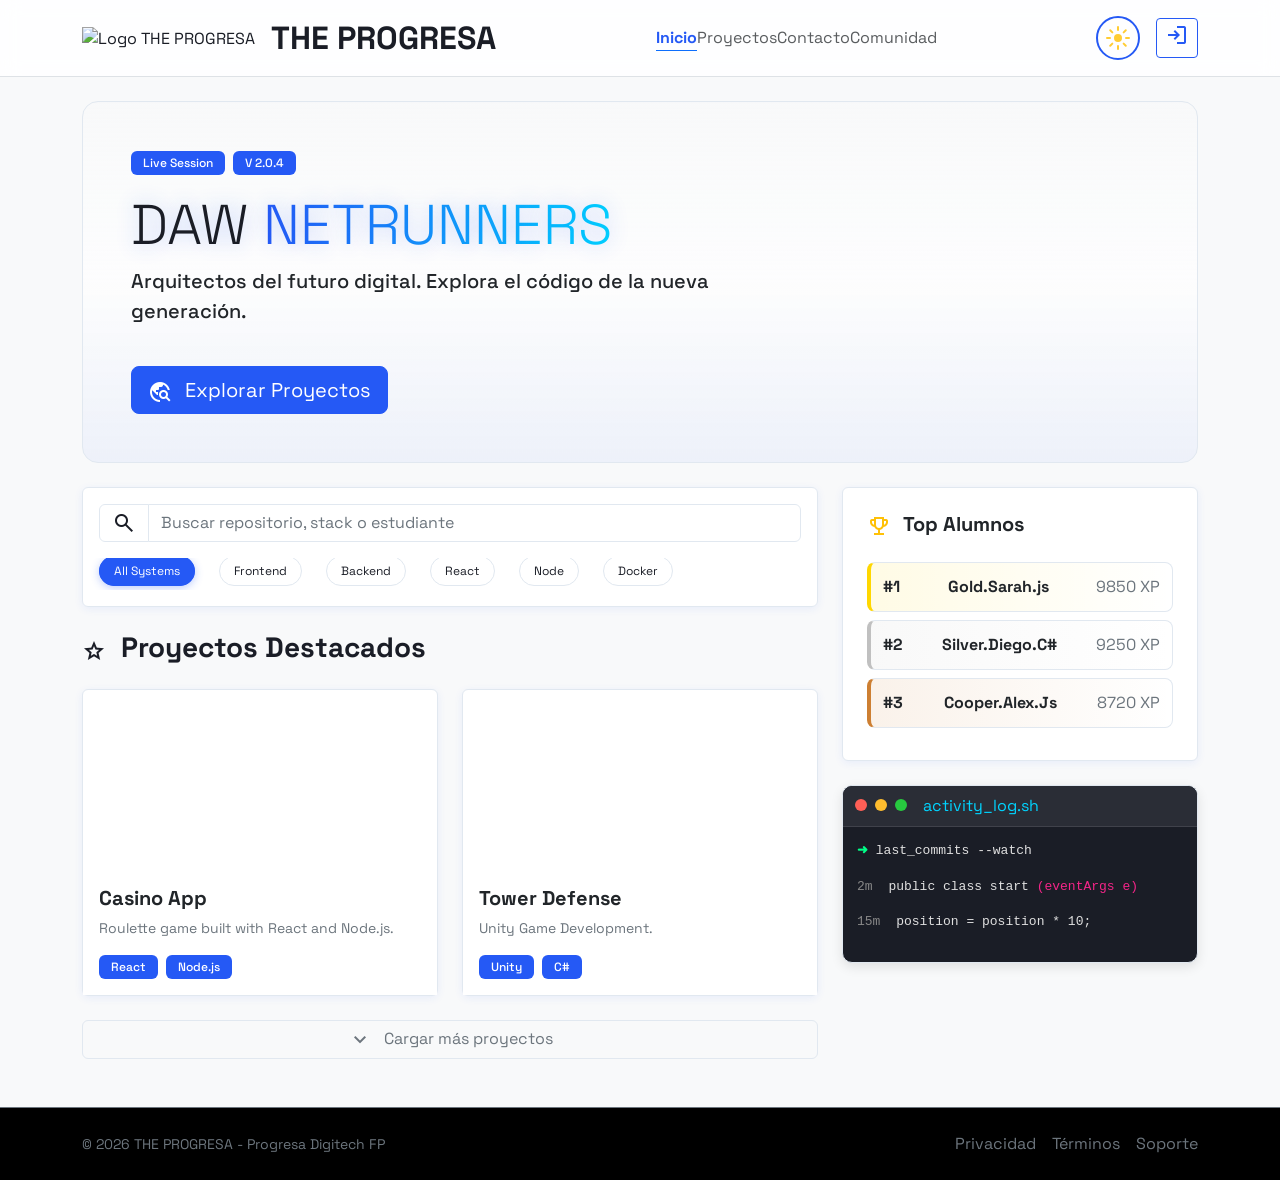
==== Index.html @ 6b923622 "arreglo" ====
<!DOCTYPE html>
<html lang="es">
<head>
    <meta charset="utf-8">
    <meta name="viewport" content="width=device-width, initial-scale=1, shrink-to-fit=no">
    <meta name="description" content="THE PROGRESA - Arquitectos del futuro digital. Comunidad de desarrollo web y programación.">
    <meta name="keywords" content="programación, desarrollo web, DAW, código, tecnología">
    <meta name="author" content="THE PROGRESA">

    <title>THE PROGRESA - Progresa Digitech FP</title>

    <!-- Bootstrap CSS -->
    <link href="https://cdn.jsdelivr.net/npm/bootstrap@5.3.3/dist/css/bootstrap.min.css" rel="stylesheet">

    <!-- Google Fonts -->
    <link href="https://fonts.googleapis.com/css2?family=Space+Grotesk:wght@300;400;500;700;900&family=Noto+Sans:wght@400;500;700&display=swap" rel="stylesheet">

    <!-- Material Icons -->
    <link href="https://fonts.googleapis.com/css2?family=Material+Symbols+Outlined" rel="stylesheet">

    <!-- Custom CSS -->
    <link rel="stylesheet" href="css/Style.css">

    <!-- Favicon (opcional) -->
    <link rel="icon" type="image/png" href="https://www.micole.net/imagenes/colegio/logo/32624/progresa_200.png">
</head>

<body class="font-display">

<!-- ================= HEADER ================= -->
<header class="sticky-top glass border-bottom">
    <div class="container-xl py-3">
        <div class="row align-items-center g-3">

            <!-- Logo -->
            <div class="col-6 col-md-auto">
                <div class="row align-items-center g-2 g-md-3">
                    <div class="col-auto">
                        <img src="https://www.micole.net/imagenes/colegio/logo/32624/progresa_200.png"
                             alt="Logo THE PROGRESA"
                             class="logo-img">
                    </div>
                    <div class="col-auto d-none d-sm-block">
                        <h2 class="mb-0 fw-bold">THE PROGRESA</h2>
                    </div>
                </div>
            </div>

            <!-- Navigation (Desktop) -->
            <div class="col d-none d-lg-block">
                <nav class="row justify-content-center g-0">
                    <div class="col-auto">
                        <a class="nav-link fw-bold border-bottom border-primary"
                           href="#"
                           style="color: var(--primary) !important;">
                            Inicio
                        </a>
                    </div>
                    <div class="col-auto">
                        <a class="nav-link text-muted"
                           href="https://github.com"
                           target="_blank"
                           rel="noopener noreferrer">
                            Proyectos
                        </a>
                    </div>
                    <div class="col-auto">
                        <a class="nav-link text-muted"
                           href="Pages/contacto.html">
                            Contacto
                        </a>
                    </div>
                    <div class="col-auto">
                        <a class="nav-link text-muted"
                           href="Pages/comunidad.html">
                            Comunidad
                        </a>
                    </div>
                </nav>
            </div>

            <!-- Mobile Menu Button -->
            <div class="col-auto d-lg-none ms-auto">
                <button class="btn btn-outline-primary btn-sm"
                        type="button"
                        data-bs-toggle="offcanvas"
                        data-bs-target="#mobileMenu"
                        aria-controls="mobileMenu">
                    <span class="material-symbols-outlined">menu</span>
                </button>
            </div>

            <!-- Theme Toggle -->
            <div class="col-auto d-none d-sm-block">
                <button id="theme-toggle"
                        class="theme-toggle-btn"
                        title="Cambiar tema"
                        aria-label="Cambiar tema">
                    <svg class="sun-icon" width="24" height="24" viewBox="0 0 24 24" xmlns="http://www.w3.org/2000/svg" aria-hidden="true">
                        <circle cx="12" cy="12" r="4" fill="currentColor"></circle>
                        <g stroke="currentColor" stroke-width="2" stroke-linecap="round">
                            <line x1="12" y1="1" x2="12" y2="4"></line>
                            <line x1="12" y1="20" x2="12" y2="23"></line>
                            <line x1="1" y1="12" x2="4" y2="12"></line>
                            <line x1="20" y1="12" x2="23" y2="12"></line>
                            <line x1="4.22" y1="4.22" x2="6.34" y2="6.34"></line>
                            <line x1="17.66" y1="17.66" x2="19.78" y2="19.78"></line>
                            <line x1="4.22" y1="19.78" x2="6.34" y2="17.66"></line>
                            <line x1="17.66" y1="6.34" x2="19.78" y2="4.22"></line>
                        </g>
                    </svg>
                    <svg class="moon-icon" width="24" height="24" viewBox="0 0 24 24" fill="none" stroke="currentColor" stroke-width="2">
                        <path d="M21 12.79A9 9 0 1 1 11.21 3 7 7 0 0 0 21 12.79z"></path>
                    </svg>
                </button>
            </div>

            <!-- User Avatar / Login -->
            <div class="col-auto">
                <div class="row align-items-center g-2">
                    <!-- Login Button (cuando NO hay sesión) -->
                    <div class="col-auto d-none" id="login-btn-container">
                        <button class="btn btn-outline-primary btn-sm"
                                data-bs-toggle="modal"
                                data-bs-target="#loginModal">
                            <span class="material-symbols-outlined">login</span>
                        </button>
                    </div>

                    <!-- User Avatar Dropdown (cuando HAY sesión) -->
                    <div class="col-auto dropdown" id="user-avatar-container">
                        <img class="rounded-circle border border-2 border-primary dropdown-toggle"
                             width="40"
                             height="40"
                             src="https://images.icon-icons.com/1378/PNG/512/avatardefault_92824.png"
                             alt="Avatar de usuario"
                             id="userDropdown"
                             data-bs-toggle="dropdown"
                             aria-expanded="false"
                             style="cursor: pointer; object-fit: cover;">

                        <ul class="dropdown-menu dropdown-menu-end" aria-labelledby="userDropdown">
                            <li class="dropdown-header">
                                <div class="d-flex align-items-center">
                                    <img class="rounded-circle me-2"
                                         width="32"
                                         height="32"
                                         src="https://images.icon-icons.com/1378/PNG/512/avatardefault_92824.png"
                                         alt="Avatar">
                                    <div>
                                        <strong class="d-block" id="user-name">Usuario</strong>
                                        <small id="user-email" class="text-muted">user@progresa.com</small>
                                    </div>
                                </div>
                            </li>
                            <li><hr class="dropdown-divider"></li>
                            <li>
                                <a class="dropdown-item" href="#">
                                    <span class="material-symbols-outlined me-2">person</span>
                                    Mi Perfil
                                </a>
                            </li>
                            <li>
                                <a class="dropdown-item" href="#">
                                    <span class="material-symbols-outlined me-2">settings</span>
                                    Configuración
                                </a>
                            </li>
                            <li>
                                <a class="dropdown-item" href="#">
                                    <span class="material-symbols-outlined me-2">emoji_events</span>
                                    Mis Logros
                                </a>
                            </li>
                            <li><hr class="dropdown-divider"></li>
                            <li>
                                <a class="dropdown-item text-danger" href="#" id="logout-btn">
                                    <span class="material-symbols-outlined me-2">logout</span>
                                    Cerrar Sesión
                                </a>
                            </li>
                        </ul>
                    </div>
                </div>
            </div>

        </div>
    </div>
</header>

<!-- ================= MOBILE MENU (Offcanvas) ================= -->
<div class="offcanvas offcanvas-end bg-card" tabindex="-1" id="mobileMenu" aria-labelledby="mobileMenuLabel">
    <div class="offcanvas-header">
        <h5 class="offcanvas-title fw-bold" id="mobileMenuLabel">
            <span class="material-symbols-outlined align-middle me-2">menu</span>
            Menú
        </h5>
        <button type="button" class="btn-close" data-bs-dismiss="offcanvas" aria-label="Cerrar"></button>
    </div>
    <div class="offcanvas-body">
        <nav class="nav flex-column gap-2">
            <a class="nav-link fw-bold border-bottom border-primary py-3" href="#" style="color: var(--primary) !important;">
                <span class="material-symbols-outlined me-2 align-middle">home</span>
                Inicio
            </a>
            <a class="nav-link text-muted py-3" href="https://github.com" target="_blank" rel="noopener noreferrer">
                <span class="material-symbols-outlined me-2 align-middle">code</span>
                Proyectos
            </a>
            <a class="nav-link text-muted py-3" href="Pages/contacto.html">
                <span class="material-symbols-outlined me-2 align-middle">mail</span>
                Contacto
            </a>
            <a class="nav-link text-muted py-3" href="Pages/comunidad.html">
                <span class="material-symbols-outlined me-2 align-middle">groups</span>
                Comunidad
            </a>
        </nav>

        <!-- Theme Toggle en Mobile -->
        <div class="mt-4 pt-4 border-top">
            <button class="theme-toggle-btn mx-auto d-block"
                    title="Cambiar tema"
                    aria-label="Cambiar tema">
                <svg class="sun-icon" width="24" height="24" viewBox="0 0 24 24" xmlns="http://www.w3.org/2000/svg" aria-hidden="true">
                    <circle cx="12" cy="12" r="4" fill="currentColor"></circle>
                    <g stroke="currentColor" stroke-width="2" stroke-linecap="round">
                        <line x1="12" y1="1" x2="12" y2="4"></line>
                        <line x1="12" y1="20" x2="12" y2="23"></line>
                        <line x1="1" y1="12" x2="4" y2="12"></line>
                        <line x1="20" y1="12" x2="23" y2="12"></line>
                        <line x1="4.22" y1="4.22" x2="6.34" y2="6.34"></line>
                        <line x1="17.66" y1="17.66" x2="19.78" y2="19.78"></line>
                        <line x1="4.22" y1="19.78" x2="6.34" y2="17.66"></line>
                        <line x1="17.66" y1="6.34" x2="19.78" y2="4.22"></line>
                    </g>
                </svg>
                <svg class="moon-icon" width="24" height="24" viewBox="0 0 24 24" fill="none" stroke="currentColor" stroke-width="2">
                    <path d="M21 12.79A9 9 0 1 1 11.21 3 7 7 0 0 0 21 12.79z"></path>
                </svg>
            </button>
        </div>
    </div>
</div>

<!-- ================= HERO SECTION ================= -->
<section class="container-xl my-4">
    <div class="hero rounded-4 p-4 p-md-5 position-relative overflow-hidden fade-in-up">

        <div class="row mb-3 g-2">
            <div class="col-auto">
                <span class="badge bg-danger animate-badge">Live Session</span>
            </div>
            <div class="col-auto">
                <span class="badge bg-primary animate-badge">V 2.0.4</span>
            </div>
        </div>

        <h1 class="display-4 display-3-md fw-black neon-text animate-title">
            DAW <span class="gradient-text">NETRUNNERS</span>
        </h1>

        <p class="text-dark fs-5 fs-6-sm col-12 col-md-8 col-lg-7 fw-medium animate-subtitle">
            Arquitectos del futuro digital. Explora el código de la nueva generación.
        </p>

        <div class="row mt-4 g-3">
            <div class="col-12 col-sm-auto">
                <a href="/Pages/proyectos.html"
                   target="_blank"
                   rel="noopener noreferrer"
                   class="btn btn-primary btn-lg w-100 w-sm-auto">
                    <span class="material-symbols-outlined me-2 align-middle">travel_explore</span>
                    Explorar Proyectos
                </a>
            </div>
        </div>

    </div>
</section>

<!-- ================= MAIN CONTENT ================= -->
<main class="container-xl mb-5">
    <div class="row g-4">

        <!-- ========= LEFT COLUMN ========= -->
        <section class="col-lg-8">

            <!-- Search Bar -->
            <div class="card bg-card p-3 mb-4 sticky-top search-bar">
                <div class="input-group">
          <span class="input-group-text">
            <span class="material-symbols-outlined">search</span>
          </span>
                    <input class="form-control"
                           type="search"
                           placeholder="Buscar repositorio, stack o estudiante"
                           aria-label="Buscar">
                </div>

                <!-- Filter Chips -->
                <div class="row mt-3 flex-nowrap overflow-auto pb-2">
                    <div class="col-auto"><span class="chip active">All Systems</span></div>
                    <div class="col-auto"><span class="chip">Frontend</span></div>
                    <div class="col-auto"><span class="chip">Backend</span></div>
                    <div class="col-auto"><span class="chip">React</span></div>
                    <div class="col-auto"><span class="chip">Node</span></div>
                    <div class="col-auto"><span class="chip">Docker</span></div>
                </div>
            </div>

            <!-- Featured Projects -->
            <h3 class="fw-bold mb-4">
                <span class="material-symbols-outlined align-middle me-2">star</span>
                Proyectos Destacados
            </h3>

            <div class="row g-4" id="featured-projects">
                <!-- Project Card 1 -->
                <div class="col-12 col-md-6">
                    <article class="card bg-card neon-hover h-100">
                        <div class="project-img"
                             style="background-image:url('https://www.casinogranvia.es/img/logos/pragmatic/gates-of-olympus.webp')"
                             role="img"
                             aria-label="Casino App Project"></div>
                        <div class="card-body">
                            <h5 class="fw-bold mb-2">Casino App</h5>
                            <p class="text-secondary small mb-3">
                                Roulette game built with React and Node.js.
                            </p>
                            <div class="d-flex gap-2 flex-wrap">
                                <span class="badge bg-primary">React</span>
                                <span class="badge bg-primary">Node.js</span>
                            </div>
                        </div>
                    </article>
                </div>

                <!-- Project Card 2 -->
                <div class="col-12 col-md-6">
                    <article class="card bg-card neon-hover h-100">
                        <div class="project-img"
                             style="background-image:url('https://encrypted-tbn0.gstatic.com/images?q=tbn:ANd9GcS_qAUTZZ0nmtuPUi4SF0CW5DPl6EfVeFvhZA&s')"
                             role="img"
                             aria-label="Tower Defense Project"></div>
                        <div class="card-body">
                            <h5 class="fw-bold mb-2">Tower Defense</h5>
                            <p class="text-secondary small mb-3">
                                Unity Game Development.
                            </p>
                            <div class="d-flex gap-2 flex-wrap">
                                <span class="badge bg-primary">Unity</span>
                                <span class="badge bg-primary">C#</span>
                            </div>
                        </div>
                    </article>
                </div>
            </div>

            <!-- More Projects (Hidden Initially) -->
            <div id="more-projects" class="row g-4 mt-2 d-none">
                <div class="col-12 col-md-6">
                    <article class="card bg-card neon-hover h-100">
                        <div class="project-img"
                             style="background-image:url('https://picsum.photos/500/300?3')"
                             role="img"
                             aria-label="Web Page Project"></div>
                        <div class="card-body">
                            <h5 class="fw-bold mb-2">Lenguaje Página Web</h5>
                            <p class="text-secondary small mb-3">
                                Backend API con Node y Express.
                            </p>
                            <div class="d-flex gap-2 flex-wrap">
                                <span class="badge bg-primary">Node</span>
                                <span class="badge bg-primary">Express</span>
                            </div>
                        </div>
                    </article>
                </div>

                <div class="col-12 col-md-6">
                    <article class="card bg-card neon-hover h-100">
                        <div class="project-img"
                             style="background-image:url('https://picsum.photos/500/300?4')"
                             role="img"
                             aria-label="Portfolio Project"></div>
                        <div class="card-body">
                            <h5 class="fw-bold mb-2">Portfolio Web</h5>
                            <p class="text-secondary small mb-3">
                                Web personal con Bootstrap y animaciones.
                            </p>
                            <div class="d-flex gap-2 flex-wrap">
                                <span class="badge bg-primary">Bootstrap</span>
                                <span class="badge bg-primary">CSS3</span>
                            </div>
                        </div>
                    </article>
                </div>
            </div>

            <!-- Load More / Close Buttons -->
            <button id="load-more-btn" class="btn btn-outline-secondary w-100 mt-4">
                <span class="material-symbols-outlined me-2 align-middle">expand_more</span>
                Cargar más proyectos
            </button>

            <button id="close-projects-btn" class="btn btn-outline-danger w-100 mt-3 d-none">
                <span class="material-symbols-outlined me-2 align-middle">expand_less</span>
                Cerrar proyectos
            </button>

        </section>

        <!-- ========= RIGHT SIDEBAR ========= -->
        <aside class="col-lg-4">

            <!-- Leaderboard -->
            <div class="card bg-card p-4 mb-4">
                <h5 class="fw-bold mb-4">
                    <span class="material-symbols-outlined text-warning align-middle me-2">trophy</span>
                    Top Alumnos
                </h5>

                <div class="leader-item gold">
                    <span class="fw-bold">#1</span>
                    <strong>Gold.Sarah.js</strong>
                    <span class="text-secondary">9850 XP</span>
                </div>

                <div class="leader-item silver">
                    <span class="fw-bold">#2</span>
                    <strong>Silver.Diego.C#</strong>
                    <span class="text-secondary">9250 XP</span>
                </div>

                <div class="leader-item bronze">
                    <span class="fw-bold">#3</span>
                    <strong>Cooper.Alex.Js</strong>
                    <span class="text-secondary">8720 XP</span>
                </div>
            </div>

            <!-- Terminal -->
            <div class="terminal">
                <div class="terminal-header">
                    <span class="dot red"></span>
                    <span class="dot yellow"></span>
                    <span class="dot green"></span>
                    <span class="ms-2">activity_log.sh</span>
                </div>
                <div class="terminal-body">
                    <p><span class="prompt">➜</span> last_commits --watch</p>
                    <p><span class="time">2m</span> public class start <span class="accent">(eventArgs e)</span></p>
                    <p><span class="time">15m</span> position = position * 10;</p>
                </div>
            </div>

        </aside>

    </div>
</main>

<!-- ================= FOOTER ================= -->
<footer class="bg-black border-top border-secondary py-4 mt-5">
    <div class="container-xl">
        <div class="row align-items-center gy-3">
            <div class="col-12 col-md text-center text-md-start">
                <span class="text-secondary small">© 2026 THE PROGRESA - Progresa Digitech FP</span>
            </div>
            <div class="col-12 col-md-auto">
                <div class="row g-3 justify-content-center">
                    <div class="col-auto">
                        <a class="text-secondary text-decoration-none" href="#">Privacidad</a>
                    </div>
                    <div class="col-auto">
                        <a class="text-secondary text-decoration-none" href="#">Términos</a>
                    </div>
                    <div class="col-auto">
                        <a class="text-secondary text-decoration-none" href="#">Soporte</a>
                    </div>
                </div>
            </div>
        </div>
    </div>
</footer>

<!-- ================= LOGIN MODAL ================= -->
<div class="modal fade" id="loginModal" tabindex="-1" aria-labelledby="loginModalLabel" aria-hidden="true">
    <div class="modal-dialog modal-dialog-centered">
        <div class="modal-content bg-card">
            <div class="modal-header border-0">
                <h5 class="modal-title fw-bold" id="loginModalLabel">
                    <span class="material-symbols-outlined align-middle me-2">login</span>
                    Iniciar Sesión
                </h5>
                <button type="button" class="btn-close" data-bs-dismiss="modal" aria-label="Cerrar"></button>
            </div>
            <div class="modal-body p-4">
                <form id="login-form">
                    <div class="mb-3">
                        <label for="login-email" class="form-label fw-bold">
                            <span class="material-symbols-outlined align-middle me-1" style="font-size: 18px;">mail</span>
                            Correo electrónico
                        </label>
                        <input type="email"
                               class="form-control form-control-lg"
                               id="login-email"
                               placeholder="tu@email.com"
                               required
                               autocomplete="email">
                    </div>

                    <div class="mb-4">
                        <label for="login-password" class="form-label fw-bold">
                            <span class="material-symbols-outlined align-middle me-1" style="font-size: 18px;">lock</span>
                            Contraseña
                        </label>
                        <input type="password"
                               class="form-control form-control-lg"
                               id="login-password"
                               placeholder="••••••••"
                               required
                               autocomplete="current-password">
                    </div>

                    <div class="mb-3 form-check">
                        <input type="checkbox" class="form-check-input" id="remember-me">
                        <label class="form-check-label" for="remember-me">
                            Recordarme
                        </label>
                    </div>

                    <button type="submit" class="btn btn-primary btn-lg w-100 mb-3">
                        <span class="material-symbols-outlined me-2 align-middle" style="font-size: 20px;">login</span>
                        Iniciar Sesión
                    </button>

                    <div class="text-center">
                        <a href="#" class="text-secondary text-decoration-none small">¿Olvidaste tu contraseña?</a>
                    </div>
                </form>
            </div>
            <div class="modal-footer border-0">
                <small class="text-muted">¿No tienes cuenta? <a href="#" class="text-primary">Regístrate aquí</a></small>
            </div>
        </div>
    </div>
</div>

<!-- Bootstrap JS Bundle -->
<script src="https://cdn.jsdelivr.net/npm/bootstrap@5.3.3/dist/js/bootstrap.bundle.min.js"></script>

<!-- Custom JavaScript -->
<script src="js/script.js"></script>

</body>
</html>
---- css/Style.css ----
:root {
  --primary: #2559f5;
  --primary-light: #4a7ff7;
  --secondary: #f42588;
  --bg: #f8f9fa;
  --bg-white: #ffffff;
  --card: #ffffff;
  --card-border: #e1e8f0;
  --cyan: #00d4ff;
  --text-dark: #1a1d26;
  --text-muted: #6c757d;
  --shadow-sm: rgba(37, 89, 244, 0.08);
}

:root[data-theme="dark"] {
  --primary: #5a8fff;
  --primary-light: #7ba3ff;
  --secondary: #ff5bb3;
  --bg: #0f1419;
  --bg-white: #1a1f2e;
  --card: #1f2937;
  --card-border: #2d3748;
  --cyan: #00d9ff;
  --text-dark: #e4e6eb;
  --text-muted: #9ca3af;
  --shadow-sm: rgba(90, 143, 255, 0.1);
}

body { background: var(--bg); font-family: 'Noto Sans', sans-serif; color: var(--text-dark); }
.font-display { font-family: 'Space Grotesk', sans-serif; }

.glass, .bg-card, .chip, .leader-item, .btn-primary, .btn-outline-primary, .btn-outline-light, .btn-outline-secondary, .nav-link, footer, .hero { transition: all 0.3s ease; }

.glass { background: rgba(255, 255, 255, 0.85); backdrop-filter: blur(10px); }
:root[data-theme="dark"] .glass { background: rgba(15, 20, 25, 0.9); border-color: var(--card-border); }
.glass.scrolled { background: linear-gradient(180deg, rgba(255, 255, 255, 0.98) 0%, rgba(248, 249, 250, 0.95) 100%); box-shadow: 0 4px 20px rgba(37, 89, 244, 0.1); }
:root[data-theme="dark"] .glass.scrolled { background: linear-gradient(180deg, rgba(20, 25, 30, 0.98) 0%, rgba(15, 20, 25, 0.95) 100%); box-shadow: 0 4px 20px rgba(90, 143, 255, 0.15); }

.logo-img { height: 42px; width: auto; object-fit: contain; }

.theme-toggle-btn .moon-icon { display: none; }
:root[data-theme="dark"] .theme-toggle-btn .sun-icon { display: none; }
:root[data-theme="dark"] .theme-toggle-btn .moon-icon { display: inline-block; }

.hero { background: linear-gradient(to top, rgba(37, 89, 244, 0.05), rgba(255, 255, 255, 0.7), rgba(248, 249, 250, 0.85)), url("https://cieep.com/wp-content/uploads/2021/06/aulashome-1.jpeg"); background-size: cover; background-position: center; border: 1px solid var(--card-border); }
:root[data-theme="dark"] .hero { background: linear-gradient(to top, rgba(90, 143, 255, 0.1), rgba(26, 31, 46, 0.8), rgba(15, 20, 25, 0.9)), url("https://cieep.com/wp-content/uploads/2021/06/aulashome-1.jpeg"); background-size: cover; background-position: center; }

.bg-card { background: var(--card); border: 1px solid var(--card-border); box-shadow: 0 2px 8px var(--shadow-sm); }
.neon-hover:hover { box-shadow: 0 4px 20px rgba(37, 89, 244, 0.15); border-color: var(--primary-light); transform: translateY(-2px); }

.neon-text { text-shadow: 0 0 20px rgba(37, 89, 244, 0.3); color: var(--text-dark); }
.gradient-text { background: linear-gradient(90deg, var(--primary), var(--cyan)); -webkit-background-clip: text; -webkit-text-fill-color: transparent; background-clip: text; }

.project-img { height: 180px; background-size: cover; background-position: center; border-radius: 8px 8px 0 0; }
.card-body { background: var(--bg-white); }

.chip { padding: 6px 14px; border-radius: 20px; border: 1px solid var(--card-border); font-size: 12px; cursor: pointer; white-space: nowrap; background: var(--bg-white); color: var(--text-dark); }
.chip:hover { border-color: var(--primary); background: rgba(37, 89, 244, 0.05); }
.chip.active { background: var(--primary); color: white; border-color: var(--primary); box-shadow: 0 2px 8px rgba(37, 89, 244, 0.3); }

.leader-item { display: flex; justify-content: space-between; align-items: center; padding: 12px; border-radius: 8px; margin-bottom: 8px; background: var(--bg); border: 1px solid var(--card-border); }
.leader-item:hover { transform: translateX(4px); box-shadow: 0 2px 8px var(--shadow-sm); }

.gold { border-left: 4px solid #ffd700; background: linear-gradient(90deg, rgba(255, 215, 0, 0.1), transparent); }
.silver { border-left: 4px solid #c0c0c0; background: linear-gradient(90deg, rgba(192, 192, 192, 0.1), transparent); }
.bronze { border-left: 4px solid #cd7f32; background: linear-gradient(90deg, rgba(205, 127, 50, 0.1), transparent); }

.terminal { background: #1a1d26; border-radius: 10px; overflow: hidden; border: 1px solid var(--card-border); box-shadow: 0 4px 12px rgba(0, 0, 0, 0.1); }
.terminal-header { background: #2a2d36; padding: 8px 12px; border-bottom: 1px solid rgba(255, 255, 255, 0.1); }
.dot { width: 12px; height: 12px; border-radius: 50%; display: inline-block; margin-right: 4px; }
.red { background: #ff5f56; }
.yellow { background: #ffbd2e; }
.green { background: #27c93f; }
.terminal-body { padding: 14px; font-family: 'Courier New', monospace; font-size: 13px; color: #e0e0e0; }
.prompt { color: #00ff88; font-weight: bold; }
.accent { color: var(--secondary); }
.time { color: #888; margin-right: 8px; }
.ms-2 { color: var(--cyan); }

.search-bar { top: 72px; z-index: 10; }

.btn-primary { background: var(--primary); border-color: var(--primary); color: white; }
.btn-primary:hover { background: var(--primary-light); border-color: var(--primary-light); box-shadow: 0 4px 12px rgba(37, 89, 244, 0.3); transform: translateY(-2px); }
.btn-outline-primary { border-color: var(--primary); color: var(--primary); }
.btn-outline-primary:hover { background: var(--primary); border-color: var(--primary); color: white; }
.btn-outline-light { border-color: var(--card-border); color: var(--text-dark); background: var(--bg-white); }
.btn-outline-light:hover { background: var(--bg); border-color: var(--primary); color: var(--primary); }
.btn-outline-secondary { border-color: var(--card-border); color: var(--text-muted); }
.btn-outline-secondary:hover { background: var(--primary); border-color: var(--primary); color: white; }

.form-control { background: var(--bg-white); border-color: var(--card-border); color: var(--text-dark); }
.form-control:focus { border-color: var(--primary); box-shadow: 0 0 0 0.2rem rgba(37, 89, 244, 0.15); background: var(--bg-white); color: var(--text-dark); }
.form-control::placeholder { color: var(--text-muted); }
.input-group-text { background: var(--bg-white); border-color: var(--card-border); color: var(--text-dark); }

.badge { font-weight: 500; padding: 6px 12px; background-color: var(--primary) !important; color: white; }

footer { background: var(--text-dark); color: var(--bg); }
:root[data-theme="dark"] footer { background: #0a0d12; color: var(--text-dark); border-top: 1px solid var(--card-border); }

.nav-link { color: var(--text-dark); }
.nav-link:hover { color: var(--primary) !important; }

.theme-toggle-btn { background: none; border: 2px solid var(--primary); border-radius: 50%; width: 44px; height: 44px; display: flex; align-items: center; justify-content: center; cursor: pointer; transition: all 0.4s cubic-bezier(0.68, -0.55, 0.265, 1.55); position: relative; padding: 0; }
.theme-toggle-btn:hover { transform: scale(1.1); box-shadow: 0 0 20px rgba(37, 89, 244, 0.4); }
.theme-toggle-btn:active { transform: scale(0.95); }
.theme-toggle-btn svg { position: absolute; width: 24px; height: 24px; transition: all 0.4s ease; inset: 0; margin: auto; pointer-events: none; }
.sun-icon { color: #ffcc33; }
.moon-icon { color: #f1f5f9; }
.sun-icon, .moon-icon { transition: opacity 0.28s ease, transform 0.36s cubic-bezier(.2,.9,.2,1), visibility 0s linear; }
:root:not([data-theme="dark"]) .sun-icon { opacity: 1; visibility: visible; transform: rotate(0deg) scale(1); }
:root:not([data-theme="dark"]) .moon-icon { opacity: 0; visibility: hidden; transform: rotate(-20deg) scale(.9); }
:root[data-theme="dark"] .sun-icon { opacity: 0; visibility: hidden; transform: rotate(180deg) scale(.9); }
:root[data-theme="dark"] .moon-icon { opacity: 1; visibility: visible; transform: rotate(0deg) scale(1); }

:root[data-theme="dark"] .btn-outline-primary { color: var(--primary-light); border-color: var(--primary-light); }
:root[data-theme="dark"] .btn-outline-primary:hover { background-color: var(--primary-light); }

.dropdown-menu { background-color: var(--card); border-color: var(--card-border); }
.dropdown-item { color: var(--text-dark); }
.dropdown-item:hover, .dropdown-item:focus { background-color: var(--bg); color: var(--primary); }
.dropdown-divider { border-color: var(--card-border); }

a { color: var(--primary); text-decoration: none; }
a:hover { color: var(--primary-light); text-decoration: underline; }

.modal-content, .modal-header, .modal-body { background-color: var(--bg-white); color: var(--text-dark); border-color: var(--card-border); }

html[data-theme="dark"] *:not(.badge):not(.btn):not(.material-symbols-outlined):not(.sun-icon):not(.moon-icon) { color: #ffffff !important; }
html[data-theme="dark"] .text-secondary, html[data-theme="dark"] .text-muted { color: #9ca3af !important; }
html[data-theme="dark"] .text-dark { color: #e4e6eb !important; }
html[data-theme="dark"] .text-danger { color: #ef4444 !important; }
html[data-theme="dark"] .text-warning { color: #fbbf24 !important; }
html[data-theme="dark"] .badge, html[data-theme="dark"] .btn-primary { color: white !important; }
html[data-theme="dark"] .terminal-body * { color: inherit !important; }
html[data-theme="dark"] .prompt { color: #00ff88 !important; }
html[data-theme="dark"] .accent { color: #ff5bb3 !important; }
html[data-theme="dark"] .time { color: #888 !important; }
html[data-theme="dark"] .border-primary-subtle { border-color: var(--card-border) !important; }
html[data-theme="dark"] .nav-link.text-secondary, html[data-theme="dark"] .nav-link.text-muted, html[data-theme="dark"] .nav-link.text-dark { color: var(--text-dark) !important; }
html[data-theme="dark"] .dropdown-menu { background-color: var(--card); }
html[data-theme="dark"] .dropdown-item { color: var(--text-dark); }
html[data-theme="dark"] .dropdown-item:hover { background-color: var(--bg); color: var(--primary); }
html[data-theme="dark"] .small { color: var(--text-muted) !important; }

:root[data-theme="dark"] body::before { content: ''; position: fixed; top: 50%; left: 50%; transform: translate(-50%, -50%); width: 600px; height: 600px; background: radial-gradient(circle at 35% 35%, #f5f5f5, #e8e8e8, #c9c9c9); border-radius: 50%; pointer-events: none; z-index: 0; opacity: 0.25; box-shadow: 0 0 200px rgba(255, 255, 255, 0.3), inset -40px -40px 80px rgba(0, 0, 0, 0.3), inset -80px -60px 40px rgba(0, 0, 0, 0.25), -120px -100px 0 -180px rgba(0, 0, 0, 0.4), -150px -130px 0 -170px rgba(0, 0, 0, 0.35), -70px -120px 0 -190px rgba(0, 0, 0, 0.3), 100px -140px 0 -185px rgba(0, 0, 0, 0.32), 80px 120px 0 -188px rgba(0, 0, 0, 0.28); animation: moonAppear 0.8s ease-out, moonPulse 30s ease-in-out 0.8s infinite; }

:root[data-theme="dark"] body::after { content: ''; position: fixed; inset: 0; pointer-events: none; z-index: 0; background-image: 
    radial-gradient(4px circle at 10% 10%, white, rgba(255,255,255,0.8) 4px, transparent 4px),
    radial-gradient(3px circle at 90% 5%, white, rgba(255,255,255,0.9) 3px, transparent 3px),
    radial-gradient(3.5px circle at 95% 25%, white, rgba(255,255,255,0.85) 3.5px, transparent 3.5px),
    radial-gradient(3px circle at 5% 65%, white, rgba(255,255,255,0.8) 3px, transparent 3px),
    radial-gradient(4px circle at 88% 90%, white, rgba(255,255,255,0.9) 4px, transparent 4px),
    radial-gradient(3px circle at 15% 88%, white, rgba(255,255,255,0.8) 3px, transparent 3px),
    radial-gradient(3.2px circle at 92% 35%, white, rgba(255,255,255,0.85) 3.2px, transparent 3.2px),
    radial-gradient(3px circle at 8% 40%, white, rgba(255,255,255,0.8) 3px, transparent 3px),
    radial-gradient(4.2px circle at 85% 15%, white, rgba(255,255,255,0.9) 4.2px, transparent 4.2px),
    radial-gradient(3px circle at 12% 25%, white, rgba(255,255,255,0.8) 3px, transparent 3px),
    radial-gradient(3.8px circle at 5% 85%, white, rgba(255,255,255,0.85) 3.8px, transparent 3.8px),
    radial-gradient(3px circle at 90% 80%, white, rgba(255,255,255,0.8) 3px, transparent 3px),
    radial-gradient(4px circle at 3% 15%, white, rgba(255,255,255,0.9) 4px, transparent 4px),
    radial-gradient(3px circle at 78% 8%, white, rgba(255,255,255,0.8) 3px, transparent 3px),
    radial-gradient(3.5px circle at 15% 92%, white, rgba(255,255,255,0.85) 3.5px, transparent 3.5px),
    radial-gradient(3px circle at 92% 62%, white, rgba(255,255,255,0.8) 3px, transparent 3px);
  background-size: 100% 100%;
  background-position: 0 0;
  animation: twinkle 4s ease-in-out infinite, twinkleOffset 7s ease-in-out 2s infinite;
}

@keyframes twinkle { 0%, 100% { opacity: 0.3; } 50% { opacity: 0.8; } }
@keyframes twinkleOffset { 0%, 100% { opacity: 0.5; } 50% { opacity: 0.2; } }
@keyframes moonAppear { 0% { opacity: 0; transform: translate(-50%, -50%) scale(0.3) rotate(-180deg); } 100% { opacity: 0.25; transform: translate(-50%, -50%) scale(1) rotate(0deg); } }
@keyframes moonPulse { 0%, 100% { transform: translate(-50%, -50%) scale(1); opacity: 0.25; } 50% { transform: translate(-50%, -50%) scale(1.05); opacity: 0.35; } }
:root[data-theme="dark"] header, :root[data-theme="dark"] main, :root[data-theme="dark"] footer, :root[data-theme="dark"] section { position: relative; z-index: 1; }

:root[data-theme="dark"] header::before { content: ''; position: absolute; top: 0; left: 0; right: 0; bottom: 0; background: linear-gradient(90deg, transparent 0%, rgba(0, 200, 150, 0.18) 20%, rgba(0, 220, 180, 0.22) 40%, rgba(0, 200, 150, 0.18) 60%, rgba(0, 180, 150, 0.14) 80%, transparent 100%); pointer-events: none; animation: auroraWave 8s ease-in-out infinite; z-index: 0; }

:root[data-theme="dark"] header > * { position: relative; z-index: 1; }

:root[data-theme="dark"] .badge {
  animation: badgePulse 3s ease-in-out infinite;
}

@keyframes badgePulse {
  0%, 100% { box-shadow: 0 0 20px rgba(90, 143, 255, 0.4); }
  50% { box-shadow: 0 0 30px rgba(90, 143, 255, 0.6); }
}

/* Buttons */
.btn-primary {
  background: var(--primary);
  border-color: var(--primary);
  color: white;
  transition: all 0.3s ease;
}

.btn-primary:hover {
  background: var(--primary-light);
  border-color: var(--primary-light);
  box-shadow: 0 4px 12px rgba(37, 89, 244, 0.3);
  transform: translateY(-2px);
}

.btn-outline-primary {
  border-color: var(--primary);
  color: var(--primary);
}

.btn-outline-primary:hover {
  background: var(--primary);
  border-color: var(--primary);
  color: white;
}

.btn-outline-light {
  border-color: var(--card-border);
  color: var(--text-dark);
  background: var(--bg-white);
}

.btn-outline-light:hover {
  background: var(--bg);
  border-color: var(--primary);
  color: var(--primary);
}

.btn-outline-secondary {
  border-color: var(--card-border);
  color: var(--text-muted);
}

.btn-outline-secondary:hover {
  background: var(--primary);
  border-color: var(--primary);
  color: white;
}

/* Input styling */
.form-control {
  background: var(--bg-white);
  border-color: var(--card-border);
  color: var(--text-dark);
}

.form-control:focus {
  border-color: var(--primary);
  box-shadow: 0 0 0 0.2rem rgba(37, 89, 244, 0.15);
  background: var(--bg-white);
  color: var(--text-dark);
}

.form-control::placeholder {
  color: var(--text-muted);
}

.input-group-text {
  background: var(--bg-white);
  border-color: var(--card-border);
  color: var(--text-dark);
}

/* Badges */
.badge {
  font-weight: 500;
  padding: 6px 12px;
}

/* Footer */
footer {
  background: var(--text-dark);
}

/* Logo */
.logo {
  font-size: 2rem;
}

/* Text colors for light theme */
.text-secondary {
  color: var(--text-muted) !important;
}

/* Nav links */
.nav-link {
  transition: all 0.2s ease;
}

.nav-link:hover {
  color: var(--primary) !important;
}

/* ================= ANIMATIONS ================= */

/* Fade in up animation */
@keyframes fadeInUp {
  from {
    opacity: 0;
    transform: translateY(30px);
  }
  to {
    opacity: 1;
    transform: translateY(0);
  }
}

.fade-in-up {
  animation: fadeInUp 0.6s ease-out;
}

.animate-badge {
  animation: fadeInUp 0.6s ease-out 0.1s both;
}

.animate-title {
  animation: fadeInUp 0.6s ease-out 0.2s both;
}

.animate-subtitle {
  animation: fadeInUp 0.6s ease-out 0.3s both;
}

.animate-stat {
  animation: fadeInUp 0.6s ease-out both;
}

.animate-members-title {
  animation: fadeInUp 0.6s ease-out 0.4s both;
}

/* Scale up animation for cards */
@keyframes scaleUp {
  from {
    opacity: 0;
    transform: scale(0.95);
  }
  to {
    opacity: 1;
    transform: scale(1);
  }
}

.card {
  animation: scaleUp 0.5s ease-out;
}

/* Spin animation for loading */
@keyframes spin {
  from {
    transform: rotate(0deg);
  }
  to {
    transform: rotate(360deg);
  }
}

/* ================= MEMBER CARDS STYLES ================= */

.member-card {
  transition: all 0.3s ease;
  cursor: pointer;
}

.member-card:hover {
  transform: translateY(-8px);
  box-shadow: 0 12px 24px rgba(37, 89, 244, 0.2);
}

/* Modal enhancements */
.modal-content {
  box-shadow: 0 10px 40px rgba(37, 89, 244, 0.15);
  border-radius: 12px;
}

.modal-header {
  border-radius: 12px 12px 0 0;
}

/* Badge enhancements in modals */
.modal-body .badge {
  font-size: 12px;
  padding: 8px 16px;
  margin: 4px;
}

/* Counter animation - smooth increase */
.counter {
  font-variant-numeric: tabular-nums;
}

/* ================= COMMUNITY PAGE STYLES ================= */

.member-animated {
  animation: slideInUp 0.6s ease-out forwards;
}

.member-animated:nth-child(1) { animation-delay: 0.05s; }
.member-animated:nth-child(2) { animation-delay: 0.1s; }
.member-animated:nth-child(3) { animation-delay: 0.15s; }
.member-animated:nth-child(4) { animation-delay: 0.2s; }
.member-animated:nth-child(5) { animation-delay: 0.25s; }
.member-animated:nth-child(6) { animation-delay: 0.3s; }

@keyframes slideInUp {
  from {
    opacity: 0;
    transform: translateY(40px);
  }
  to {
    opacity: 1;
    transform: translateY(0);
  }
}

#membersCarousel {
  background: var(--card);
  border-radius: 16px;
  padding: 20px;
  border: 1px solid var(--card-border);
  box-shadow: 0 2px 8px var(--shadow-sm);
}

.carousel-item {
  padding: 20px;
  transition: transform 0.6s ease-in-out;
}

.carousel-member-card {
  max-width: 500px;
  margin: 0 auto;
  cursor: pointer;
  transition: all 0.3s ease;
  background: linear-gradient(135deg, rgba(37, 89, 244, 0.05), rgba(0, 212, 255, 0.03));
  border: 2px solid var(--card-border);
  border-radius: 16px;
  padding: 30px;
}

.carousel-member-card:hover {
  transform: translateY(-5px);
  box-shadow: 0 15px 35px rgba(37, 89, 244, 0.15);
  border-color: var(--primary);
}

.carousel-member-card .member-avatar {
  width: 120px;
  height: 120px;
  border-radius: 50%;
  border: 4px solid var(--primary);
  margin: 0 auto 20px;
  display: block;
  transition: transform 0.3s ease;
}

.carousel-member-card:hover .member-avatar {
  transform: scale(1.1);
}

.carousel-member-card .member-info {
  text-align: center;
}

.carousel-member-stats {
  display: grid;
  grid-template-columns: repeat(3, 1fr);
  gap: 15px;
  margin-top: 25px;
}

.carousel-member-stats .stat {
  padding: 15px;
  background: var(--primary);
  color: white;
  border-radius: 10px;
  font-size: 13px;
  transition: all 0.3s ease;
  text-align: center;
}

.carousel-member-stats .stat:hover {
  transform: scale(1.05);
  background: var(--primary-light);
}

.carousel-member-stats .stat strong {
  display: block;
  font-size: 20px;
  margin-bottom: 5px;
  font-weight: 700;
}

.carousel-control-prev,
.carousel-control-next {
  width: 50px;
  height: 50px;
  top: 50%;
  transform: translateY(-50%);
  opacity: 0.9;
}

.carousel-control-prev { left: 10px; }
.carousel-control-next { right: 10px; }

.carousel-control-prev-icon,
.carousel-control-next-icon {
  background-color: var(--primary);
  border-radius: 50%;
  width: 40px;
  height: 40px;
  background-size: 60%;
}

.carousel-indicators {
  bottom: -40px;
}

.carousel-indicators [data-bs-target] {
  width: 12px;
  height: 12px;
  border-radius: 50%;
  background-color: rgba(37, 89, 244, 0.3);
  border: none;
}

.carousel-indicators .active {
  background-color: var(--primary);
  transform: scale(1.3);
}

.btn-view-profile {
  background: linear-gradient(135deg, var(--primary), var(--cyan));
  border: none;
  color: white;
  padding: 12px 24px;
  border-radius: 8px;
  font-weight: 600;
  transition: all 0.3s ease;
  margin-top: 20px;
  width: 100%;
}

.btn-view-profile:hover {
  transform: translateY(-2px);
  box-shadow: 0 8px 16px rgba(37, 89, 244, 0.4);
  color: white;
}

.top-member-card {
  padding: 24px;
  border-radius: 12px;
  background: linear-gradient(135deg, rgba(37, 89, 244, 0.05), rgba(0, 212, 255, 0.03));
  border: 2px solid var(--primary);
  text-align: center;
  transition: all 0.3s ease;
}

.top-member-card:hover {
  transform: translateY(-8px);
  box-shadow: 0 12px 24px rgba(37, 89, 244, 0.2);
}

.top-member-card img {
  width: 100px;
  height: 100px;
  border-radius: 50%;
  border: 3px solid var(--primary);
  margin-bottom: 16px;
}

.badge-skill {
  background: linear-gradient(90deg, var(--primary), var(--cyan));
  padding: 8px 16px;
  border-radius: 20px;
  font-size: 12px;
  margin: 4px;
  color: white;
}

.progress {
  background-color: rgba(37, 89, 244, 0.1);
}

.progress-bar {
  background: linear-gradient(90deg, var(--primary), var(--cyan));
}

.carousel-inner {
  min-height: 400px;
  display: flex;
  align-items: center;
}

.carousel-member-card h5 {
  font-size: 24px;
  margin-bottom: 8px;
  color: var(--text-dark);
}

.carousel-member-card .text-muted {
  color: var(--text-muted) !important;
  font-size: 14px;
}

.carousel-member-card .bio-text {
  color: var(--text-muted);
  font-size: 13px;
  line-height: 1.6;
  margin: 15px 0;
}

/* ================= RESPONSIVE DESIGN ================= */

@media (max-width: 768px) {
  .carousel-member-card {
    padding: 20px;
  }

  .carousel-member-stats {
    gap: 10px;
  }

  .carousel-control-prev,
  .carousel-control-next {
    width: 40px;
    height: 40px;
  }

  .top-member-card {
    padding: 16px;
  }

  .top-member-card img {
    width: 80px;
    height: 80px;
  }
}

@media (max-width: 576px) {
  .carousel-member-card {
    padding: 15px;
  }

  .carousel-member-card .member-avatar {
    width: 100px;
    height: 100px;
  }

  .carousel-member-stats {
    grid-template-columns: 1fr;
    gap: 8px;
  }

  .carousel-member-stats .stat {
    padding: 10px;
    font-size: 12px;
  }

  .carousel-control-prev { left: 0; }
  .carousel-control-next { right: 0; }
}

/* ================= ADDITIONAL COMMUNITY STYLES ================= */

@keyframes zoomIn {
  from {
    opacity: 0;
    transform: scale(0.8);
  }
  to {
    opacity: 1;
    transform: scale(1);
  }
}

.member-card {
  cursor: pointer;
  transition: all 0.3s ease;
  transform-style: preserve-3d;
}

.member-card:hover {
  transform: translateY(-8px) rotateX(5deg) rotateY(5deg);
  box-shadow: 0 12px 24px rgba(37, 89, 244, 0.2);
}

.carousel-member-card h5 {
  font-size: 24px;
  margin-bottom: 8px;
  color: var(--text-dark);
}

.carousel-member-card .text-muted {
  color: var(--text-muted) !important;
  font-size: 14px;
}

.carousel-member-card .bio-text {
  color: var(--text-muted);
  font-size: 13px;
  line-height: 1.6;
  margin: 15px 0;
}

.typing-text {
  display: inline-block;
}

@keyframes auroraWave {
  0%, 100% { opacity: 0.6; }
  50% { opacity: 1; }
}
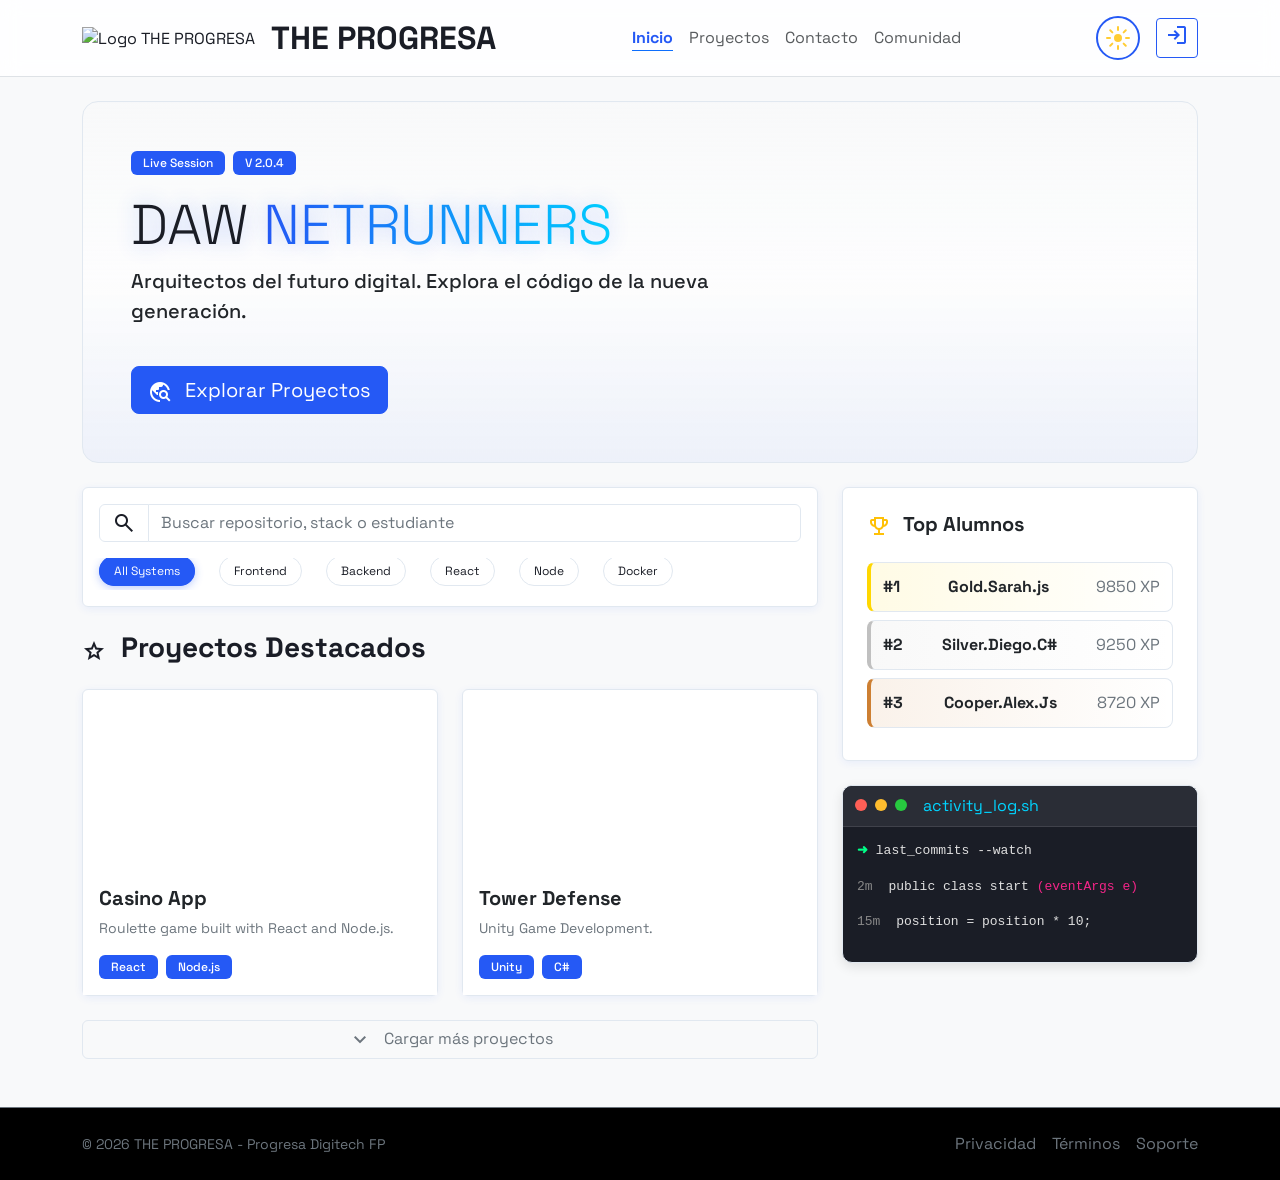
==== commit 55d0ba76: "menu arreglado" ====
--- a/Index.html
+++ b/Index.html
@@ -48,7 +48,7 @@
 
             <!-- Navigation (Desktop) -->
             <div class="col d-none d-lg-block">
-                <nav class="row justify-content-center g-0">
+                <nav class="row justify-content-center g-3">
                     <div class="col-auto">
                         <a class="nav-link fw-bold border-bottom border-primary"
                            href="#"
@@ -267,7 +267,6 @@
         <div class="row mt-4 g-3">
             <div class="col-12 col-sm-auto">
                 <a href="/Pages/proyectos.html"
-                   target="_blank"
                    rel="noopener noreferrer"
                    class="btn btn-primary btn-lg w-100 w-sm-auto">
                     <span class="material-symbols-outlined me-2 align-middle">travel_explore</span>
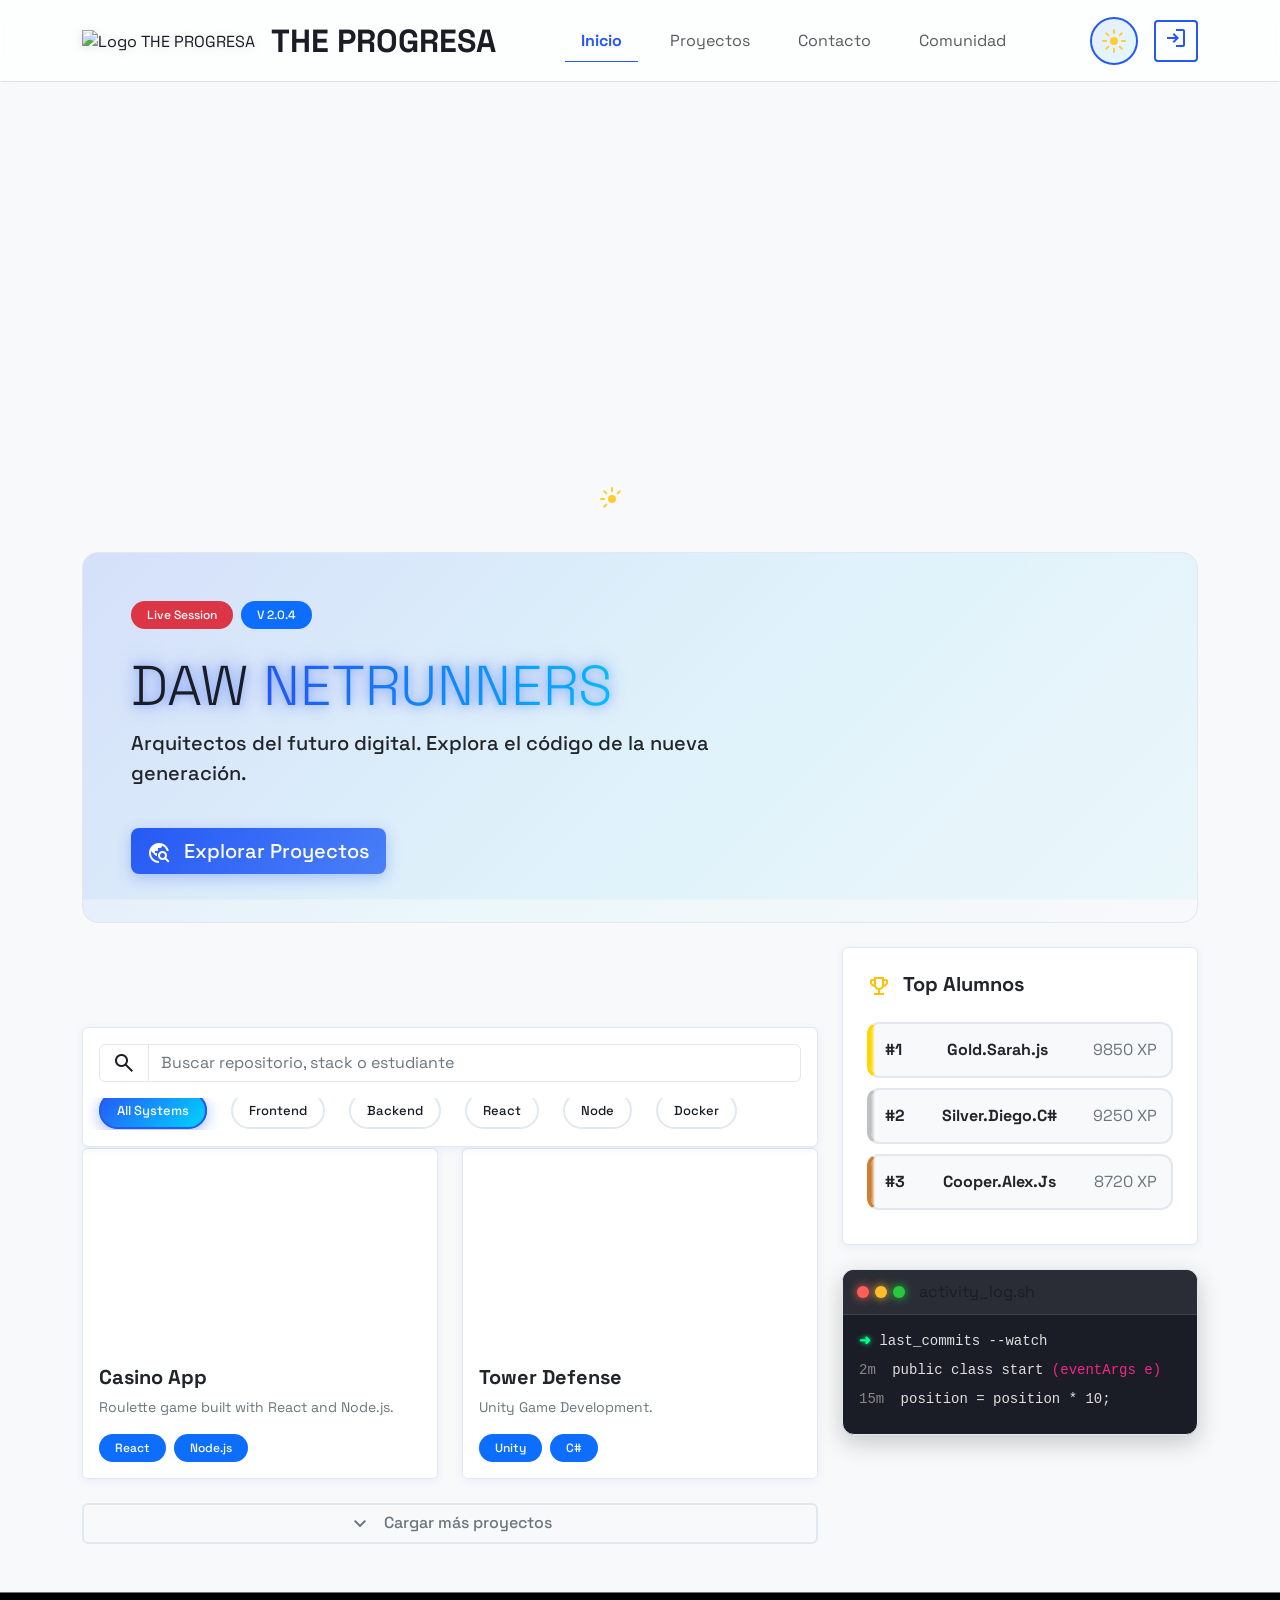
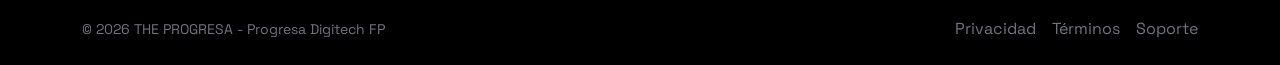
==== commit a99829f0: "Arreglo de barra" ====
--- a/Index.html
+++ b/Index.html
@@ -58,8 +58,7 @@
                     </div>
                     <div class="col-auto">
                         <a class="nav-link text-muted"
-                           href="https://github.com"
-                           target="_blank"
+                           href="/Pages/proyectos.html"
                            rel="noopener noreferrer">
                             Proyectos
                         </a>
@@ -286,7 +285,7 @@
         <section class="col-lg-8">
 
             <!-- Search Bar -->
-            <div class="card bg-card p-3 mb-4 sticky-top search-bar">
+            <div class="card bg-card p-3 mb-4  search-bar">
                 <div class="input-group">
           <span class="input-group-text">
             <span class="material-symbols-outlined">search</span>
--- a/css/Style.css
+++ b/css/Style.css
@@ -1,7 +1,12 @@
+/* ===============================================
+   VARIABLES CSS - Sistema de Temas
+   =============================================== */
 :root {
   --primary: #2559f5;
   --primary-light: #4a7ff7;
+  --primary-dark: #1a42c4;
   --secondary: #f42588;
+  --secondary-light: #ff5bb3;
   --bg: #f8f9fa;
   --bg-white: #ffffff;
   --card: #ffffff;
@@ -10,11 +15,14 @@
   --text-dark: #1a1d26;
   --text-muted: #6c757d;
   --shadow-sm: rgba(37, 89, 244, 0.08);
+  --shadow-md: rgba(37, 89, 244, 0.15);
+  --shadow-lg: rgba(37, 89, 244, 0.25);
 }
 
 :root[data-theme="dark"] {
   --primary: #5a8fff;
   --primary-light: #7ba3ff;
+  --primary-dark: #3d6fe6;
   --secondary: #ff5bb3;
   --bg: #0f1419;
   --bg-white: #1a1f2e;
@@ -24,208 +32,732 @@
   --text-dark: #e4e6eb;
   --text-muted: #9ca3af;
   --shadow-sm: rgba(90, 143, 255, 0.1);
-}
-
-body { background: var(--bg); font-family: 'Noto Sans', sans-serif; color: var(--text-dark); }
-.font-display { font-family: 'Space Grotesk', sans-serif; }
-
-.glass, .bg-card, .chip, .leader-item, .btn-primary, .btn-outline-primary, .btn-outline-light, .btn-outline-secondary, .nav-link, footer, .hero { transition: all 0.3s ease; }
-
-.glass { background: rgba(255, 255, 255, 0.85); backdrop-filter: blur(10px); }
-:root[data-theme="dark"] .glass { background: rgba(15, 20, 25, 0.9); border-color: var(--card-border); }
-.glass.scrolled { background: linear-gradient(180deg, rgba(255, 255, 255, 0.98) 0%, rgba(248, 249, 250, 0.95) 100%); box-shadow: 0 4px 20px rgba(37, 89, 244, 0.1); }
-:root[data-theme="dark"] .glass.scrolled { background: linear-gradient(180deg, rgba(20, 25, 30, 0.98) 0%, rgba(15, 20, 25, 0.95) 100%); box-shadow: 0 4px 20px rgba(90, 143, 255, 0.15); }
-
-.logo-img { height: 42px; width: auto; object-fit: contain; }
-
-.theme-toggle-btn .moon-icon { display: none; }
-:root[data-theme="dark"] .theme-toggle-btn .sun-icon { display: none; }
-:root[data-theme="dark"] .theme-toggle-btn .moon-icon { display: inline-block; }
-
-.hero { background: linear-gradient(to top, rgba(37, 89, 244, 0.05), rgba(255, 255, 255, 0.7), rgba(248, 249, 250, 0.85)), url("https://cieep.com/wp-content/uploads/2021/06/aulashome-1.jpeg"); background-size: cover; background-position: center; border: 1px solid var(--card-border); }
-:root[data-theme="dark"] .hero { background: linear-gradient(to top, rgba(90, 143, 255, 0.1), rgba(26, 31, 46, 0.8), rgba(15, 20, 25, 0.9)), url("https://cieep.com/wp-content/uploads/2021/06/aulashome-1.jpeg"); background-size: cover; background-position: center; }
-
-.bg-card { background: var(--card); border: 1px solid var(--card-border); box-shadow: 0 2px 8px var(--shadow-sm); }
-.neon-hover:hover { box-shadow: 0 4px 20px rgba(37, 89, 244, 0.15); border-color: var(--primary-light); transform: translateY(-2px); }
-
-.neon-text { text-shadow: 0 0 20px rgba(37, 89, 244, 0.3); color: var(--text-dark); }
-.gradient-text { background: linear-gradient(90deg, var(--primary), var(--cyan)); -webkit-background-clip: text; -webkit-text-fill-color: transparent; background-clip: text; }
-
-.project-img { height: 180px; background-size: cover; background-position: center; border-radius: 8px 8px 0 0; }
-.card-body { background: var(--bg-white); }
-
-.chip { padding: 6px 14px; border-radius: 20px; border: 1px solid var(--card-border); font-size: 12px; cursor: pointer; white-space: nowrap; background: var(--bg-white); color: var(--text-dark); }
-.chip:hover { border-color: var(--primary); background: rgba(37, 89, 244, 0.05); }
-.chip.active { background: var(--primary); color: white; border-color: var(--primary); box-shadow: 0 2px 8px rgba(37, 89, 244, 0.3); }
-
-.leader-item { display: flex; justify-content: space-between; align-items: center; padding: 12px; border-radius: 8px; margin-bottom: 8px; background: var(--bg); border: 1px solid var(--card-border); }
-.leader-item:hover { transform: translateX(4px); box-shadow: 0 2px 8px var(--shadow-sm); }
-
-.gold { border-left: 4px solid #ffd700; background: linear-gradient(90deg, rgba(255, 215, 0, 0.1), transparent); }
-.silver { border-left: 4px solid #c0c0c0; background: linear-gradient(90deg, rgba(192, 192, 192, 0.1), transparent); }
-.bronze { border-left: 4px solid #cd7f32; background: linear-gradient(90deg, rgba(205, 127, 50, 0.1), transparent); }
-
-.terminal { background: #1a1d26; border-radius: 10px; overflow: hidden; border: 1px solid var(--card-border); box-shadow: 0 4px 12px rgba(0, 0, 0, 0.1); }
-.terminal-header { background: #2a2d36; padding: 8px 12px; border-bottom: 1px solid rgba(255, 255, 255, 0.1); }
-.dot { width: 12px; height: 12px; border-radius: 50%; display: inline-block; margin-right: 4px; }
-.red { background: #ff5f56; }
-.yellow { background: #ffbd2e; }
-.green { background: #27c93f; }
-.terminal-body { padding: 14px; font-family: 'Courier New', monospace; font-size: 13px; color: #e0e0e0; }
-.prompt { color: #00ff88; font-weight: bold; }
-.accent { color: var(--secondary); }
-.time { color: #888; margin-right: 8px; }
-.ms-2 { color: var(--cyan); }
-
-.search-bar { top: 72px; z-index: 10; }
-
-.btn-primary { background: var(--primary); border-color: var(--primary); color: white; }
-.btn-primary:hover { background: var(--primary-light); border-color: var(--primary-light); box-shadow: 0 4px 12px rgba(37, 89, 244, 0.3); transform: translateY(-2px); }
-.btn-outline-primary { border-color: var(--primary); color: var(--primary); }
-.btn-outline-primary:hover { background: var(--primary); border-color: var(--primary); color: white; }
-.btn-outline-light { border-color: var(--card-border); color: var(--text-dark); background: var(--bg-white); }
-.btn-outline-light:hover { background: var(--bg); border-color: var(--primary); color: var(--primary); }
-.btn-outline-secondary { border-color: var(--card-border); color: var(--text-muted); }
-.btn-outline-secondary:hover { background: var(--primary); border-color: var(--primary); color: white; }
-
-.form-control { background: var(--bg-white); border-color: var(--card-border); color: var(--text-dark); }
-.form-control:focus { border-color: var(--primary); box-shadow: 0 0 0 0.2rem rgba(37, 89, 244, 0.15); background: var(--bg-white); color: var(--text-dark); }
-.form-control::placeholder { color: var(--text-muted); }
-.input-group-text { background: var(--bg-white); border-color: var(--card-border); color: var(--text-dark); }
-
-.badge { font-weight: 500; padding: 6px 12px; background-color: var(--primary) !important; color: white; }
-
-footer { background: var(--text-dark); color: var(--bg); }
-:root[data-theme="dark"] footer { background: #0a0d12; color: var(--text-dark); border-top: 1px solid var(--card-border); }
-
-.nav-link { color: var(--text-dark); }
-.nav-link:hover { color: var(--primary) !important; }
-
-.theme-toggle-btn { background: none; border: 2px solid var(--primary); border-radius: 50%; width: 44px; height: 44px; display: flex; align-items: center; justify-content: center; cursor: pointer; transition: all 0.4s cubic-bezier(0.68, -0.55, 0.265, 1.55); position: relative; padding: 0; }
-.theme-toggle-btn:hover { transform: scale(1.1); box-shadow: 0 0 20px rgba(37, 89, 244, 0.4); }
-.theme-toggle-btn:active { transform: scale(0.95); }
-.theme-toggle-btn svg { position: absolute; width: 24px; height: 24px; transition: all 0.4s ease; inset: 0; margin: auto; pointer-events: none; }
-.sun-icon { color: #ffcc33; }
-.moon-icon { color: #f1f5f9; }
-.sun-icon, .moon-icon { transition: opacity 0.28s ease, transform 0.36s cubic-bezier(.2,.9,.2,1), visibility 0s linear; }
-:root:not([data-theme="dark"]) .sun-icon { opacity: 1; visibility: visible; transform: rotate(0deg) scale(1); }
-:root:not([data-theme="dark"]) .moon-icon { opacity: 0; visibility: hidden; transform: rotate(-20deg) scale(.9); }
-:root[data-theme="dark"] .sun-icon { opacity: 0; visibility: hidden; transform: rotate(180deg) scale(.9); }
-:root[data-theme="dark"] .moon-icon { opacity: 1; visibility: visible; transform: rotate(0deg) scale(1); }
-
-:root[data-theme="dark"] .btn-outline-primary { color: var(--primary-light); border-color: var(--primary-light); }
-:root[data-theme="dark"] .btn-outline-primary:hover { background-color: var(--primary-light); }
-
-.dropdown-menu { background-color: var(--card); border-color: var(--card-border); }
-.dropdown-item { color: var(--text-dark); }
-.dropdown-item:hover, .dropdown-item:focus { background-color: var(--bg); color: var(--primary); }
-.dropdown-divider { border-color: var(--card-border); }
-
-a { color: var(--primary); text-decoration: none; }
-a:hover { color: var(--primary-light); text-decoration: underline; }
-
-.modal-content, .modal-header, .modal-body { background-color: var(--bg-white); color: var(--text-dark); border-color: var(--card-border); }
-
-html[data-theme="dark"] *:not(.badge):not(.btn):not(.material-symbols-outlined):not(.sun-icon):not(.moon-icon) { color: #ffffff !important; }
-html[data-theme="dark"] .text-secondary, html[data-theme="dark"] .text-muted { color: #9ca3af !important; }
-html[data-theme="dark"] .text-dark { color: #e4e6eb !important; }
-html[data-theme="dark"] .text-danger { color: #ef4444 !important; }
-html[data-theme="dark"] .text-warning { color: #fbbf24 !important; }
-html[data-theme="dark"] .badge, html[data-theme="dark"] .btn-primary { color: white !important; }
-html[data-theme="dark"] .terminal-body * { color: inherit !important; }
-html[data-theme="dark"] .prompt { color: #00ff88 !important; }
-html[data-theme="dark"] .accent { color: #ff5bb3 !important; }
-html[data-theme="dark"] .time { color: #888 !important; }
-html[data-theme="dark"] .border-primary-subtle { border-color: var(--card-border) !important; }
-html[data-theme="dark"] .nav-link.text-secondary, html[data-theme="dark"] .nav-link.text-muted, html[data-theme="dark"] .nav-link.text-dark { color: var(--text-dark) !important; }
-html[data-theme="dark"] .dropdown-menu { background-color: var(--card); }
-html[data-theme="dark"] .dropdown-item { color: var(--text-dark); }
-html[data-theme="dark"] .dropdown-item:hover { background-color: var(--bg); color: var(--primary); }
-html[data-theme="dark"] .small { color: var(--text-muted) !important; }
-
-:root[data-theme="dark"] body::before { content: ''; position: fixed; top: 50%; left: 50%; transform: translate(-50%, -50%); width: 600px; height: 600px; background: radial-gradient(circle at 35% 35%, #f5f5f5, #e8e8e8, #c9c9c9); border-radius: 50%; pointer-events: none; z-index: 0; opacity: 0.25; box-shadow: 0 0 200px rgba(255, 255, 255, 0.3), inset -40px -40px 80px rgba(0, 0, 0, 0.3), inset -80px -60px 40px rgba(0, 0, 0, 0.25), -120px -100px 0 -180px rgba(0, 0, 0, 0.4), -150px -130px 0 -170px rgba(0, 0, 0, 0.35), -70px -120px 0 -190px rgba(0, 0, 0, 0.3), 100px -140px 0 -185px rgba(0, 0, 0, 0.32), 80px 120px 0 -188px rgba(0, 0, 0, 0.28); animation: moonAppear 0.8s ease-out, moonPulse 30s ease-in-out 0.8s infinite; }
-
-:root[data-theme="dark"] body::after { content: ''; position: fixed; inset: 0; pointer-events: none; z-index: 0; background-image: 
-    radial-gradient(4px circle at 10% 10%, white, rgba(255,255,255,0.8) 4px, transparent 4px),
-    radial-gradient(3px circle at 90% 5%, white, rgba(255,255,255,0.9) 3px, transparent 3px),
-    radial-gradient(3.5px circle at 95% 25%, white, rgba(255,255,255,0.85) 3.5px, transparent 3.5px),
-    radial-gradient(3px circle at 5% 65%, white, rgba(255,255,255,0.8) 3px, transparent 3px),
-    radial-gradient(4px circle at 88% 90%, white, rgba(255,255,255,0.9) 4px, transparent 4px),
-    radial-gradient(3px circle at 15% 88%, white, rgba(255,255,255,0.8) 3px, transparent 3px),
-    radial-gradient(3.2px circle at 92% 35%, white, rgba(255,255,255,0.85) 3.2px, transparent 3.2px),
-    radial-gradient(3px circle at 8% 40%, white, rgba(255,255,255,0.8) 3px, transparent 3px),
-    radial-gradient(4.2px circle at 85% 15%, white, rgba(255,255,255,0.9) 4.2px, transparent 4.2px),
-    radial-gradient(3px circle at 12% 25%, white, rgba(255,255,255,0.8) 3px, transparent 3px),
-    radial-gradient(3.8px circle at 5% 85%, white, rgba(255,255,255,0.85) 3.8px, transparent 3.8px),
-    radial-gradient(3px circle at 90% 80%, white, rgba(255,255,255,0.8) 3px, transparent 3px),
-    radial-gradient(4px circle at 3% 15%, white, rgba(255,255,255,0.9) 4px, transparent 4px),
-    radial-gradient(3px circle at 78% 8%, white, rgba(255,255,255,0.8) 3px, transparent 3px),
-    radial-gradient(3.5px circle at 15% 92%, white, rgba(255,255,255,0.85) 3.5px, transparent 3.5px),
-    radial-gradient(3px circle at 92% 62%, white, rgba(255,255,255,0.8) 3px, transparent 3px);
-  background-size: 100% 100%;
-  background-position: 0 0;
-  animation: twinkle 4s ease-in-out infinite, twinkleOffset 7s ease-in-out 2s infinite;
-}
-
-@keyframes twinkle { 0%, 100% { opacity: 0.3; } 50% { opacity: 0.8; } }
-@keyframes twinkleOffset { 0%, 100% { opacity: 0.5; } 50% { opacity: 0.2; } }
-@keyframes moonAppear { 0% { opacity: 0; transform: translate(-50%, -50%) scale(0.3) rotate(-180deg); } 100% { opacity: 0.25; transform: translate(-50%, -50%) scale(1) rotate(0deg); } }
-@keyframes moonPulse { 0%, 100% { transform: translate(-50%, -50%) scale(1); opacity: 0.25; } 50% { transform: translate(-50%, -50%) scale(1.05); opacity: 0.35; } }
-:root[data-theme="dark"] header, :root[data-theme="dark"] main, :root[data-theme="dark"] footer, :root[data-theme="dark"] section { position: relative; z-index: 1; }
-
-:root[data-theme="dark"] header::before { content: ''; position: absolute; top: 0; left: 0; right: 0; bottom: 0; background: linear-gradient(90deg, transparent 0%, rgba(0, 200, 150, 0.18) 20%, rgba(0, 220, 180, 0.22) 40%, rgba(0, 200, 150, 0.18) 60%, rgba(0, 180, 150, 0.14) 80%, transparent 100%); pointer-events: none; animation: auroraWave 8s ease-in-out infinite; z-index: 0; }
-
-:root[data-theme="dark"] header > * { position: relative; z-index: 1; }
-
-:root[data-theme="dark"] .badge {
-  animation: badgePulse 3s ease-in-out infinite;
-}
-
-@keyframes badgePulse {
-  0%, 100% { box-shadow: 0 0 20px rgba(90, 143, 255, 0.4); }
-  50% { box-shadow: 0 0 30px rgba(90, 143, 255, 0.6); }
-}
-
-/* Buttons */
-.btn-primary {
-  background: var(--primary);
-  border-color: var(--primary);
-  color: white;
+  --shadow-md: rgba(90, 143, 255, 0.2);
+  --shadow-lg: rgba(90, 143, 255, 0.3);
+}
+
+/* ===============================================
+   BASE STYLES
+   =============================================== */
+* {
+  margin: 0;
+  padding: 0;
+  box-sizing: border-box;
+}
+
+body {
+  background: var(--bg);
+  font-family: 'Noto Sans', sans-serif;
+  color: var(--text-dark);
+  transition: background 0.3s ease, color 0.3s ease;
+  overflow-x: hidden;
+}
+
+.font-display {
+  font-family: 'Space Grotesk', sans-serif;
+}
+
+/* ===============================================
+   HEADER - Glass Effect Mejorado
+   =============================================== */
+.glass {
+  background: rgba(255, 255, 255, 0.75);
+  backdrop-filter: blur(20px) saturate(180%);
+  -webkit-backdrop-filter: blur(20px) saturate(180%);
+  border: 1px solid rgba(255, 255, 255, 0.3);
+  transition: all 0.4s cubic-bezier(0.4, 0, 0.2, 1);
+}
+
+:root[data-theme="dark"] .glass {
+  background: rgba(15, 20, 25, 0.85);
+  border-color: var(--card-border);
+}
+
+.glass.scrolled {
+  background: rgba(255, 255, 255, 0.95);
+  box-shadow: 0 8px 32px rgba(37, 89, 244, 0.12);
+}
+
+:root[data-theme="dark"] .glass.scrolled {
+  background: rgba(20, 25, 30, 0.95);
+  box-shadow: 0 8px 32px rgba(90, 143, 255, 0.2);
+}
+
+/* Logo con efecto hover */
+.logo-img {
+  height: 42px;
+  width: auto;
+  object-fit: contain;
+  transition: transform 0.5s cubic-bezier(0.34, 1.56, 0.64, 1);
+  filter: drop-shadow(0 2px 4px rgba(0, 0, 0, 0.1));
+}
+
+.logo-img:hover {
+  transform: rotate(360deg) scale(1.1);
+}
+
+/* ===============================================
+   NAVIGATION - Efectos Mejorados
+   =============================================== */
+.nav-link {
+  color: var(--text-dark);
+  position: relative;
+  padding: 0.5rem 1rem;
   transition: all 0.3s ease;
-}
-
-.btn-primary:hover {
-  background: var(--primary-light);
+  overflow: hidden;
+}
+
+.nav-link::before {
+  content: '';
+  position: absolute;
+  bottom: 0;
+  left: 50%;
+  width: 0;
+  height: 2px;
+  background: linear-gradient(90deg, var(--primary), var(--cyan));
+  transform: translateX(-50%);
+  transition: width 0.4s cubic-bezier(0.34, 1.56, 0.64, 1);
+}
+
+.nav-link:hover {
+  color: var(--primary) !important;
+  transform: translateY(-2px);
+}
+
+.nav-link:hover::before {
+  width: 80%;
+}
+
+.nav-link.border-bottom {
+  border-color: var(--primary) !important;
+}
+
+/* ===============================================
+   THEME TOGGLE - Animación Mejorada
+   =============================================== */
+.theme-toggle-btn {
+  background: linear-gradient(135deg, rgba(37, 89, 244, 0.1), rgba(0, 212, 255, 0.1));
+  border: 2px solid var(--primary);
+  border-radius: 50%;
+  width: 48px;
+  height: 48px;
+  display: flex;
+  align-items: center;
+  justify-content: center;
+  cursor: pointer;
+  transition: all 0.4s cubic-bezier(0.68, -0.55, 0.265, 1.55);
+  position: relative;
+  padding: 0;
+  overflow: hidden;
+}
+
+.theme-toggle-btn::before {
+  content: '';
+  position: absolute;
+  top: 50%;
+  left: 50%;
+  width: 0;
+  height: 0;
+  border-radius: 50%;
+  background: radial-gradient(circle, var(--primary), var(--cyan));
+  transform: translate(-50%, -50%);
+  transition: width 0.6s ease, height 0.6s ease;
+  opacity: 0.3;
+}
+
+.theme-toggle-btn:hover::before {
+  width: 100%;
+  height: 100%;
+}
+
+.theme-toggle-btn:hover {
+  transform: scale(1.15) rotate(180deg);
+  box-shadow: 0 0 25px rgba(37, 89, 244, 0.5);
+  border-color: var(--cyan);
+}
+
+.theme-toggle-btn:active {
+  transform: scale(0.9);
+}
+
+.theme-toggle-btn svg {
+  position: absolute;
+  width: 24px;
+  height: 24px;
+  transition: all 0.4s ease;
+  z-index: 1;
+}
+
+.sun-icon {
+  color: #ffcc33;
+}
+
+.moon-icon {
+  color: #f1f5f9;
+}
+
+:root:not([data-theme="dark"]) .sun-icon {
+  opacity: 1;
+  visibility: visible;
+  transform: rotate(0deg) scale(1);
+}
+
+:root:not([data-theme="dark"]) .moon-icon {
+  opacity: 0;
+  visibility: hidden;
+  transform: rotate(-90deg) scale(0.5);
+}
+
+:root[data-theme="dark"] .sun-icon {
+  opacity: 0;
+  visibility: hidden;
+  transform: rotate(180deg) scale(0.5);
+}
+
+:root[data-theme="dark"] .moon-icon {
+  opacity: 1;
+  visibility: visible;
+  transform: rotate(0deg) scale(1);
+}
+
+/* ===============================================
+   HERO SECTION - Parallax & Animaciones
+   =============================================== */
+.hero {
+  background:
+    linear-gradient(135deg, rgba(37, 89, 244, 0.08), rgba(0, 212, 255, 0.05)),
+    url("https://cieep.com/wp-content/uploads/2021/06/aulashome-1.jpeg");
+  background-size: cover;
+  background-position: center;
+  background-attachment: fixed;
+  border: 1px solid var(--card-border);
+  position: relative;
+  overflow: hidden;
+  transition: all 0.3s ease;
+}
+
+.hero::before {
+  content: '';
+  position: absolute;
+  top: 0;
+  left: 0;
+  right: 0;
+  bottom: 0;
+  background: linear-gradient(135deg,
+    rgba(37, 89, 244, 0.1) 0%,
+    rgba(0, 212, 255, 0.05) 50%,
+    transparent 100%);
+  pointer-events: none;
+  animation: gradientShift 8s ease infinite;
+}
+
+@keyframes gradientShift {
+  0%, 100% { opacity: 0.8; }
+  50% { opacity: 1; }
+}
+
+:root[data-theme="dark"] .hero {
+  background:
+    linear-gradient(135deg, rgba(90, 143, 255, 0.15), rgba(0, 217, 255, 0.1)),
+    url("https://cieep.com/wp-content/uploads/2021/06/aulashome-1.jpeg");
+  background-size: cover;
+  background-position: center;
+  background-attachment: fixed;
+}
+
+/* Texto Hero con efecto neón */
+.neon-text {
+  text-shadow:
+    0 0 10px rgba(37, 89, 244, 0.4),
+    0 0 20px rgba(37, 89, 244, 0.3),
+    0 0 30px rgba(37, 89, 244, 0.2);
+  color: var(--text-dark);
+  animation: neonPulse 3s ease-in-out infinite;
+}
+
+@keyframes neonPulse {
+  0%, 100% {
+    text-shadow:
+      0 0 10px rgba(37, 89, 244, 0.4),
+      0 0 20px rgba(37, 89, 244, 0.3);
+  }
+  50% {
+    text-shadow:
+      0 0 15px rgba(37, 89, 244, 0.6),
+      0 0 30px rgba(37, 89, 244, 0.4),
+      0 0 40px rgba(37, 89, 244, 0.3);
+  }
+}
+
+.gradient-text {
+  background: linear-gradient(90deg, var(--primary), var(--cyan), var(--secondary));
+  background-size: 200% auto;
+  -webkit-background-clip: text;
+  -webkit-text-fill-color: transparent;
+  background-clip: text;
+  animation: gradientFlow 4s linear infinite;
+}
+
+@keyframes gradientFlow {
+  0% { background-position: 0% center; }
+  100% { background-position: 200% center; }
+}
+
+/* Badges animados */
+.badge {
+  font-weight: 500;
+  padding: 8px 16px;
+  border-radius: 20px;
+  transition: all 0.3s ease;
+  position: relative;
+  overflow: hidden;
+}
+
+.badge::before {
+  content: '';
+  position: absolute;
+  top: 50%;
+  left: 50%;
+  width: 0;
+  height: 0;
+  border-radius: 50%;
+  background: rgba(255, 255, 255, 0.3);
+  transform: translate(-50%, -50%);
+  transition: width 0.6s ease, height 0.6s ease;
+}
+
+.badge:hover::before {
+  width: 300%;
+  height: 300%;
+}
+
+.animate-badge {
+  animation: bounceIn 0.8s cubic-bezier(0.68, -0.55, 0.265, 1.55);
+}
+
+@keyframes bounceIn {
+  0% {
+    opacity: 0;
+    transform: scale(0.3) rotate(-15deg);
+  }
+  50% {
+    transform: scale(1.05) rotate(5deg);
+  }
+  100% {
+    opacity: 1;
+    transform: scale(1) rotate(0deg);
+  }
+}
+
+/* ===============================================
+   CARDS - Efectos Hover Creativos
+   =============================================== */
+.bg-card {
+  background: var(--card);
+  border: 1px solid var(--card-border);
+  box-shadow: 0 2px 8px var(--shadow-sm);
+  transition: all 0.4s cubic-bezier(0.4, 0, 0.2, 1);
+  position: relative;
+  overflow: hidden;
+}
+
+.bg-card::before {
+  content: '';
+  position: absolute;
+  top: 0;
+  left: -100%;
+  width: 100%;
+  height: 100%;
+  background: linear-gradient(90deg,
+    transparent,
+    rgba(37, 89, 244, 0.1),
+    transparent);
+  transition: left 0.6s ease;
+}
+
+.bg-card:hover::before {
+  left: 100%;
+}
+
+.neon-hover {
+  transition: all 0.4s cubic-bezier(0.34, 1.56, 0.64, 1);
+  position: relative;
+}
+
+.neon-hover::after {
+  content: '';
+  position: absolute;
+  top: 0;
+  left: 0;
+  right: 0;
+  bottom: 0;
+  border-radius: inherit;
+  box-shadow: 0 0 0 0 rgba(37, 89, 244, 0.4);
+  transition: box-shadow 0.4s ease;
+  pointer-events: none;
+}
+
+.neon-hover:hover {
+  transform: translateY(-8px) rotateX(5deg);
+  box-shadow:
+    0 15px 35px var(--shadow-md),
+    0 5px 15px var(--shadow-sm);
   border-color: var(--primary-light);
-  box-shadow: 0 4px 12px rgba(37, 89, 244, 0.3);
-  transform: translateY(-2px);
-}
-
-.btn-outline-primary {
+}
+
+.neon-hover:hover::after {
+  box-shadow: 0 0 20px 5px rgba(37, 89, 244, 0.3);
+}
+
+/* Project Cards con efecto 3D */
+.project-img {
+  height: 200px;
+  background-size: cover;
+  background-position: center;
+  border-radius: 12px 12px 0 0;
+  position: relative;
+  overflow: hidden;
+  transition: transform 0.5s ease;
+}
+
+.project-img::before {
+  content: '';
+  position: absolute;
+  top: 0;
+  left: 0;
+  right: 0;
+  bottom: 0;
+  background: linear-gradient(135deg,
+    rgba(37, 89, 244, 0.3),
+    rgba(0, 212, 255, 0.3));
+  opacity: 0;
+  transition: opacity 0.4s ease;
+}
+
+.neon-hover:hover .project-img::before {
+  opacity: 1;
+}
+
+.neon-hover:hover .project-img {
+  transform: scale(1.1);
+}
+
+.card-body {
+  background: var(--bg-white);
+  transition: background 0.3s ease;
+}
+
+/* ===============================================
+   SEARCH BAR - Sticky con efecto
+   =============================================== */
+.search-bar {
+  top: 80px;
+  z-index: 100;
+  transition: all 0.3s ease;
+}
+
+.input-group {
+  transition: all 0.3s ease;
+}
+
+.input-group:focus-within {
+  transform: scale(1.02);
+}
+
+.input-group-text {
+  background: var(--bg-white);
+  border-color: var(--card-border);
+  color: var(--text-dark);
+  transition: all 0.3s ease;
+}
+
+.input-group:focus-within .input-group-text {
   border-color: var(--primary);
   color: var(--primary);
 }
 
+.form-control {
+  background: var(--bg-white);
+  border-color: var(--card-border);
+  color: var(--text-dark);
+  transition: all 0.3s ease;
+}
+
+.form-control:focus {
+  border-color: var(--primary);
+  box-shadow: 0 0 0 0.25rem rgba(37, 89, 244, 0.15);
+  background: var(--bg-white);
+  color: var(--text-dark);
+  transform: translateY(-2px);
+}
+
+.form-control::placeholder {
+  color: var(--text-muted);
+}
+
+/* ===============================================
+   CHIPS - Efectos Interactivos
+   =============================================== */
+.chip {
+  padding: 8px 16px;
+  border-radius: 25px;
+  border: 2px solid var(--card-border);
+  font-size: 13px;
+  font-weight: 500;
+  cursor: pointer;
+  white-space: nowrap;
+  background: var(--bg-white);
+  color: var(--text-dark);
+  transition: all 0.3s cubic-bezier(0.34, 1.56, 0.64, 1);
+  position: relative;
+  overflow: hidden;
+}
+
+.chip::before {
+  content: '';
+  position: absolute;
+  top: 50%;
+  left: 50%;
+  width: 0;
+  height: 0;
+  border-radius: 50%;
+  background: var(--primary);
+  transform: translate(-50%, -50%);
+  transition: width 0.4s ease, height 0.4s ease;
+  opacity: 0.2;
+}
+
+.chip:hover {
+  border-color: var(--primary);
+  color: var(--primary);
+  transform: translateY(-3px);
+  box-shadow: 0 5px 15px var(--shadow-sm);
+}
+
+.chip:hover::before {
+  width: 300%;
+  height: 300%;
+}
+
+.chip.active {
+  background: linear-gradient(135deg, var(--primary), var(--cyan));
+  color: white;
+  border-color: var(--primary);
+  box-shadow: 0 4px 15px rgba(37, 89, 244, 0.4);
+  transform: scale(1.05);
+}
+
+.chip.active::before {
+  display: none;
+}
+
+/* ===============================================
+   LEADERBOARD - Efectos Medallistas
+   =============================================== */
+.leader-item {
+  display: flex;
+  justify-content: space-between;
+  align-items: center;
+  padding: 14px;
+  border-radius: 12px;
+  margin-bottom: 10px;
+  background: var(--bg);
+  border: 2px solid var(--card-border);
+  transition: all 0.4s cubic-bezier(0.34, 1.56, 0.64, 1);
+  position: relative;
+  overflow: hidden;
+}
+
+.leader-item::before {
+  content: '';
+  position: absolute;
+  left: 0;
+  top: 0;
+  bottom: 0;
+  width: 4px;
+  transition: width 0.4s ease;
+}
+
+.leader-item:hover {
+  transform: translateX(10px) scale(1.03);
+  box-shadow: 0 8px 20px var(--shadow-md);
+}
+
+.leader-item:hover::before {
+  width: 100%;
+  opacity: 0.1;
+}
+
+.gold {
+  border-left: 4px solid #ffd700;
+}
+
+.gold::before {
+  background: linear-gradient(90deg, #ffd700, transparent);
+}
+
+.gold:hover {
+  box-shadow: 0 8px 20px rgba(255, 215, 0, 0.3);
+}
+
+.silver {
+  border-left: 4px solid #c0c0c0;
+}
+
+.silver::before {
+  background: linear-gradient(90deg, #c0c0c0, transparent);
+}
+
+.silver:hover {
+  box-shadow: 0 8px 20px rgba(192, 192, 192, 0.3);
+}
+
+.bronze {
+  border-left: 4px solid #cd7f32;
+}
+
+.bronze::before {
+  background: linear-gradient(90deg, #cd7f32, transparent);
+}
+
+.bronze:hover {
+  box-shadow: 0 8px 20px rgba(205, 127, 50, 0.3);
+}
+
+/* ===============================================
+   TERMINAL - Efecto Hacker
+   =============================================== */
+.terminal {
+  background: #1a1d26;
+  border-radius: 12px;
+  overflow: hidden;
+  border: 1px solid var(--card-border);
+  box-shadow: 0 8px 24px rgba(0, 0, 0, 0.2);
+  transition: all 0.4s ease;
+}
+
+.terminal:hover {
+  transform: translateY(-5px);
+  box-shadow: 0 12px 32px rgba(0, 255, 136, 0.2);
+  border-color: #00ff88;
+}
+
+.terminal-header {
+  background: #2a2d36;
+  padding: 10px 14px;
+  border-bottom: 1px solid rgba(255, 255, 255, 0.1);
+  display: flex;
+  align-items: center;
+}
+
+.dot {
+  width: 12px;
+  height: 12px;
+  border-radius: 50%;
+  display: inline-block;
+  margin-right: 6px;
+  transition: transform 0.3s ease;
+}
+
+.terminal:hover .dot {
+  transform: scale(1.2);
+}
+
+.red { background: #ff5f56; box-shadow: 0 0 10px #ff5f56; }
+.yellow { background: #ffbd2e; box-shadow: 0 0 10px #ffbd2e; }
+.green { background: #27c93f; box-shadow: 0 0 10px #27c93f; }
+
+.terminal-body {
+  padding: 16px;
+  font-family: 'Courier New', monospace;
+  font-size: 14px;
+  color: #e0e0e0;
+}
+
+.terminal-body p {
+  margin-bottom: 8px;
+  animation: typeWriter 0.5s steps(40);
+}
+
+@keyframes typeWriter {
+  from { width: 0; }
+  to { width: 100%; }
+}
+
+.prompt {
+  color: #00ff88;
+  font-weight: bold;
+  text-shadow: 0 0 5px #00ff88;
+}
+
+.accent {
+  color: var(--secondary);
+}
+
+.time {
+  color: #888;
+  margin-right: 8px;
+}
+
+/* ===============================================
+   BUTTONS - Efectos Mejorados
+   =============================================== */
+.btn {
+  transition: all 0.3s cubic-bezier(0.34, 1.56, 0.64, 1);
+  position: relative;
+  overflow: hidden;
+  font-weight: 500;
+}
+
+.btn::before {
+  content: '';
+  position: absolute;
+  top: 50%;
+  left: 50%;
+  width: 0;
+  height: 0;
+  border-radius: 50%;
+  background: rgba(255, 255, 255, 0.3);
+  transform: translate(-50%, -50%);
+  transition: width 0.6s ease, height 0.6s ease;
+}
+
+.btn:hover::before {
+  width: 300%;
+  height: 300%;
+}
+
+.btn-primary {
+  background: linear-gradient(135deg, var(--primary), var(--primary-light));
+  border: none;
+  color: white;
+  box-shadow: 0 4px 15px rgba(37, 89, 244, 0.3);
+}
+
+.btn-primary:hover {
+  transform: translateY(-3px);
+  box-shadow: 0 8px 25px rgba(37, 89, 244, 0.4);
+}
+
+.btn-primary:active {
+  transform: translateY(-1px);
+}
+
+.btn-outline-primary {
+  border: 2px solid var(--primary);
+  color: var(--primary);
+  background: transparent;
+}
+
 .btn-outline-primary:hover {
   background: var(--primary);
-  border-color: var(--primary);
   color: white;
-}
-
-.btn-outline-light {
-  border-color: var(--card-border);
-  color: var(--text-dark);
-  background: var(--bg-white);
-}
-
-.btn-outline-light:hover {
-  background: var(--bg);
-  border-color: var(--primary);
-  color: var(--primary);
+  transform: translateY(-3px);
+  box-shadow: 0 8px 20px rgba(37, 89, 244, 0.3);
 }
 
 .btn-outline-secondary {
-  border-color: var(--card-border);
+  border: 2px solid var(--card-border);
   color: var(--text-muted);
 }
 
@@ -233,69 +765,205 @@
   background: var(--primary);
   border-color: var(--primary);
   color: white;
-}
-
-/* Input styling */
-.form-control {
-  background: var(--bg-white);
+  transform: translateY(-3px);
+}
+
+.btn-outline-danger {
+  border: 2px solid #dc3545;
+  color: #dc3545;
+}
+
+.btn-outline-danger:hover {
+  background: #dc3545;
+  color: white;
+  transform: translateY(-3px);
+}
+
+/* ===============================================
+   DROPDOWN - User Menu
+   =============================================== */
+.dropdown-toggle {
+  cursor: pointer;
+  transition: all 0.3s ease;
+}
+
+.dropdown-toggle:hover {
+  transform: scale(1.1) rotate(5deg);
+  box-shadow: 0 0 20px rgba(37, 89, 244, 0.4);
+}
+
+.dropdown-menu {
+  background-color: var(--card);
   border-color: var(--card-border);
+  box-shadow: 0 10px 40px var(--shadow-lg);
+  border-radius: 12px;
+  padding: 8px;
+  animation: dropdownSlide 0.3s ease;
+}
+
+@keyframes dropdownSlide {
+  from {
+    opacity: 0;
+    transform: translateY(-10px);
+  }
+  to {
+    opacity: 1;
+    transform: translateY(0);
+  }
+}
+
+.dropdown-item {
   color: var(--text-dark);
-}
-
-.form-control:focus {
-  border-color: var(--primary);
-  box-shadow: 0 0 0 0.2rem rgba(37, 89, 244, 0.15);
-  background: var(--bg-white);
-  color: var(--text-dark);
-}
-
-.form-control::placeholder {
-  color: var(--text-muted);
-}
-
-.input-group-text {
-  background: var(--bg-white);
+  border-radius: 8px;
+  padding: 10px 14px;
+  transition: all 0.2s ease;
+}
+
+.dropdown-item:hover {
+  background-color: var(--bg);
+  color: var(--primary);
+  transform: translateX(5px);
+}
+
+.dropdown-divider {
   border-color: var(--card-border);
-  color: var(--text-dark);
-}
-
-/* Badges */
-.badge {
-  font-weight: 500;
-  padding: 6px 12px;
-}
-
-/* Footer */
+}
+
+/* ===============================================
+   MODAL - Mejoras Visuales
+   =============================================== */
+.modal-content {
+  background-color: var(--card);
+  border: 1px solid var(--card-border);
+  border-radius: 16px;
+  box-shadow: 0 20px 60px rgba(0, 0, 0, 0.3);
+  animation: modalZoom 0.3s cubic-bezier(0.34, 1.56, 0.64, 1);
+}
+
+@keyframes modalZoom {
+  from {
+    opacity: 0;
+    transform: scale(0.8);
+  }
+  to {
+    opacity: 1;
+    transform: scale(1);
+  }
+}
+
+.modal-header,
+.modal-body,
+.modal-footer {
+  background-color: transparent;
+  border-color: var(--card-border);
+}
+
+/* ===============================================
+   FOOTER
+   =============================================== */
 footer {
   background: var(--text-dark);
-}
-
-/* Logo */
-.logo {
-  font-size: 2rem;
-}
-
-/* Text colors for light theme */
-.text-secondary {
-  color: var(--text-muted) !important;
-}
-
-/* Nav links */
-.nav-link {
+  color: var(--bg);
+  transition: all 0.3s ease;
+}
+
+:root[data-theme="dark"] footer {
+  background: #0a0d12;
+  color: var(--text-dark);
+  border-top: 1px solid var(--card-border);
+}
+
+footer a {
   transition: all 0.2s ease;
 }
 
-.nav-link:hover {
+footer a:hover {
   color: var(--primary) !important;
-}
-
-/* ================= ANIMATIONS ================= */
-
-/* Fade in up animation */
+  transform: translateY(-2px);
+}
+
+/* ===============================================
+   DARK THEME - Luna y Estrellas
+   =============================================== */
+:root[data-theme="dark"] body::before {
+  content: '';
+  position: fixed;
+  top: 50%;
+  left: 50%;
+  transform: translate(-50%, -50%);
+  width: 600px;
+  height: 600px;
+  background: radial-gradient(circle, #f5f5f5, #e8e8e8, #c9c9c9);
+  border-radius: 50%;
+  pointer-events: none;
+  z-index: 0;
+  opacity: 0.25;
+  box-shadow:
+    0 0 200px rgba(255, 255, 255, 0.3),
+    inset -40px -40px 80px rgba(0, 0, 0, 0.3);
+  animation: moonAppear 0.8s ease-out, moonPulse 30s ease-in-out 0.8s infinite;
+}
+
+:root[data-theme="dark"] body::after {
+  content: '';
+  position: fixed;
+  inset: 0;
+  pointer-events: none;
+  z-index: 0;
+  background-image:
+    radial-gradient(4px circle at 10% 10%, white, transparent 4px),
+    radial-gradient(3px circle at 90% 5%, white, transparent 3px),
+    radial-gradient(3.5px circle at 95% 25%, white, transparent 3.5px),
+    radial-gradient(3px circle at 5% 65%, white, transparent 3px),
+    radial-gradient(4px circle at 88% 90%, white, transparent 4px),
+    radial-gradient(3px circle at 15% 88%, white, transparent 3px),
+    radial-gradient(3.2px circle at 92% 35%, white, transparent 3.2px),
+    radial-gradient(3px circle at 8% 40%, white, transparent 3px);
+  animation: twinkle 4s ease-in-out infinite;
+}
+
+@keyframes twinkle {
+  0%, 100% { opacity: 0.3; }
+  50% { opacity: 0.8; }
+}
+
+@keyframes moonAppear {
+  from {
+    opacity: 0;
+    transform: translate(-50%, -50%) scale(0.3);
+  }
+  to {
+    opacity: 0.25;
+    transform: translate(-50%, -50%) scale(1);
+  }
+}
+
+@keyframes moonPulse {
+  0%, 100% {
+    transform: translate(-50%, -50%) scale(1);
+    opacity: 0.25;
+  }
+  50% {
+    transform: translate(-50%, -50%) scale(1.05);
+    opacity: 0.35;
+  }
+}
+
+:root[data-theme="dark"] header,
+:root[data-theme="dark"] main,
+:root[data-theme="dark"] footer,
+:root[data-theme="dark"] section {
+  position: relative;
+  z-index: 1;
+}
+
+/* ===============================================
+   ANIMATIONS - Entrada de Elementos
+   =============================================== */
 @keyframes fadeInUp {
   from {
     opacity: 0;
-    transform: translateY(30px);
+    transform: translateY(40px);
   }
   to {
     opacity: 1;
@@ -304,407 +972,233 @@
 }
 
 .fade-in-up {
-  animation: fadeInUp 0.6s ease-out;
-}
-
-.animate-badge {
-  animation: fadeInUp 0.6s ease-out 0.1s both;
+  animation: fadeInUp 0.8s cubic-bezier(0.4, 0, 0.2, 1);
 }
 
 .animate-title {
-  animation: fadeInUp 0.6s ease-out 0.2s both;
+  animation: fadeInUp 0.8s cubic-bezier(0.4, 0, 0.2, 1) 0.2s both;
 }
 
 .animate-subtitle {
-  animation: fadeInUp 0.6s ease-out 0.3s both;
-}
-
-.animate-stat {
-  animation: fadeInUp 0.6s ease-out both;
-}
-
-.animate-members-title {
-  animation: fadeInUp 0.6s ease-out 0.4s both;
-}
-
-/* Scale up animation for cards */
-@keyframes scaleUp {
-  from {
-    opacity: 0;
-    transform: scale(0.95);
-  }
-  to {
-    opacity: 1;
-    transform: scale(1);
-  }
-}
-
-.card {
-  animation: scaleUp 0.5s ease-out;
-}
-
-/* Spin animation for loading */
-@keyframes spin {
-  from {
-    transform: rotate(0deg);
-  }
-  to {
-    transform: rotate(360deg);
-  }
-}
-
-/* ================= MEMBER CARDS STYLES ================= */
-
-.member-card {
+  animation: fadeInUp 0.8s cubic-bezier(0.4, 0, 0.2, 1) 0.4s both;
+}
+
+/* ===============================================
+   RESPONSIVE DESIGN
+   =============================================== */
+
+/* Tablets y dispositivos medianos (768px - 991px) */
+@media (max-width: 991px) {
+  .hero {
+    padding: 3rem 2rem !important;
+    background-attachment: scroll;
+  }
+
+  .display-4 {
+    font-size: 2.5rem;
+  }
+
+  .search-bar {
+    top: 70px;
+  }
+
+  .project-img {
+    height: 180px;
+  }
+
+  .terminal {
+    margin-top: 2rem;
+  }
+}
+
+/* Móviles grandes (576px - 767px) */
+@media (max-width: 767px) {
+  .logo-img {
+    height: 36px;
+  }
+
+  header h2 {
+    font-size: 1.2rem;
+  }
+
+  .theme-toggle-btn {
+    width: 42px;
+    height: 42px;
+  }
+
+  .hero {
+    padding: 2.5rem 1.5rem !important;
+  }
+
+  .display-4 {
+    font-size: 2rem;
+  }
+
+  .fs-5 {
+    font-size: 1rem !important;
+  }
+
+  .search-bar {
+    position: relative !important;
+    top: 0 !important;
+  }
+
+  .chip {
+    font-size: 12px;
+    padding: 6px 12px;
+  }
+
+  .project-img {
+    height: 160px;
+  }
+
+  .leader-item {
+    padding: 10px;
+    font-size: 14px;
+  }
+
+  .terminal-body {
+    font-size: 12px;
+  }
+
+  .btn-lg {
+    padding: 0.75rem 1.5rem;
+    font-size: 1rem;
+  }
+}
+
+/* Móviles pequeños (hasta 575px) */
+@media (max-width: 575px) {
+  .hero {
+    padding: 2rem 1rem !important;
+  }
+
+  .display-4 {
+    font-size: 1.75rem;
+  }
+
+  .col-md-7 {
+    width: 100%;
+  }
+
+  .g-3 {
+    gap: 0.75rem !important;
+  }
+
+  .project-img {
+    height: 140px;
+  }
+
+  .card-body {
+    padding: 1rem;
+  }
+
+  .leader-item {
+    flex-direction: column;
+    gap: 0.5rem;
+    text-align: center;
+  }
+
+  footer .row {
+    text-align: center;
+  }
+}
+
+/* Dispositivos extra pequeños (hasta 400px) */
+@media (max-width: 400px) {
+  .display-4 {
+    font-size: 1.5rem;
+  }
+
+  .badge {
+    font-size: 11px;
+    padding: 6px 10px;
+  }
+
+  .btn {
+    font-size: 14px;
+    padding: 0.6rem 1.2rem;
+  }
+}
+
+/* ===============================================
+   UTILITIES & HELPERS
+   =============================================== */
+.text-gradient {
+  background: linear-gradient(90deg, var(--primary), var(--cyan));
+  -webkit-background-clip: text;
+  -webkit-text-fill-color: transparent;
+  background-clip: text;
+}
+
+.shadow-glow {
+  box-shadow: 0 0 20px rgba(37, 89, 244, 0.4);
+}
+
+.transition-all {
   transition: all 0.3s ease;
-  cursor: pointer;
-}
-
-.member-card:hover {
-  transform: translateY(-8px);
-  box-shadow: 0 12px 24px rgba(37, 89, 244, 0.2);
-}
-
-/* Modal enhancements */
-.modal-content {
-  box-shadow: 0 10px 40px rgba(37, 89, 244, 0.15);
-  border-radius: 12px;
-}
-
-.modal-header {
-  border-radius: 12px 12px 0 0;
-}
-
-/* Badge enhancements in modals */
-.modal-body .badge {
-  font-size: 12px;
-  padding: 8px 16px;
-  margin: 4px;
-}
-
-/* Counter animation - smooth increase */
-.counter {
-  font-variant-numeric: tabular-nums;
-}
-
-/* ================= COMMUNITY PAGE STYLES ================= */
-
-.member-animated {
-  animation: slideInUp 0.6s ease-out forwards;
-}
-
-.member-animated:nth-child(1) { animation-delay: 0.05s; }
-.member-animated:nth-child(2) { animation-delay: 0.1s; }
-.member-animated:nth-child(3) { animation-delay: 0.15s; }
-.member-animated:nth-child(4) { animation-delay: 0.2s; }
-.member-animated:nth-child(5) { animation-delay: 0.25s; }
-.member-animated:nth-child(6) { animation-delay: 0.3s; }
-
-@keyframes slideInUp {
-  from {
-    opacity: 0;
-    transform: translateY(40px);
-  }
-  to {
-    opacity: 1;
-    transform: translateY(0);
-  }
-}
-
-#membersCarousel {
-  background: var(--card);
-  border-radius: 16px;
-  padding: 20px;
-  border: 1px solid var(--card-border);
-  box-shadow: 0 2px 8px var(--shadow-sm);
-}
-
-.carousel-item {
-  padding: 20px;
-  transition: transform 0.6s ease-in-out;
-}
-
-.carousel-member-card {
-  max-width: 500px;
-  margin: 0 auto;
-  cursor: pointer;
-  transition: all 0.3s ease;
-  background: linear-gradient(135deg, rgba(37, 89, 244, 0.05), rgba(0, 212, 255, 0.03));
-  border: 2px solid var(--card-border);
-  border-radius: 16px;
-  padding: 30px;
-}
-
-.carousel-member-card:hover {
-  transform: translateY(-5px);
-  box-shadow: 0 15px 35px rgba(37, 89, 244, 0.15);
-  border-color: var(--primary);
-}
-
-.carousel-member-card .member-avatar {
-  width: 120px;
-  height: 120px;
-  border-radius: 50%;
-  border: 4px solid var(--primary);
-  margin: 0 auto 20px;
-  display: block;
-  transition: transform 0.3s ease;
-}
-
-.carousel-member-card:hover .member-avatar {
-  transform: scale(1.1);
-}
-
-.carousel-member-card .member-info {
-  text-align: center;
-}
-
-.carousel-member-stats {
-  display: grid;
-  grid-template-columns: repeat(3, 1fr);
-  gap: 15px;
-  margin-top: 25px;
-}
-
-.carousel-member-stats .stat {
-  padding: 15px;
+}
+
+/* Scroll suave */
+html {
+  scroll-behavior: smooth;
+}
+
+/* Scrollbar personalizada */
+::-webkit-scrollbar {
+  width: 10px;
+}
+
+::-webkit-scrollbar-track {
+  background: var(--bg);
+}
+
+::-webkit-scrollbar-thumb {
   background: var(--primary);
-  color: white;
-  border-radius: 10px;
-  font-size: 13px;
-  transition: all 0.3s ease;
-  text-align: center;
-}
-
-.carousel-member-stats .stat:hover {
-  transform: scale(1.05);
+  border-radius: 5px;
+}
+
+::-webkit-scrollbar-thumb:hover {
   background: var(--primary-light);
 }
 
-.carousel-member-stats .stat strong {
-  display: block;
-  font-size: 20px;
-  margin-bottom: 5px;
-  font-weight: 700;
-}
-
-.carousel-control-prev,
-.carousel-control-next {
-  width: 50px;
-  height: 50px;
-  top: 50%;
-  transform: translateY(-50%);
-  opacity: 0.9;
-}
-
-.carousel-control-prev { left: 10px; }
-.carousel-control-next { right: 10px; }
-
-.carousel-control-prev-icon,
-.carousel-control-next-icon {
-  background-color: var(--primary);
-  border-radius: 50%;
-  width: 40px;
-  height: 40px;
-  background-size: 60%;
-}
-
-.carousel-indicators {
-  bottom: -40px;
-}
-
-.carousel-indicators [data-bs-target] {
-  width: 12px;
-  height: 12px;
-  border-radius: 50%;
-  background-color: rgba(37, 89, 244, 0.3);
-  border: none;
-}
-
-.carousel-indicators .active {
-  background-color: var(--primary);
-  transform: scale(1.3);
-}
-
-.btn-view-profile {
-  background: linear-gradient(135deg, var(--primary), var(--cyan));
-  border: none;
-  color: white;
-  padding: 12px 24px;
-  border-radius: 8px;
-  font-weight: 600;
-  transition: all 0.3s ease;
-  margin-top: 20px;
-  width: 100%;
-}
-
-.btn-view-profile:hover {
-  transform: translateY(-2px);
-  box-shadow: 0 8px 16px rgba(37, 89, 244, 0.4);
-  color: white;
-}
-
-.top-member-card {
-  padding: 24px;
-  border-radius: 12px;
-  background: linear-gradient(135deg, rgba(37, 89, 244, 0.05), rgba(0, 212, 255, 0.03));
-  border: 2px solid var(--primary);
-  text-align: center;
-  transition: all 0.3s ease;
-}
-
-.top-member-card:hover {
-  transform: translateY(-8px);
-  box-shadow: 0 12px 24px rgba(37, 89, 244, 0.2);
-}
-
-.top-member-card img {
-  width: 100px;
-  height: 100px;
-  border-radius: 50%;
-  border: 3px solid var(--primary);
-  margin-bottom: 16px;
-}
-
-.badge-skill {
-  background: linear-gradient(90deg, var(--primary), var(--cyan));
-  padding: 8px 16px;
-  border-radius: 20px;
-  font-size: 12px;
-  margin: 4px;
-  color: white;
-}
-
-.progress {
-  background-color: rgba(37, 89, 244, 0.1);
-}
-
-.progress-bar {
-  background: linear-gradient(90deg, var(--primary), var(--cyan));
-}
-
-.carousel-inner {
-  min-height: 400px;
-  display: flex;
-  align-items: center;
-}
-
-.carousel-member-card h5 {
-  font-size: 24px;
-  margin-bottom: 8px;
-  color: var(--text-dark);
-}
-
-.carousel-member-card .text-muted {
-  color: var(--text-muted) !important;
-  font-size: 14px;
-}
-
-.carousel-member-card .bio-text {
-  color: var(--text-muted);
-  font-size: 13px;
-  line-height: 1.6;
-  margin: 15px 0;
-}
-
-/* ================= RESPONSIVE DESIGN ================= */
-
-@media (max-width: 768px) {
-  .carousel-member-card {
-    padding: 20px;
-  }
-
-  .carousel-member-stats {
-    gap: 10px;
-  }
-
-  .carousel-control-prev,
-  .carousel-control-next {
-    width: 40px;
-    height: 40px;
-  }
-
-  .top-member-card {
-    padding: 16px;
-  }
-
-  .top-member-card img {
-    width: 80px;
-    height: 80px;
-  }
-}
-
-@media (max-width: 576px) {
-  .carousel-member-card {
-    padding: 15px;
-  }
-
-  .carousel-member-card .member-avatar {
-    width: 100px;
-    height: 100px;
-  }
-
-  .carousel-member-stats {
-    grid-template-columns: 1fr;
-    gap: 8px;
-  }
-
-  .carousel-member-stats .stat {
-    padding: 10px;
-    font-size: 12px;
-  }
-
-  .carousel-control-prev { left: 0; }
-  .carousel-control-next { right: 0; }
-}
-
-/* ================= ADDITIONAL COMMUNITY STYLES ================= */
-
-@keyframes zoomIn {
-  from {
-    opacity: 0;
-    transform: scale(0.8);
-  }
-  to {
-    opacity: 1;
-    transform: scale(1);
-  }
-}
-
-.member-card {
-  cursor: pointer;
-  transition: all 0.3s ease;
-  transform-style: preserve-3d;
-}
-
-.member-card:hover {
-  transform: translateY(-8px) rotateX(5deg) rotateY(5deg);
-  box-shadow: 0 12px 24px rgba(37, 89, 244, 0.2);
-}
-
-.carousel-member-card h5 {
-  font-size: 24px;
-  margin-bottom: 8px;
-  color: var(--text-dark);
-}
-
-.carousel-member-card .text-muted {
-  color: var(--text-muted) !important;
-  font-size: 14px;
-}
-
-.carousel-member-card .bio-text {
-  color: var(--text-muted);
-  font-size: 13px;
-  line-height: 1.6;
-  margin: 15px 0;
-}
-
-.typing-text {
-  display: inline-block;
-}
-
-@keyframes auroraWave {
-  0%, 100% { opacity: 0.6; }
-  50% { opacity: 1; }
+/* ===============================================
+   DARK THEME - Text Colors Override
+   =============================================== */
+html[data-theme="dark"] *:not(.badge):not(.btn):not(.material-symbols-outlined):not(.sun-icon):not(.moon-icon) {
+  color: inherit;
+}
+
+html[data-theme="dark"] .text-secondary,
+html[data-theme="dark"] .text-muted {
+  color: #9ca3af !important;
+}
+
+html[data-theme="dark"] .text-dark {
+  color: #e4e6eb !important;
+}
+
+html[data-theme="dark"] .text-danger {
+  color: #ef4444 !important;
+}
+
+html[data-theme="dark"] .badge,
+html[data-theme="dark"] .btn-primary {
+  color: white !important;
+}
+
+html[data-theme="dark"] .terminal-body * {
+  color: inherit !important;
+}
+
+html[data-theme="dark"] .prompt {
+  color: #00ff88 !important;
+}
+
+html[data-theme="dark"] .accent {
+  color: #ff5bb3 !important;
+}
+
+html[data-theme="dark"] .time {
+  color: #888 !important;
 }
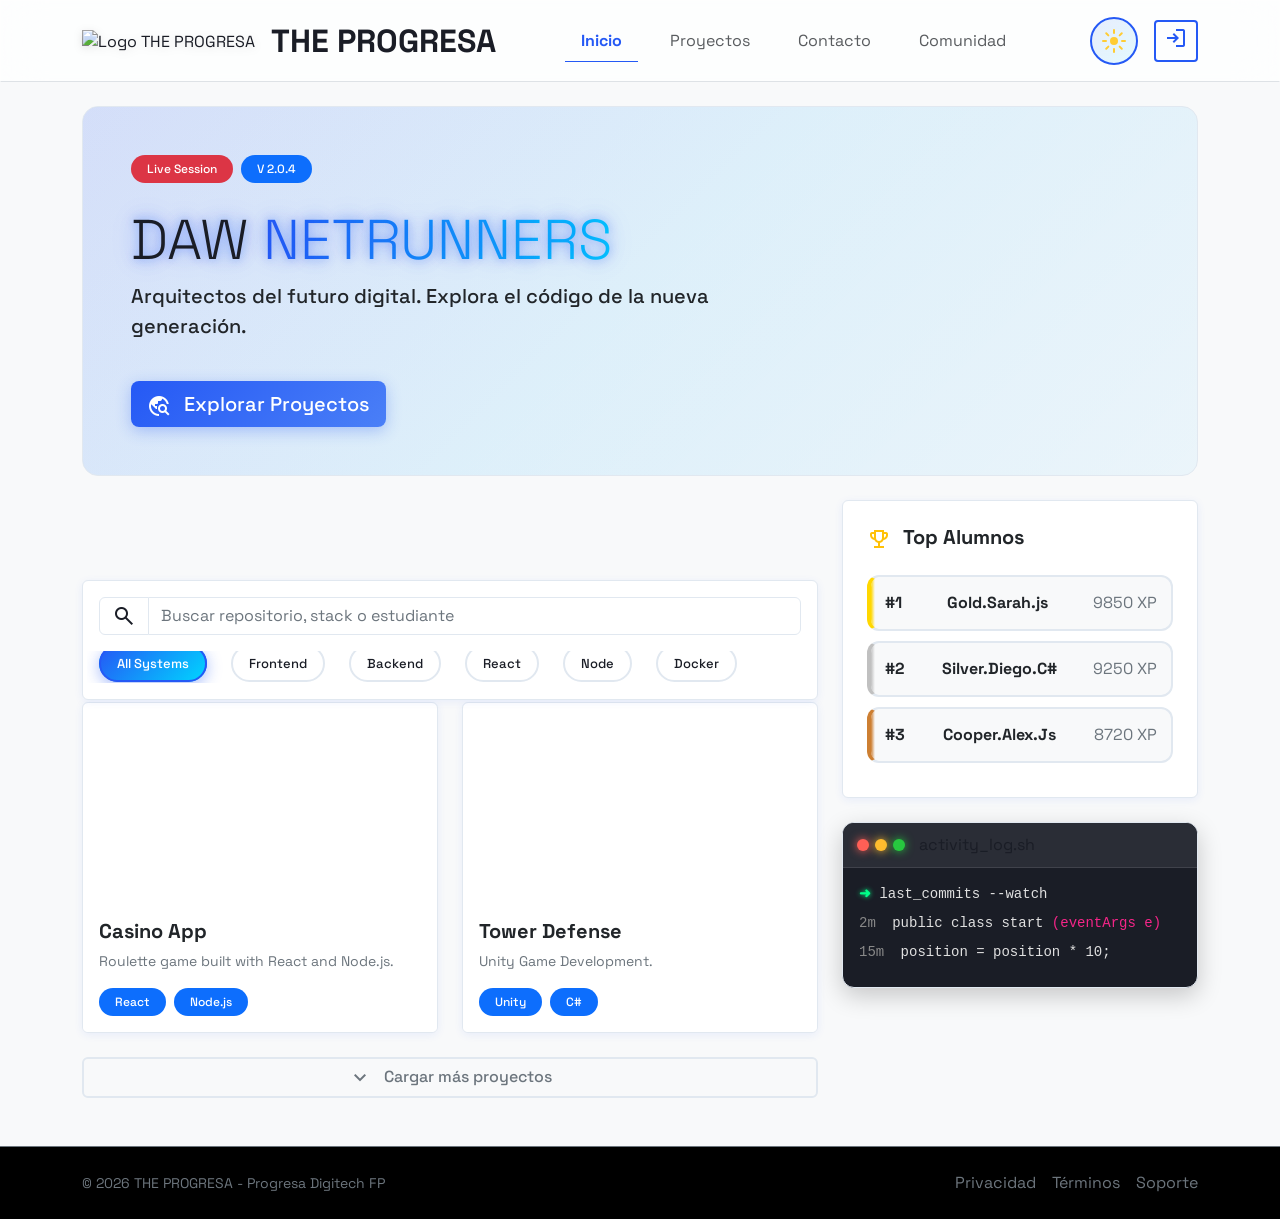
==== commit a0d58c1b: "sin hamburguesa" ====
--- a/Index.html
+++ b/Index.html
@@ -188,59 +188,7 @@
 </header>
 
 <!-- ================= MOBILE MENU (Offcanvas) ================= -->
-<div class="offcanvas offcanvas-end bg-card" tabindex="-1" id="mobileMenu" aria-labelledby="mobileMenuLabel">
-    <div class="offcanvas-header">
-        <h5 class="offcanvas-title fw-bold" id="mobileMenuLabel">
-            <span class="material-symbols-outlined align-middle me-2">menu</span>
-            Menú
-        </h5>
-        <button type="button" class="btn-close" data-bs-dismiss="offcanvas" aria-label="Cerrar"></button>
-    </div>
-    <div class="offcanvas-body">
-        <nav class="nav flex-column gap-2">
-            <a class="nav-link fw-bold border-bottom border-primary py-3" href="#" style="color: var(--primary) !important;">
-                <span class="material-symbols-outlined me-2 align-middle">home</span>
-                Inicio
-            </a>
-            <a class="nav-link text-muted py-3" href="https://github.com" target="_blank" rel="noopener noreferrer">
-                <span class="material-symbols-outlined me-2 align-middle">code</span>
-                Proyectos
-            </a>
-            <a class="nav-link text-muted py-3" href="Pages/contacto.html">
-                <span class="material-symbols-outlined me-2 align-middle">mail</span>
-                Contacto
-            </a>
-            <a class="nav-link text-muted py-3" href="Pages/comunidad.html">
-                <span class="material-symbols-outlined me-2 align-middle">groups</span>
-                Comunidad
-            </a>
-        </nav>
-
-        <!-- Theme Toggle en Mobile -->
-        <div class="mt-4 pt-4 border-top">
-            <button class="theme-toggle-btn mx-auto d-block"
-                    title="Cambiar tema"
-                    aria-label="Cambiar tema">
-                <svg class="sun-icon" width="24" height="24" viewBox="0 0 24 24" xmlns="http://www.w3.org/2000/svg" aria-hidden="true">
-                    <circle cx="12" cy="12" r="4" fill="currentColor"></circle>
-                    <g stroke="currentColor" stroke-width="2" stroke-linecap="round">
-                        <line x1="12" y1="1" x2="12" y2="4"></line>
-                        <line x1="12" y1="20" x2="12" y2="23"></line>
-                        <line x1="1" y1="12" x2="4" y2="12"></line>
-                        <line x1="20" y1="12" x2="23" y2="12"></line>
-                        <line x1="4.22" y1="4.22" x2="6.34" y2="6.34"></line>
-                        <line x1="17.66" y1="17.66" x2="19.78" y2="19.78"></line>
-                        <line x1="4.22" y1="19.78" x2="6.34" y2="17.66"></line>
-                        <line x1="17.66" y1="6.34" x2="19.78" y2="4.22"></line>
-                    </g>
-                </svg>
-                <svg class="moon-icon" width="24" height="24" viewBox="0 0 24 24" fill="none" stroke="currentColor" stroke-width="2">
-                    <path d="M21 12.79A9 9 0 1 1 11.21 3 7 7 0 0 0 21 12.79z"></path>
-                </svg>
-            </button>
-        </div>
-    </div>
-</div>
+
 
 <!-- ================= HERO SECTION ================= -->
 <section class="container-xl my-4">
--- a/css/Style.css
+++ b/css/Style.css
@@ -1,6 +1,3 @@
-/* ===============================================
-   VARIABLES CSS - Sistema de Temas
-   =============================================== */
 :root {
   --primary: #2559f5;
   --primary-light: #4a7ff7;
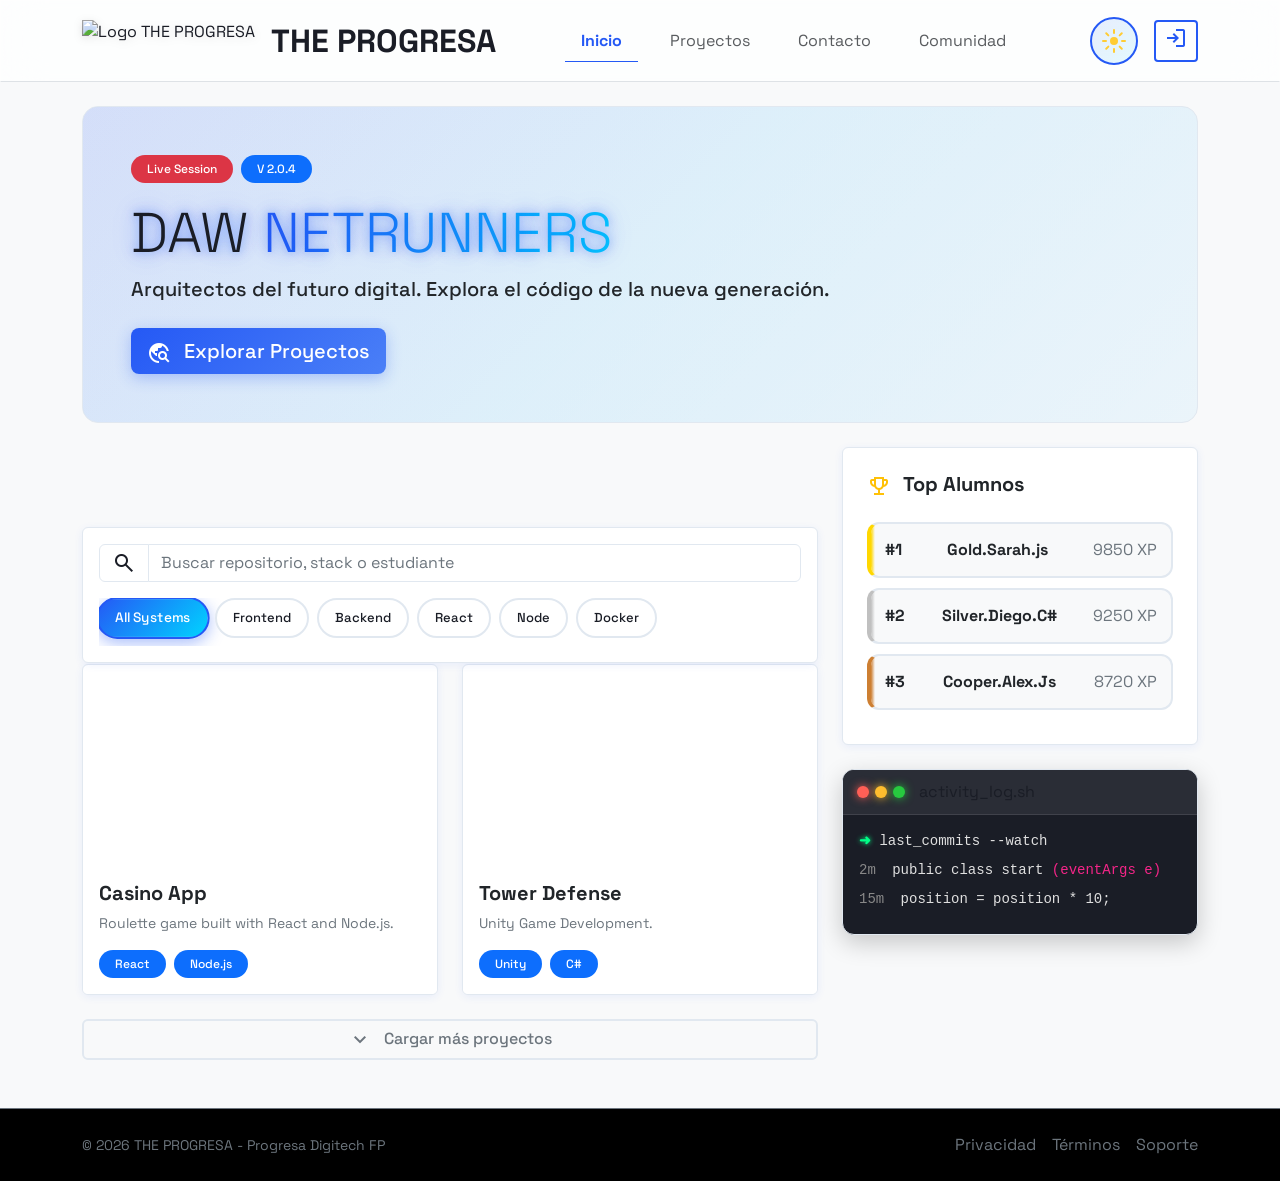
==== commit 57653622: "Responsive index" ====
--- a/Index.html
+++ b/Index.html
@@ -21,7 +21,7 @@
     <!-- Custom CSS -->
     <link rel="stylesheet" href="css/Style.css">
 
-    <!-- Favicon (opcional) -->
+    <!-- Favicon -->
     <link rel="icon" type="image/png" href="https://www.micole.net/imagenes/colegio/logo/32624/progresa_200.png">
 </head>
 
@@ -30,56 +30,44 @@
 <!-- ================= HEADER ================= -->
 <header class="sticky-top glass border-bottom">
     <div class="container-xl py-3">
-        <div class="row align-items-center g-3">
+        <div class="row align-items-center g-2 g-md-3">
 
             <!-- Logo -->
-            <div class="col-6 col-md-auto">
-                <div class="row align-items-center g-2 g-md-3">
-                    <div class="col-auto">
-                        <img src="https://www.micole.net/imagenes/colegio/logo/32624/progresa_200.png"
-                             alt="Logo THE PROGRESA"
-                             class="logo-img">
-                    </div>
-                    <div class="col-auto d-none d-sm-block">
-                        <h2 class="mb-0 fw-bold">THE PROGRESA</h2>
-                    </div>
+            <div class="col-6 col-sm-5 col-md-auto">
+                <div class="d-flex align-items-center gap-2 gap-md-3">
+                    <img src="https://www.micole.net/imagenes/colegio/logo/32624/progresa_200.png"
+                         alt="Logo THE PROGRESA"
+                         class="logo-img">
+                    <h2 class="mb-0 fw-bold d-none d-sm-block">THE PROGRESA</h2>
                 </div>
             </div>
 
             <!-- Navigation (Desktop) -->
             <div class="col d-none d-lg-block">
-                <nav class="row justify-content-center g-3">
-                    <div class="col-auto">
-                        <a class="nav-link fw-bold border-bottom border-primary"
-                           href="#"
-                           style="color: var(--primary) !important;">
-                            Inicio
-                        </a>
-                    </div>
-                    <div class="col-auto">
-                        <a class="nav-link text-muted"
-                           href="/Pages/proyectos.html"
-                           rel="noopener noreferrer">
-                            Proyectos
-                        </a>
-                    </div>
-                    <div class="col-auto">
-                        <a class="nav-link text-muted"
-                           href="Pages/contacto.html">
-                            Contacto
-                        </a>
-                    </div>
-                    <div class="col-auto">
-                        <a class="nav-link text-muted"
-                           href="Pages/comunidad.html">
-                            Comunidad
-                        </a>
-                    </div>
+                <nav class="d-flex justify-content-center gap-3">
+                    <a class="nav-link fw-bold border-bottom border-primary"
+                       href="#"
+                       style="color: var(--primary) !important;">
+                        Inicio
+                    </a>
+                    <a class="nav-link text-muted"
+                       href="/Pages/proyectos.html"
+                       rel="noopener noreferrer">
+                        Proyectos
+                    </a>
+                    <a class="nav-link text-muted"
+                       href="Pages/contacto.html">
+                        Contacto
+                    </a>
+                    <a class="nav-link text-muted"
+                       href="Pages/comunidad.html">
+                        Comunidad
+                    </a>
                 </nav>
             </div>
 
             <!-- Mobile Menu Button -->
-            <div class="col-auto d-lg-none ms-auto">
+            <div class="col-auto d-lg-none ms-auto order-lg-last">
                 <button class="btn btn-outline-primary btn-sm"
                         type="button"
                         data-bs-toggle="offcanvas"
@@ -90,7 +78,7 @@
             </div>
 
             <!-- Theme Toggle -->
-            <div class="col-auto d-none d-sm-block">
+            <div class="col-auto">
                 <button id="theme-toggle"
                         class="theme-toggle-btn"
                         title="Cambiar tema"
@@ -116,70 +104,68 @@
 
             <!-- User Avatar / Login -->
             <div class="col-auto">
-                <div class="row align-items-center g-2">
-                    <!-- Login Button (cuando NO hay sesión) -->
-                    <div class="col-auto d-none" id="login-btn-container">
-                        <button class="btn btn-outline-primary btn-sm"
-                                data-bs-toggle="modal"
-                                data-bs-target="#loginModal">
-                            <span class="material-symbols-outlined">login</span>
-                        </button>
-                    </div>
-
-                    <!-- User Avatar Dropdown (cuando HAY sesión) -->
-                    <div class="col-auto dropdown" id="user-avatar-container">
-                        <img class="rounded-circle border border-2 border-primary dropdown-toggle"
-                             width="40"
-                             height="40"
-                             src="https://images.icon-icons.com/1378/PNG/512/avatardefault_92824.png"
-                             alt="Avatar de usuario"
-                             id="userDropdown"
-                             data-bs-toggle="dropdown"
-                             aria-expanded="false"
-                             style="cursor: pointer; object-fit: cover;">
-
-                        <ul class="dropdown-menu dropdown-menu-end" aria-labelledby="userDropdown">
-                            <li class="dropdown-header">
-                                <div class="d-flex align-items-center">
-                                    <img class="rounded-circle me-2"
-                                         width="32"
-                                         height="32"
-                                         src="https://images.icon-icons.com/1378/PNG/512/avatardefault_92824.png"
-                                         alt="Avatar">
-                                    <div>
-                                        <strong class="d-block" id="user-name">Usuario</strong>
-                                        <small id="user-email" class="text-muted">user@progresa.com</small>
-                                    </div>
+                <!-- Login Button (cuando NO hay sesión) -->
+                <div class="d-none" id="login-btn-container">
+                    <button class="btn btn-outline-primary btn-sm"
+                            data-bs-toggle="modal"
+                            data-bs-target="#loginModal">
+                        <span class="material-symbols-outlined">login</span>
+                    </button>
+                </div>
+
+                <!-- User Avatar Dropdown (cuando HAY sesión) -->
+                <div class="dropdown" id="user-avatar-container">
+                    <img class="rounded-circle border border-2 border-primary dropdown-toggle"
+                         width="40"
+                         height="40"
+                         src="https://images.icon-icons.com/1378/PNG/512/avatardefault_92824.png"
+                         alt="Avatar de usuario"
+                         id="userDropdown"
+                         data-bs-toggle="dropdown"
+                         aria-expanded="false"
+                         style="cursor: pointer; object-fit: cover;">
+
+                    <ul class="dropdown-menu dropdown-menu-end" aria-labelledby="userDropdown">
+                        <li class="dropdown-header">
+                            <div class="d-flex align-items-center">
+                                <img class="rounded-circle me-2"
+                                     width="32"
+                                     height="32"
+                                     src="https://images.icon-icons.com/1378/PNG/512/avatardefault_92824.png"
+                                     alt="Avatar">
+                                <div>
+                                    <strong class="d-block" id="user-name">Usuario</strong>
+                                    <small id="user-email" class="text-muted">user@progresa.com</small>
                                 </div>
-                            </li>
-                            <li><hr class="dropdown-divider"></li>
-                            <li>
-                                <a class="dropdown-item" href="#">
-                                    <span class="material-symbols-outlined me-2">person</span>
-                                    Mi Perfil
-                                </a>
-                            </li>
-                            <li>
-                                <a class="dropdown-item" href="#">
-                                    <span class="material-symbols-outlined me-2">settings</span>
-                                    Configuración
-                                </a>
-                            </li>
-                            <li>
-                                <a class="dropdown-item" href="#">
-                                    <span class="material-symbols-outlined me-2">emoji_events</span>
-                                    Mis Logros
-                                </a>
-                            </li>
-                            <li><hr class="dropdown-divider"></li>
-                            <li>
-                                <a class="dropdown-item text-danger" href="#" id="logout-btn">
-                                    <span class="material-symbols-outlined me-2">logout</span>
-                                    Cerrar Sesión
-                                </a>
-                            </li>
-                        </ul>
-                    </div>
+                            </div>
+                        </li>
+                        <li><hr class="dropdown-divider"></li>
+                        <li>
+                            <a class="dropdown-item" href="#">
+                                <span class="material-symbols-outlined me-2">person</span>
+                                Mi Perfil
+                            </a>
+                        </li>
+                        <li>
+                            <a class="dropdown-item" href="#">
+                                <span class="material-symbols-outlined me-2">settings</span>
+                                Configuración
+                            </a>
+                        </li>
+                        <li>
+                            <a class="dropdown-item" href="#">
+                                <span class="material-symbols-outlined me-2">emoji_events</span>
+                                Mis Logros
+                            </a>
+                        </li>
+                        <li><hr class="dropdown-divider"></li>
+                        <li>
+                            <a class="dropdown-item text-danger" href="#" id="logout-btn">
+                                <span class="material-symbols-outlined me-2">logout</span>
+                                Cerrar Sesión
+                            </a>
+                        </li>
+                    </ul>
                 </div>
             </div>
 
@@ -188,38 +174,45 @@
 </header>
 
 <!-- ================= MOBILE MENU (Offcanvas) ================= -->
-
+<div class="offcanvas offcanvas-end" tabindex="-1" id="mobileMenu" aria-labelledby="mobileMenuLabel">
+    <div class="offcanvas-header">
+        <h5 class="offcanvas-title fw-bold" id="mobileMenuLabel">Menú</h5>
+        <button type="button" class="btn-close" data-bs-dismiss="offcanvas" aria-label="Cerrar"></button>
+    </div>
+    <div class="offcanvas-body">
+        <nav class="d-flex flex-column gap-3">
+            <a class="nav-link fw-bold text-primary" href="#">Inicio</a>
+            <a class="nav-link" href="/Pages/proyectos.html">Proyectos</a>
+            <a class="nav-link" href="Pages/contacto.html">Contacto</a>
+            <a class="nav-link" href="Pages/comunidad.html">Comunidad</a>
+        </nav>
+    </div>
+</div>
 
 <!-- ================= HERO SECTION ================= -->
-<section class="container-xl my-4">
-    <div class="hero rounded-4 p-4 p-md-5 position-relative overflow-hidden fade-in-up">
-
-        <div class="row mb-3 g-2">
-            <div class="col-auto">
-                <span class="badge bg-danger animate-badge">Live Session</span>
-            </div>
-            <div class="col-auto">
-                <span class="badge bg-primary animate-badge">V 2.0.4</span>
-            </div>
+<section class="container-xl my-3 my-md-4">
+    <div class="hero rounded-4 p-3 p-sm-4 p-md-5 position-relative overflow-hidden fade-in-up">
+
+        <div class="d-flex flex-wrap gap-2 mb-3">
+            <span class="badge bg-danger animate-badge">Live Session</span>
+            <span class="badge bg-primary animate-badge">V 2.0.4</span>
         </div>
 
-        <h1 class="display-4 display-3-md fw-black neon-text animate-title">
+        <h1 class="display-4 fw-black neon-text animate-title">
             DAW <span class="gradient-text">NETRUNNERS</span>
         </h1>
 
-        <p class="text-dark fs-5 fs-6-sm col-12 col-md-8 col-lg-7 fw-medium animate-subtitle">
+        <p class="text-dark fs-5 fw-medium animate-subtitle mb-4" style="max-width: 700px;">
             Arquitectos del futuro digital. Explora el código de la nueva generación.
         </p>
 
-        <div class="row mt-4 g-3">
-            <div class="col-12 col-sm-auto">
-                <a href="/Pages/proyectos.html"
-                   rel="noopener noreferrer"
-                   class="btn btn-primary btn-lg w-100 w-sm-auto">
-                    <span class="material-symbols-outlined me-2 align-middle">travel_explore</span>
-                    Explorar Proyectos
-                </a>
-            </div>
+        <div class="d-flex flex-wrap gap-3">
+            <a href="/Pages/proyectos.html"
+               rel="noopener noreferrer"
+               class="btn btn-primary btn-lg">
+                <span class="material-symbols-outlined me-2 align-middle">travel_explore</span>
+                Explorar Proyectos
+            </a>
         </div>
 
     </div>
@@ -227,17 +220,17 @@
 
 <!-- ================= MAIN CONTENT ================= -->
 <main class="container-xl mb-5">
-    <div class="row g-4">
+    <div class="row g-3 g-md-4">
 
         <!-- ========= LEFT COLUMN ========= -->
         <section class="col-lg-8">
 
             <!-- Search Bar -->
-            <div class="card bg-card p-3 mb-4  search-bar">
+            <div class="card bg-card p-3 mb-4 search-bar">
                 <div class="input-group">
-          <span class="input-group-text">
-            <span class="material-symbols-outlined">search</span>
-          </span>
+                    <span class="input-group-text">
+                        <span class="material-symbols-outlined">search</span>
+                    </span>
                     <input class="form-control"
                            type="search"
                            placeholder="Buscar repositorio, stack o estudiante"
@@ -245,25 +238,25 @@
                 </div>
 
                 <!-- Filter Chips -->
-                <div class="row mt-3 flex-nowrap overflow-auto pb-2">
-                    <div class="col-auto"><span class="chip active">All Systems</span></div>
-                    <div class="col-auto"><span class="chip">Frontend</span></div>
-                    <div class="col-auto"><span class="chip">Backend</span></div>
-                    <div class="col-auto"><span class="chip">React</span></div>
-                    <div class="col-auto"><span class="chip">Node</span></div>
-                    <div class="col-auto"><span class="chip">Docker</span></div>
+                <div class="d-flex flex-nowrap overflow-auto gap-2 mt-3 pb-2 chip-container">
+                    <span class="chip active">All Systems</span>
+                    <span class="chip">Frontend</span>
+                    <span class="chip">Backend</span>
+                    <span class="chip">React</span>
+                    <span class="chip">Node</span>
+                    <span class="chip">Docker</span>
                 </div>
             </div>
 
             <!-- Featured Projects -->
-            <h3 class="fw-bold mb-4">
+            <h3 class="fw-bold mb-3 mb-md-4">
                 <span class="material-symbols-outlined align-middle me-2">star</span>
                 Proyectos Destacados
             </h3>
 
-            <div class="row g-4" id="featured-projects">
+            <div class="row g-3 g-md-4" id="featured-projects">
                 <!-- Project Card 1 -->
-                <div class="col-12 col-md-6">
+                <div class="col-12 col-sm-6">
                     <article class="card bg-card neon-hover h-100">
                         <div class="project-img"
                              style="background-image:url('https://www.casinogranvia.es/img/logos/pragmatic/gates-of-olympus.webp')"
@@ -283,7 +276,7 @@
                 </div>
 
                 <!-- Project Card 2 -->
-                <div class="col-12 col-md-6">
+                <div class="col-12 col-sm-6">
                     <article class="card bg-card neon-hover h-100">
                         <div class="project-img"
                              style="background-image:url('https://encrypted-tbn0.gstatic.com/images?q=tbn:ANd9GcS_qAUTZZ0nmtuPUi4SF0CW5DPl6EfVeFvhZA&s')"
@@ -304,8 +297,8 @@
             </div>
 
             <!-- More Projects (Hidden Initially) -->
-            <div id="more-projects" class="row g-4 mt-2 d-none">
-                <div class="col-12 col-md-6">
+            <div id="more-projects" class="row g-3 g-md-4 mt-2 d-none">
+                <div class="col-12 col-sm-6">
                     <article class="card bg-card neon-hover h-100">
                         <div class="project-img"
                              style="background-image:url('https://picsum.photos/500/300?3')"
@@ -324,7 +317,7 @@
                     </article>
                 </div>
 
-                <div class="col-12 col-md-6">
+                <div class="col-12 col-sm-6">
                     <article class="card bg-card neon-hover h-100">
                         <div class="project-img"
                              style="background-image:url('https://picsum.photos/500/300?4')"
@@ -345,7 +338,7 @@
             </div>
 
             <!-- Load More / Close Buttons -->
-            <button id="load-more-btn" class="btn btn-outline-secondary w-100 mt-4">
+            <button id="load-more-btn" class="btn btn-outline-secondary w-100 mt-3 mt-md-4">
                 <span class="material-symbols-outlined me-2 align-middle">expand_more</span>
                 Cargar más proyectos
             </button>
@@ -361,8 +354,8 @@
         <aside class="col-lg-4">
 
             <!-- Leaderboard -->
-            <div class="card bg-card p-4 mb-4">
-                <h5 class="fw-bold mb-4">
+            <div class="card bg-card p-3 p-md-4 mb-3 mb-md-4">
+                <h5 class="fw-bold mb-3 mb-md-4">
                     <span class="material-symbols-outlined text-warning align-middle me-2">trophy</span>
                     Top Alumnos
                 </h5>
@@ -414,16 +407,10 @@
                 <span class="text-secondary small">© 2026 THE PROGRESA - Progresa Digitech FP</span>
             </div>
             <div class="col-12 col-md-auto">
-                <div class="row g-3 justify-content-center">
-                    <div class="col-auto">
-                        <a class="text-secondary text-decoration-none" href="#">Privacidad</a>
-                    </div>
-                    <div class="col-auto">
-                        <a class="text-secondary text-decoration-none" href="#">Términos</a>
-                    </div>
-                    <div class="col-auto">
-                        <a class="text-secondary text-decoration-none" href="#">Soporte</a>
-                    </div>
+                <div class="d-flex flex-wrap gap-3 justify-content-center">
+                    <a class="text-secondary text-decoration-none" href="#">Privacidad</a>
+                    <a class="text-secondary text-decoration-none" href="#">Términos</a>
+                    <a class="text-secondary text-decoration-none" href="#">Soporte</a>
                 </div>
             </div>
         </div>
--- a/css/Style.css
+++ b/css/Style.css
@@ -1,3 +1,4 @@
+/* no se hizo reduccion de css */
 :root {
   --primary: #2559f5;
   --primary-light: #4a7ff7;
@@ -33,9 +34,6 @@
   --shadow-lg: rgba(90, 143, 255, 0.3);
 }
 
-/* ===============================================
-   BASE STYLES
-   =============================================== */
 * {
   margin: 0;
   padding: 0;
@@ -54,9 +52,6 @@
   font-family: 'Space Grotesk', sans-serif;
 }
 
-/* ===============================================
-   HEADER - Glass Effect Mejorado
-   =============================================== */
 .glass {
   background: rgba(255, 255, 255, 0.75);
   backdrop-filter: blur(20px) saturate(180%);
@@ -80,7 +75,6 @@
   box-shadow: 0 8px 32px rgba(90, 143, 255, 0.2);
 }
 
-/* Logo con efecto hover */
 .logo-img {
   height: 42px;
   width: auto;
@@ -93,9 +87,6 @@
   transform: rotate(360deg) scale(1.1);
 }
 
-/* ===============================================
-   NAVIGATION - Efectos Mejorados
-   =============================================== */
 .nav-link {
   color: var(--text-dark);
   position: relative;
@@ -129,9 +120,6 @@
   border-color: var(--primary) !important;
 }
 
-/* ===============================================
-   THEME TOGGLE - Animación Mejorada
-   =============================================== */
 .theme-toggle-btn {
   background: linear-gradient(135deg, rgba(37, 89, 244, 0.1), rgba(0, 212, 255, 0.1));
   border: 2px solid var(--primary);
@@ -217,9 +205,6 @@
   transform: rotate(0deg) scale(1);
 }
 
-/* ===============================================
-   HERO SECTION - Parallax & Animaciones
-   =============================================== */
 .hero {
   background:
     linear-gradient(135deg, rgba(37, 89, 244, 0.08), rgba(0, 212, 255, 0.05)),
@@ -241,16 +226,23 @@
   right: 0;
   bottom: 0;
   background: linear-gradient(135deg,
-    rgba(37, 89, 244, 0.1) 0%,
-    rgba(0, 212, 255, 0.05) 50%,
-    transparent 100%);
+      rgba(37, 89, 244, 0.1) 0%,
+      rgba(0, 212, 255, 0.05) 50%,
+      transparent 100%);
   pointer-events: none;
   animation: gradientShift 8s ease infinite;
 }
 
 @keyframes gradientShift {
-  0%, 100% { opacity: 0.8; }
-  50% { opacity: 1; }
+
+  0%,
+  100% {
+    opacity: 0.8;
+  }
+
+  50% {
+    opacity: 1;
+  }
 }
 
 :root[data-theme="dark"] .hero {
@@ -262,7 +254,6 @@
   background-attachment: fixed;
 }
 
-/* Texto Hero con efecto neón */
 .neon-text {
   text-shadow:
     0 0 10px rgba(37, 89, 244, 0.4),
@@ -273,11 +264,14 @@
 }
 
 @keyframes neonPulse {
-  0%, 100% {
+
+  0%,
+  100% {
     text-shadow:
       0 0 10px rgba(37, 89, 244, 0.4),
       0 0 20px rgba(37, 89, 244, 0.3);
   }
+
   50% {
     text-shadow:
       0 0 15px rgba(37, 89, 244, 0.6),
@@ -296,11 +290,15 @@
 }
 
 @keyframes gradientFlow {
-  0% { background-position: 0% center; }
-  100% { background-position: 200% center; }
-}
-
-/* Badges animados */
+  0% {
+    background-position: 0% center;
+  }
+
+  100% {
+    background-position: 200% center;
+  }
+}
+
 .badge {
   font-weight: 500;
   padding: 8px 16px;
@@ -337,18 +335,17 @@
     opacity: 0;
     transform: scale(0.3) rotate(-15deg);
   }
+
   50% {
     transform: scale(1.05) rotate(5deg);
   }
+
   100% {
     opacity: 1;
     transform: scale(1) rotate(0deg);
   }
 }
 
-/* ===============================================
-   CARDS - Efectos Hover Creativos
-   =============================================== */
 .bg-card {
   background: var(--card);
   border: 1px solid var(--card-border);
@@ -366,9 +363,9 @@
   width: 100%;
   height: 100%;
   background: linear-gradient(90deg,
-    transparent,
-    rgba(37, 89, 244, 0.1),
-    transparent);
+      transparent,
+      rgba(37, 89, 244, 0.1),
+      transparent);
   transition: left 0.6s ease;
 }
 
@@ -406,7 +403,6 @@
   box-shadow: 0 0 20px 5px rgba(37, 89, 244, 0.3);
 }
 
-/* Project Cards con efecto 3D */
 .project-img {
   height: 200px;
   background-size: cover;
@@ -425,8 +421,8 @@
   right: 0;
   bottom: 0;
   background: linear-gradient(135deg,
-    rgba(37, 89, 244, 0.3),
-    rgba(0, 212, 255, 0.3));
+      rgba(37, 89, 244, 0.3),
+      rgba(0, 212, 255, 0.3));
   opacity: 0;
   transition: opacity 0.4s ease;
 }
@@ -444,9 +440,6 @@
   transition: background 0.3s ease;
 }
 
-/* ===============================================
-   SEARCH BAR - Sticky con efecto
-   =============================================== */
 .search-bar {
   top: 80px;
   z-index: 100;
@@ -492,9 +485,6 @@
   color: var(--text-muted);
 }
 
-/* ===============================================
-   CHIPS - Efectos Interactivos
-   =============================================== */
 .chip {
   padding: 8px 16px;
   border-radius: 25px;
@@ -548,9 +538,6 @@
   display: none;
 }
 
-/* ===============================================
-   LEADERBOARD - Efectos Medallistas
-   =============================================== */
 .leader-item {
   display: flex;
   justify-content: space-between;
@@ -621,9 +608,6 @@
   box-shadow: 0 8px 20px rgba(205, 127, 50, 0.3);
 }
 
-/* ===============================================
-   TERMINAL - Efecto Hacker
-   =============================================== */
 .terminal {
   background: #1a1d26;
   border-radius: 12px;
@@ -660,9 +644,20 @@
   transform: scale(1.2);
 }
 
-.red { background: #ff5f56; box-shadow: 0 0 10px #ff5f56; }
-.yellow { background: #ffbd2e; box-shadow: 0 0 10px #ffbd2e; }
-.green { background: #27c93f; box-shadow: 0 0 10px #27c93f; }
+.red {
+  background: #ff5f56;
+  box-shadow: 0 0 10px #ff5f56;
+}
+
+.yellow {
+  background: #ffbd2e;
+  box-shadow: 0 0 10px #ffbd2e;
+}
+
+.green {
+  background: #27c93f;
+  box-shadow: 0 0 10px #27c93f;
+}
 
 .terminal-body {
   padding: 16px;
@@ -677,8 +672,13 @@
 }
 
 @keyframes typeWriter {
-  from { width: 0; }
-  to { width: 100%; }
+  from {
+    width: 0;
+  }
+
+  to {
+    width: 100%;
+  }
 }
 
 .prompt {
@@ -696,9 +696,6 @@
   margin-right: 8px;
 }
 
-/* ===============================================
-   BUTTONS - Efectos Mejorados
-   =============================================== */
 .btn {
   transition: all 0.3s cubic-bezier(0.34, 1.56, 0.64, 1);
   position: relative;
@@ -776,9 +773,6 @@
   transform: translateY(-3px);
 }
 
-/* ===============================================
-   DROPDOWN - User Menu
-   =============================================== */
 .dropdown-toggle {
   cursor: pointer;
   transition: all 0.3s ease;
@@ -803,6 +797,7 @@
     opacity: 0;
     transform: translateY(-10px);
   }
+
   to {
     opacity: 1;
     transform: translateY(0);
@@ -826,9 +821,6 @@
   border-color: var(--card-border);
 }
 
-/* ===============================================
-   MODAL - Mejoras Visuales
-   =============================================== */
 .modal-content {
   background-color: var(--card);
   border: 1px solid var(--card-border);
@@ -842,6 +834,7 @@
     opacity: 0;
     transform: scale(0.8);
   }
+
   to {
     opacity: 1;
     transform: scale(1);
@@ -855,9 +848,6 @@
   border-color: var(--card-border);
 }
 
-/* ===============================================
-   FOOTER
-   =============================================== */
 footer {
   background: var(--text-dark);
   color: var(--bg);
@@ -879,9 +869,6 @@
   transform: translateY(-2px);
 }
 
-/* ===============================================
-   DARK THEME - Luna y Estrellas
-   =============================================== */
 :root[data-theme="dark"] body::before {
   content: '';
   position: fixed;
@@ -920,8 +907,15 @@
 }
 
 @keyframes twinkle {
-  0%, 100% { opacity: 0.3; }
-  50% { opacity: 0.8; }
+
+  0%,
+  100% {
+    opacity: 0.3;
+  }
+
+  50% {
+    opacity: 0.8;
+  }
 }
 
 @keyframes moonAppear {
@@ -929,6 +923,7 @@
     opacity: 0;
     transform: translate(-50%, -50%) scale(0.3);
   }
+
   to {
     opacity: 0.25;
     transform: translate(-50%, -50%) scale(1);
@@ -936,10 +931,13 @@
 }
 
 @keyframes moonPulse {
-  0%, 100% {
+
+  0%,
+  100% {
     transform: translate(-50%, -50%) scale(1);
     opacity: 0.25;
   }
+
   50% {
     transform: translate(-50%, -50%) scale(1.05);
     opacity: 0.35;
@@ -954,14 +952,12 @@
   z-index: 1;
 }
 
-/* ===============================================
-   ANIMATIONS - Entrada de Elementos
-   =============================================== */
 @keyframes fadeInUp {
   from {
     opacity: 0;
     transform: translateY(40px);
   }
+
   to {
     opacity: 1;
     transform: translateY(0);
@@ -980,11 +976,6 @@
   animation: fadeInUp 0.8s cubic-bezier(0.4, 0, 0.2, 1) 0.4s both;
 }
 
-/* ===============================================
-   RESPONSIVE DESIGN
-   =============================================== */
-
-/* Tablets y dispositivos medianos (768px - 991px) */
 @media (max-width: 991px) {
   .hero {
     padding: 3rem 2rem !important;
@@ -1008,7 +999,6 @@
   }
 }
 
-/* Móviles grandes (576px - 767px) */
 @media (max-width: 767px) {
   .logo-img {
     height: 36px;
@@ -1064,7 +1054,6 @@
   }
 }
 
-/* Móviles pequeños (hasta 575px) */
 @media (max-width: 575px) {
   .hero {
     padding: 2rem 1rem !important;
@@ -1101,7 +1090,6 @@
   }
 }
 
-/* Dispositivos extra pequeños (hasta 400px) */
 @media (max-width: 400px) {
   .display-4 {
     font-size: 1.5rem;
@@ -1118,9 +1106,6 @@
   }
 }
 
-/* ===============================================
-   UTILITIES & HELPERS
-   =============================================== */
 .text-gradient {
   background: linear-gradient(90deg, var(--primary), var(--cyan));
   -webkit-background-clip: text;
@@ -1136,12 +1121,10 @@
   transition: all 0.3s ease;
 }
 
-/* Scroll suave */
 html {
   scroll-behavior: smooth;
 }
 
-/* Scrollbar personalizada */
 ::-webkit-scrollbar {
   width: 10px;
 }
@@ -1159,9 +1142,6 @@
   background: var(--primary-light);
 }
 
-/* ===============================================
-   DARK THEME - Text Colors Override
-   =============================================== */
 html[data-theme="dark"] *:not(.badge):not(.btn):not(.material-symbols-outlined):not(.sun-icon):not(.moon-icon) {
   color: inherit;
 }
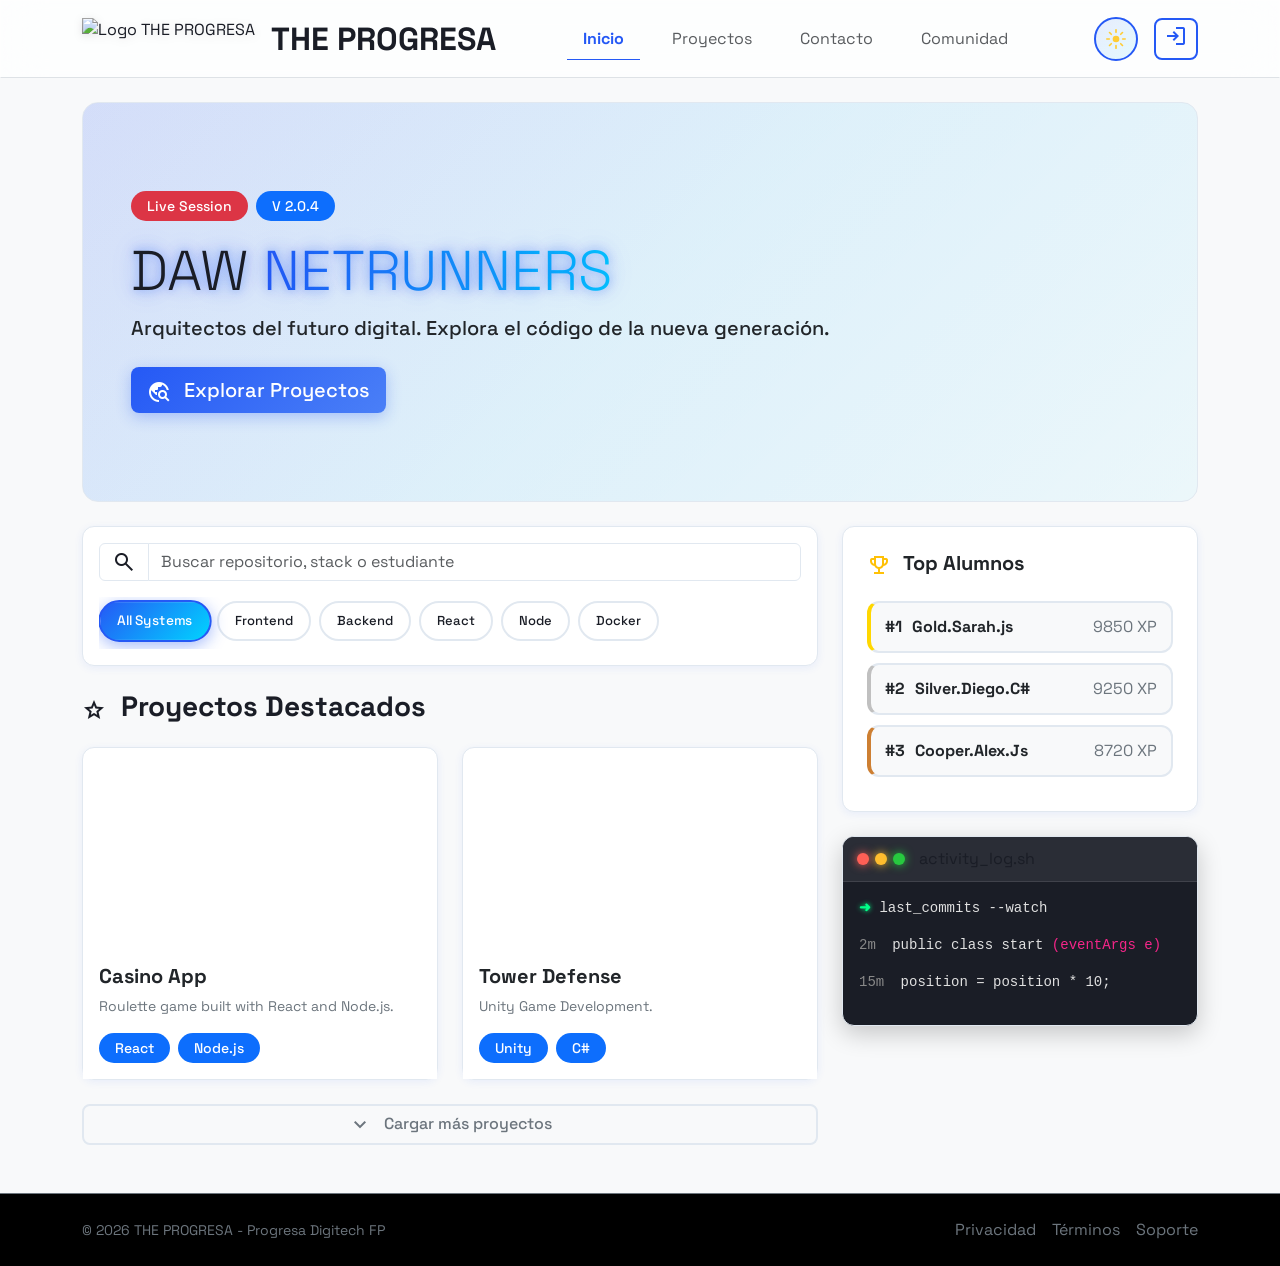
==== commit 173fa291: "error 404 arreglado" ====
--- a/Index.html
+++ b/Index.html
@@ -51,8 +51,7 @@
                         Inicio
                     </a>
                     <a class="nav-link text-muted"
-                       href="/Pages/proyectos.html"
-                       rel="noopener noreferrer">
+                       href="/Pages/proyectos.html">
                         Proyectos
                     </a>
                     <a class="nav-link text-muted"
--- a/css/Style.css
+++ b/css/Style.css
@@ -1,1181 +1,194 @@
-/* no se hizo reduccion de css */
-:root {
-  --primary: #2559f5;
-  --primary-light: #4a7ff7;
-  --primary-dark: #1a42c4;
-  --secondary: #f42588;
-  --secondary-light: #ff5bb3;
-  --bg: #f8f9fa;
-  --bg-white: #ffffff;
-  --card: #ffffff;
-  --card-border: #e1e8f0;
-  --cyan: #00d4ff;
-  --text-dark: #1a1d26;
-  --text-muted: #6c757d;
-  --shadow-sm: rgba(37, 89, 244, 0.08);
-  --shadow-md: rgba(37, 89, 244, 0.15);
-  --shadow-lg: rgba(37, 89, 244, 0.25);
-}
+:root{--primary:#2559f5;--primary-light:#4a7ff7;--primary-dark:#1a42c4;--secondary:#f42588;--secondary-light:#ff5bb3;--bg:#f8f9fa;--bg-white:#ffffff;--card:#ffffff;--card-border:#e1e8f0;--cyan:#00d4ff;--text-dark:#1a1d26;--text-muted:#6c757d;--shadow-sm:rgba(37,89,244,0.08);--shadow-md:rgba(37,89,244,0.15);--shadow-lg:rgba(37,89,244,0.25)}
+:root[data-theme="dark"]{--primary:#5a8fff;--primary-light:#7ba3ff;--primary-dark:#3d6fe6;--secondary:#ff5bb3;--bg:#0f1419;--bg-white:#1a1f2e;--card:#1f2937;--card-border:#2d3748;--cyan:#00d9ff;--text-dark:#f0f2f5;--text-muted:#9ca3af;--shadow-sm:rgba(90,143,255,0.1);--shadow-md:rgba(90,143,255,0.2);--shadow-lg:rgba(90,143,255,0.3)}
+*{margin:0;padding:0;box-sizing:border-box}
+body{background:var(--bg);font-family:'Noto Sans',sans-serif;color:var(--text-dark);transition:all 0.3s ease;overflow-x:hidden;min-height:100vh}
+.font-display{font-family:'Space Grotesk',sans-serif}
+html{scroll-behavior:smooth}
 
-:root[data-theme="dark"] {
-  --primary: #5a8fff;
-  --primary-light: #7ba3ff;
-  --primary-dark: #3d6fe6;
-  --secondary: #ff5bb3;
-  --bg: #0f1419;
-  --bg-white: #1a1f2e;
-  --card: #1f2937;
-  --card-border: #2d3748;
-  --cyan: #00d9ff;
-  --text-dark: #e4e6eb;
-  --text-muted: #9ca3af;
-  --shadow-sm: rgba(90, 143, 255, 0.1);
-  --shadow-md: rgba(90, 143, 255, 0.2);
-  --shadow-lg: rgba(90, 143, 255, 0.3);
-}
+/* ===============================================
+   DARK THEME - Global text fix (FIX PRINCIPAL)
+   =============================================== */
+:root[data-theme="dark"] body{color:#f0f2f5}
+:root[data-theme="dark"] h1,
+:root[data-theme="dark"] h2,
+:root[data-theme="dark"] h3,
+:root[data-theme="dark"] h4,
+:root[data-theme="dark"] h5,
+:root[data-theme="dark"] h6{color:#f0f2f5!important}
+:root[data-theme="dark"] p{color:#f0f2f5}
+:root[data-theme="dark"] label{color:#f0f2f5}
+:root[data-theme="dark"] .nav-link{color:#f0f2f5!important}
+:root[data-theme="dark"] .nav-link:hover{color:var(--primary)!important}
+:root[data-theme="dark"] .dropdown-item{color:#f0f2f5!important}
+:root[data-theme="dark"] .dropdown-item:hover{color:var(--primary)!important}
+:root[data-theme="dark"] .form-control{color:#f0f2f5!important}
+:root[data-theme="dark"] .card-body p,
+:root[data-theme="dark"] .card-body h5{color:#f0f2f5!important}
+:root[data-theme="dark"] .leader-item span,
+:root[data-theme="dark"] .leader-item strong{color:#f0f2f5!important}
+:root[data-theme="dark"] .leader-item .text-secondary{color:#9ca3af!important}
+:root[data-theme="dark"] .offcanvas .nav-link{color:#f0f2f5!important}
 
-* {
-  margin: 0;
-  padding: 0;
-  box-sizing: border-box;
-}
-
-body {
-  background: var(--bg);
-  font-family: 'Noto Sans', sans-serif;
-  color: var(--text-dark);
-  transition: background 0.3s ease, color 0.3s ease;
-  overflow-x: hidden;
-}
-
-.font-display {
-  font-family: 'Space Grotesk', sans-serif;
-}
-
-.glass {
-  background: rgba(255, 255, 255, 0.75);
-  backdrop-filter: blur(20px) saturate(180%);
-  -webkit-backdrop-filter: blur(20px) saturate(180%);
-  border: 1px solid rgba(255, 255, 255, 0.3);
-  transition: all 0.4s cubic-bezier(0.4, 0, 0.2, 1);
-}
-
-:root[data-theme="dark"] .glass {
-  background: rgba(15, 20, 25, 0.85);
-  border-color: var(--card-border);
-}
-
-.glass.scrolled {
-  background: rgba(255, 255, 255, 0.95);
-  box-shadow: 0 8px 32px rgba(37, 89, 244, 0.12);
-}
-
-:root[data-theme="dark"] .glass.scrolled {
-  background: rgba(20, 25, 30, 0.95);
-  box-shadow: 0 8px 32px rgba(90, 143, 255, 0.2);
-}
-
-.logo-img {
-  height: 42px;
-  width: auto;
-  object-fit: contain;
-  transition: transform 0.5s cubic-bezier(0.34, 1.56, 0.64, 1);
-  filter: drop-shadow(0 2px 4px rgba(0, 0, 0, 0.1));
-}
-
-.logo-img:hover {
-  transform: rotate(360deg) scale(1.1);
-}
-
-.nav-link {
-  color: var(--text-dark);
-  position: relative;
-  padding: 0.5rem 1rem;
-  transition: all 0.3s ease;
-  overflow: hidden;
-}
-
-.nav-link::before {
-  content: '';
-  position: absolute;
-  bottom: 0;
-  left: 50%;
-  width: 0;
-  height: 2px;
-  background: linear-gradient(90deg, var(--primary), var(--cyan));
-  transform: translateX(-50%);
-  transition: width 0.4s cubic-bezier(0.34, 1.56, 0.64, 1);
-}
-
-.nav-link:hover {
-  color: var(--primary) !important;
-  transform: translateY(-2px);
-}
-
-.nav-link:hover::before {
-  width: 80%;
-}
-
-.nav-link.border-bottom {
-  border-color: var(--primary) !important;
-}
-
-.theme-toggle-btn {
-  background: linear-gradient(135deg, rgba(37, 89, 244, 0.1), rgba(0, 212, 255, 0.1));
-  border: 2px solid var(--primary);
-  border-radius: 50%;
-  width: 48px;
-  height: 48px;
-  display: flex;
-  align-items: center;
-  justify-content: center;
-  cursor: pointer;
-  transition: all 0.4s cubic-bezier(0.68, -0.55, 0.265, 1.55);
-  position: relative;
-  padding: 0;
-  overflow: hidden;
-}
-
-.theme-toggle-btn::before {
-  content: '';
-  position: absolute;
-  top: 50%;
-  left: 50%;
-  width: 0;
-  height: 0;
-  border-radius: 50%;
-  background: radial-gradient(circle, var(--primary), var(--cyan));
-  transform: translate(-50%, -50%);
-  transition: width 0.6s ease, height 0.6s ease;
-  opacity: 0.3;
-}
-
-.theme-toggle-btn:hover::before {
-  width: 100%;
-  height: 100%;
-}
-
-.theme-toggle-btn:hover {
-  transform: scale(1.15) rotate(180deg);
-  box-shadow: 0 0 25px rgba(37, 89, 244, 0.5);
-  border-color: var(--cyan);
-}
-
-.theme-toggle-btn:active {
-  transform: scale(0.9);
-}
-
-.theme-toggle-btn svg {
-  position: absolute;
-  width: 24px;
-  height: 24px;
-  transition: all 0.4s ease;
-  z-index: 1;
-}
-
-.sun-icon {
-  color: #ffcc33;
-}
-
-.moon-icon {
-  color: #f1f5f9;
-}
-
-:root:not([data-theme="dark"]) .sun-icon {
-  opacity: 1;
-  visibility: visible;
-  transform: rotate(0deg) scale(1);
-}
-
-:root:not([data-theme="dark"]) .moon-icon {
-  opacity: 0;
-  visibility: hidden;
-  transform: rotate(-90deg) scale(0.5);
-}
-
-:root[data-theme="dark"] .sun-icon {
-  opacity: 0;
-  visibility: hidden;
-  transform: rotate(180deg) scale(0.5);
-}
-
-:root[data-theme="dark"] .moon-icon {
-  opacity: 1;
-  visibility: visible;
-  transform: rotate(0deg) scale(1);
-}
-
-.hero {
-  background:
-    linear-gradient(135deg, rgba(37, 89, 244, 0.08), rgba(0, 212, 255, 0.05)),
-    url("https://cieep.com/wp-content/uploads/2021/06/aulashome-1.jpeg");
-  background-size: cover;
-  background-position: center;
-  background-attachment: fixed;
-  border: 1px solid var(--card-border);
-  position: relative;
-  overflow: hidden;
-  transition: all 0.3s ease;
-}
-
-.hero::before {
-  content: '';
-  position: absolute;
-  top: 0;
-  left: 0;
-  right: 0;
-  bottom: 0;
-  background: linear-gradient(135deg,
-      rgba(37, 89, 244, 0.1) 0%,
-      rgba(0, 212, 255, 0.05) 50%,
-      transparent 100%);
-  pointer-events: none;
-  animation: gradientShift 8s ease infinite;
-}
-
-@keyframes gradientShift {
-
-  0%,
-  100% {
-    opacity: 0.8;
-  }
-
-  50% {
-    opacity: 1;
-  }
-}
-
-:root[data-theme="dark"] .hero {
-  background:
-    linear-gradient(135deg, rgba(90, 143, 255, 0.15), rgba(0, 217, 255, 0.1)),
-    url("https://cieep.com/wp-content/uploads/2021/06/aulashome-1.jpeg");
-  background-size: cover;
-  background-position: center;
-  background-attachment: fixed;
-}
-
-.neon-text {
-  text-shadow:
-    0 0 10px rgba(37, 89, 244, 0.4),
-    0 0 20px rgba(37, 89, 244, 0.3),
-    0 0 30px rgba(37, 89, 244, 0.2);
-  color: var(--text-dark);
-  animation: neonPulse 3s ease-in-out infinite;
-}
-
-@keyframes neonPulse {
-
-  0%,
-  100% {
-    text-shadow:
-      0 0 10px rgba(37, 89, 244, 0.4),
-      0 0 20px rgba(37, 89, 244, 0.3);
-  }
-
-  50% {
-    text-shadow:
-      0 0 15px rgba(37, 89, 244, 0.6),
-      0 0 30px rgba(37, 89, 244, 0.4),
-      0 0 40px rgba(37, 89, 244, 0.3);
-  }
-}
-
-.gradient-text {
-  background: linear-gradient(90deg, var(--primary), var(--cyan), var(--secondary));
-  background-size: 200% auto;
-  -webkit-background-clip: text;
-  -webkit-text-fill-color: transparent;
-  background-clip: text;
-  animation: gradientFlow 4s linear infinite;
-}
-
-@keyframes gradientFlow {
-  0% {
-    background-position: 0% center;
-  }
-
-  100% {
-    background-position: 200% center;
-  }
-}
-
-.badge {
-  font-weight: 500;
-  padding: 8px 16px;
-  border-radius: 20px;
-  transition: all 0.3s ease;
-  position: relative;
-  overflow: hidden;
-}
-
-.badge::before {
-  content: '';
-  position: absolute;
-  top: 50%;
-  left: 50%;
-  width: 0;
-  height: 0;
-  border-radius: 50%;
-  background: rgba(255, 255, 255, 0.3);
-  transform: translate(-50%, -50%);
-  transition: width 0.6s ease, height 0.6s ease;
-}
-
-.badge:hover::before {
-  width: 300%;
-  height: 300%;
-}
-
-.animate-badge {
-  animation: bounceIn 0.8s cubic-bezier(0.68, -0.55, 0.265, 1.55);
-}
-
-@keyframes bounceIn {
-  0% {
-    opacity: 0;
-    transform: scale(0.3) rotate(-15deg);
-  }
-
-  50% {
-    transform: scale(1.05) rotate(5deg);
-  }
-
-  100% {
-    opacity: 1;
-    transform: scale(1) rotate(0deg);
-  }
-}
-
-.bg-card {
-  background: var(--card);
-  border: 1px solid var(--card-border);
-  box-shadow: 0 2px 8px var(--shadow-sm);
-  transition: all 0.4s cubic-bezier(0.4, 0, 0.2, 1);
-  position: relative;
-  overflow: hidden;
-}
-
-.bg-card::before {
-  content: '';
-  position: absolute;
-  top: 0;
-  left: -100%;
-  width: 100%;
-  height: 100%;
-  background: linear-gradient(90deg,
-      transparent,
-      rgba(37, 89, 244, 0.1),
-      transparent);
-  transition: left 0.6s ease;
-}
-
-.bg-card:hover::before {
-  left: 100%;
-}
-
-.neon-hover {
-  transition: all 0.4s cubic-bezier(0.34, 1.56, 0.64, 1);
-  position: relative;
-}
-
-.neon-hover::after {
-  content: '';
-  position: absolute;
-  top: 0;
-  left: 0;
-  right: 0;
-  bottom: 0;
-  border-radius: inherit;
-  box-shadow: 0 0 0 0 rgba(37, 89, 244, 0.4);
-  transition: box-shadow 0.4s ease;
-  pointer-events: none;
-}
-
-.neon-hover:hover {
-  transform: translateY(-8px) rotateX(5deg);
-  box-shadow:
-    0 15px 35px var(--shadow-md),
-    0 5px 15px var(--shadow-sm);
-  border-color: var(--primary-light);
-}
-
-.neon-hover:hover::after {
-  box-shadow: 0 0 20px 5px rgba(37, 89, 244, 0.3);
-}
-
-.project-img {
-  height: 200px;
-  background-size: cover;
-  background-position: center;
-  border-radius: 12px 12px 0 0;
-  position: relative;
-  overflow: hidden;
-  transition: transform 0.5s ease;
-}
-
-.project-img::before {
-  content: '';
-  position: absolute;
-  top: 0;
-  left: 0;
-  right: 0;
-  bottom: 0;
-  background: linear-gradient(135deg,
-      rgba(37, 89, 244, 0.3),
-      rgba(0, 212, 255, 0.3));
-  opacity: 0;
-  transition: opacity 0.4s ease;
-}
-
-.neon-hover:hover .project-img::before {
-  opacity: 1;
-}
-
-.neon-hover:hover .project-img {
-  transform: scale(1.1);
-}
-
-.card-body {
-  background: var(--bg-white);
-  transition: background 0.3s ease;
-}
-
-.search-bar {
-  top: 80px;
-  z-index: 100;
-  transition: all 0.3s ease;
-}
-
-.input-group {
-  transition: all 0.3s ease;
-}
-
-.input-group:focus-within {
-  transform: scale(1.02);
-}
-
-.input-group-text {
-  background: var(--bg-white);
-  border-color: var(--card-border);
-  color: var(--text-dark);
-  transition: all 0.3s ease;
-}
-
-.input-group:focus-within .input-group-text {
-  border-color: var(--primary);
-  color: var(--primary);
-}
-
-.form-control {
-  background: var(--bg-white);
-  border-color: var(--card-border);
-  color: var(--text-dark);
-  transition: all 0.3s ease;
-}
-
-.form-control:focus {
-  border-color: var(--primary);
-  box-shadow: 0 0 0 0.25rem rgba(37, 89, 244, 0.15);
-  background: var(--bg-white);
-  color: var(--text-dark);
-  transform: translateY(-2px);
-}
-
-.form-control::placeholder {
-  color: var(--text-muted);
-}
-
-.chip {
-  padding: 8px 16px;
-  border-radius: 25px;
-  border: 2px solid var(--card-border);
-  font-size: 13px;
-  font-weight: 500;
-  cursor: pointer;
-  white-space: nowrap;
-  background: var(--bg-white);
-  color: var(--text-dark);
-  transition: all 0.3s cubic-bezier(0.34, 1.56, 0.64, 1);
-  position: relative;
-  overflow: hidden;
-}
-
-.chip::before {
-  content: '';
-  position: absolute;
-  top: 50%;
-  left: 50%;
-  width: 0;
-  height: 0;
-  border-radius: 50%;
-  background: var(--primary);
-  transform: translate(-50%, -50%);
-  transition: width 0.4s ease, height 0.4s ease;
-  opacity: 0.2;
-}
-
-.chip:hover {
-  border-color: var(--primary);
-  color: var(--primary);
-  transform: translateY(-3px);
-  box-shadow: 0 5px 15px var(--shadow-sm);
-}
-
-.chip:hover::before {
-  width: 300%;
-  height: 300%;
-}
-
-.chip.active {
-  background: linear-gradient(135deg, var(--primary), var(--cyan));
-  color: white;
-  border-color: var(--primary);
-  box-shadow: 0 4px 15px rgba(37, 89, 244, 0.4);
-  transform: scale(1.05);
-}
-
-.chip.active::before {
-  display: none;
-}
-
-.leader-item {
-  display: flex;
-  justify-content: space-between;
-  align-items: center;
-  padding: 14px;
-  border-radius: 12px;
-  margin-bottom: 10px;
-  background: var(--bg);
-  border: 2px solid var(--card-border);
-  transition: all 0.4s cubic-bezier(0.34, 1.56, 0.64, 1);
-  position: relative;
-  overflow: hidden;
-}
-
-.leader-item::before {
-  content: '';
-  position: absolute;
-  left: 0;
-  top: 0;
-  bottom: 0;
-  width: 4px;
-  transition: width 0.4s ease;
-}
-
-.leader-item:hover {
-  transform: translateX(10px) scale(1.03);
-  box-shadow: 0 8px 20px var(--shadow-md);
-}
-
-.leader-item:hover::before {
-  width: 100%;
-  opacity: 0.1;
-}
-
-.gold {
-  border-left: 4px solid #ffd700;
-}
-
-.gold::before {
-  background: linear-gradient(90deg, #ffd700, transparent);
-}
-
-.gold:hover {
-  box-shadow: 0 8px 20px rgba(255, 215, 0, 0.3);
-}
-
-.silver {
-  border-left: 4px solid #c0c0c0;
-}
-
-.silver::before {
-  background: linear-gradient(90deg, #c0c0c0, transparent);
-}
-
-.silver:hover {
-  box-shadow: 0 8px 20px rgba(192, 192, 192, 0.3);
-}
-
-.bronze {
-  border-left: 4px solid #cd7f32;
-}
-
-.bronze::before {
-  background: linear-gradient(90deg, #cd7f32, transparent);
-}
-
-.bronze:hover {
-  box-shadow: 0 8px 20px rgba(205, 127, 50, 0.3);
-}
-
-.terminal {
-  background: #1a1d26;
-  border-radius: 12px;
-  overflow: hidden;
-  border: 1px solid var(--card-border);
-  box-shadow: 0 8px 24px rgba(0, 0, 0, 0.2);
-  transition: all 0.4s ease;
-}
-
-.terminal:hover {
-  transform: translateY(-5px);
-  box-shadow: 0 12px 32px rgba(0, 255, 136, 0.2);
-  border-color: #00ff88;
-}
-
-.terminal-header {
-  background: #2a2d36;
-  padding: 10px 14px;
-  border-bottom: 1px solid rgba(255, 255, 255, 0.1);
-  display: flex;
-  align-items: center;
-}
-
-.dot {
-  width: 12px;
-  height: 12px;
-  border-radius: 50%;
-  display: inline-block;
-  margin-right: 6px;
-  transition: transform 0.3s ease;
-}
-
-.terminal:hover .dot {
-  transform: scale(1.2);
-}
-
-.red {
-  background: #ff5f56;
-  box-shadow: 0 0 10px #ff5f56;
-}
-
-.yellow {
-  background: #ffbd2e;
-  box-shadow: 0 0 10px #ffbd2e;
-}
-
-.green {
-  background: #27c93f;
-  box-shadow: 0 0 10px #27c93f;
-}
-
-.terminal-body {
-  padding: 16px;
-  font-family: 'Courier New', monospace;
-  font-size: 14px;
-  color: #e0e0e0;
-}
-
-.terminal-body p {
-  margin-bottom: 8px;
-  animation: typeWriter 0.5s steps(40);
-}
-
-@keyframes typeWriter {
-  from {
-    width: 0;
-  }
-
-  to {
-    width: 100%;
-  }
-}
-
-.prompt {
-  color: #00ff88;
-  font-weight: bold;
-  text-shadow: 0 0 5px #00ff88;
-}
-
-.accent {
-  color: var(--secondary);
-}
-
-.time {
-  color: #888;
-  margin-right: 8px;
-}
-
-.btn {
-  transition: all 0.3s cubic-bezier(0.34, 1.56, 0.64, 1);
-  position: relative;
-  overflow: hidden;
-  font-weight: 500;
-}
-
-.btn::before {
-  content: '';
-  position: absolute;
-  top: 50%;
-  left: 50%;
-  width: 0;
-  height: 0;
-  border-radius: 50%;
-  background: rgba(255, 255, 255, 0.3);
-  transform: translate(-50%, -50%);
-  transition: width 0.6s ease, height 0.6s ease;
-}
-
-.btn:hover::before {
-  width: 300%;
-  height: 300%;
-}
-
-.btn-primary {
-  background: linear-gradient(135deg, var(--primary), var(--primary-light));
-  border: none;
-  color: white;
-  box-shadow: 0 4px 15px rgba(37, 89, 244, 0.3);
-}
-
-.btn-primary:hover {
-  transform: translateY(-3px);
-  box-shadow: 0 8px 25px rgba(37, 89, 244, 0.4);
-}
-
-.btn-primary:active {
-  transform: translateY(-1px);
-}
-
-.btn-outline-primary {
-  border: 2px solid var(--primary);
-  color: var(--primary);
-  background: transparent;
-}
-
-.btn-outline-primary:hover {
-  background: var(--primary);
-  color: white;
-  transform: translateY(-3px);
-  box-shadow: 0 8px 20px rgba(37, 89, 244, 0.3);
-}
-
-.btn-outline-secondary {
-  border: 2px solid var(--card-border);
-  color: var(--text-muted);
-}
-
-.btn-outline-secondary:hover {
-  background: var(--primary);
-  border-color: var(--primary);
-  color: white;
-  transform: translateY(-3px);
-}
-
-.btn-outline-danger {
-  border: 2px solid #dc3545;
-  color: #dc3545;
-}
-
-.btn-outline-danger:hover {
-  background: #dc3545;
-  color: white;
-  transform: translateY(-3px);
-}
-
-.dropdown-toggle {
-  cursor: pointer;
-  transition: all 0.3s ease;
-}
-
-.dropdown-toggle:hover {
-  transform: scale(1.1) rotate(5deg);
-  box-shadow: 0 0 20px rgba(37, 89, 244, 0.4);
-}
-
-.dropdown-menu {
-  background-color: var(--card);
-  border-color: var(--card-border);
-  box-shadow: 0 10px 40px var(--shadow-lg);
-  border-radius: 12px;
-  padding: 8px;
-  animation: dropdownSlide 0.3s ease;
-}
-
-@keyframes dropdownSlide {
-  from {
-    opacity: 0;
-    transform: translateY(-10px);
-  }
-
-  to {
-    opacity: 1;
-    transform: translateY(0);
-  }
-}
-
-.dropdown-item {
-  color: var(--text-dark);
-  border-radius: 8px;
-  padding: 10px 14px;
-  transition: all 0.2s ease;
-}
-
-.dropdown-item:hover {
-  background-color: var(--bg);
-  color: var(--primary);
-  transform: translateX(5px);
-}
-
-.dropdown-divider {
-  border-color: var(--card-border);
-}
-
-.modal-content {
-  background-color: var(--card);
-  border: 1px solid var(--card-border);
-  border-radius: 16px;
-  box-shadow: 0 20px 60px rgba(0, 0, 0, 0.3);
-  animation: modalZoom 0.3s cubic-bezier(0.34, 1.56, 0.64, 1);
-}
-
-@keyframes modalZoom {
-  from {
-    opacity: 0;
-    transform: scale(0.8);
-  }
-
-  to {
-    opacity: 1;
-    transform: scale(1);
-  }
-}
-
-.modal-header,
-.modal-body,
-.modal-footer {
-  background-color: transparent;
-  border-color: var(--card-border);
-}
-
-footer {
-  background: var(--text-dark);
-  color: var(--bg);
-  transition: all 0.3s ease;
-}
-
-:root[data-theme="dark"] footer {
-  background: #0a0d12;
-  color: var(--text-dark);
-  border-top: 1px solid var(--card-border);
-}
-
-footer a {
-  transition: all 0.2s ease;
-}
-
-footer a:hover {
-  color: var(--primary) !important;
-  transform: translateY(-2px);
-}
-
-:root[data-theme="dark"] body::before {
-  content: '';
-  position: fixed;
-  top: 50%;
-  left: 50%;
-  transform: translate(-50%, -50%);
-  width: 600px;
-  height: 600px;
-  background: radial-gradient(circle, #f5f5f5, #e8e8e8, #c9c9c9);
-  border-radius: 50%;
-  pointer-events: none;
-  z-index: 0;
-  opacity: 0.25;
-  box-shadow:
-    0 0 200px rgba(255, 255, 255, 0.3),
-    inset -40px -40px 80px rgba(0, 0, 0, 0.3);
-  animation: moonAppear 0.8s ease-out, moonPulse 30s ease-in-out 0.8s infinite;
-}
-
-:root[data-theme="dark"] body::after {
-  content: '';
-  position: fixed;
-  inset: 0;
-  pointer-events: none;
-  z-index: 0;
-  background-image:
-    radial-gradient(4px circle at 10% 10%, white, transparent 4px),
-    radial-gradient(3px circle at 90% 5%, white, transparent 3px),
-    radial-gradient(3.5px circle at 95% 25%, white, transparent 3.5px),
-    radial-gradient(3px circle at 5% 65%, white, transparent 3px),
-    radial-gradient(4px circle at 88% 90%, white, transparent 4px),
-    radial-gradient(3px circle at 15% 88%, white, transparent 3px),
-    radial-gradient(3.2px circle at 92% 35%, white, transparent 3.2px),
-    radial-gradient(3px circle at 8% 40%, white, transparent 3px);
-  animation: twinkle 4s ease-in-out infinite;
-}
-
-@keyframes twinkle {
-
-  0%,
-  100% {
-    opacity: 0.3;
-  }
-
-  50% {
-    opacity: 0.8;
-  }
-}
-
-@keyframes moonAppear {
-  from {
-    opacity: 0;
-    transform: translate(-50%, -50%) scale(0.3);
-  }
-
-  to {
-    opacity: 0.25;
-    transform: translate(-50%, -50%) scale(1);
-  }
-}
-
-@keyframes moonPulse {
-
-  0%,
-  100% {
-    transform: translate(-50%, -50%) scale(1);
-    opacity: 0.25;
-  }
-
-  50% {
-    transform: translate(-50%, -50%) scale(1.05);
-    opacity: 0.35;
-  }
-}
-
-:root[data-theme="dark"] header,
-:root[data-theme="dark"] main,
-:root[data-theme="dark"] footer,
-:root[data-theme="dark"] section {
-  position: relative;
-  z-index: 1;
-}
-
-@keyframes fadeInUp {
-  from {
-    opacity: 0;
-    transform: translateY(40px);
-  }
-
-  to {
-    opacity: 1;
-    transform: translateY(0);
-  }
-}
-
-.fade-in-up {
-  animation: fadeInUp 0.8s cubic-bezier(0.4, 0, 0.2, 1);
-}
-
-.animate-title {
-  animation: fadeInUp 0.8s cubic-bezier(0.4, 0, 0.2, 1) 0.2s both;
-}
-
-.animate-subtitle {
-  animation: fadeInUp 0.8s cubic-bezier(0.4, 0, 0.2, 1) 0.4s both;
-}
-
-@media (max-width: 991px) {
-  .hero {
-    padding: 3rem 2rem !important;
-    background-attachment: scroll;
-  }
-
-  .display-4 {
-    font-size: 2.5rem;
-  }
-
-  .search-bar {
-    top: 70px;
-  }
-
-  .project-img {
-    height: 180px;
-  }
-
-  .terminal {
-    margin-top: 2rem;
-  }
-}
-
-@media (max-width: 767px) {
-  .logo-img {
-    height: 36px;
-  }
-
-  header h2 {
-    font-size: 1.2rem;
-  }
-
-  .theme-toggle-btn {
-    width: 42px;
-    height: 42px;
-  }
-
-  .hero {
-    padding: 2.5rem 1.5rem !important;
-  }
-
-  .display-4 {
-    font-size: 2rem;
-  }
-
-  .fs-5 {
-    font-size: 1rem !important;
-  }
-
-  .search-bar {
-    position: relative !important;
-    top: 0 !important;
-  }
-
-  .chip {
-    font-size: 12px;
-    padding: 6px 12px;
-  }
-
-  .project-img {
-    height: 160px;
-  }
-
-  .leader-item {
-    padding: 10px;
-    font-size: 14px;
-  }
-
-  .terminal-body {
-    font-size: 12px;
-  }
-
-  .btn-lg {
-    padding: 0.75rem 1.5rem;
-    font-size: 1rem;
-  }
-}
-
-@media (max-width: 575px) {
-  .hero {
-    padding: 2rem 1rem !important;
-  }
-
-  .display-4 {
-    font-size: 1.75rem;
-  }
-
-  .col-md-7 {
-    width: 100%;
-  }
-
-  .g-3 {
-    gap: 0.75rem !important;
-  }
-
-  .project-img {
-    height: 140px;
-  }
-
-  .card-body {
-    padding: 1rem;
-  }
-
-  .leader-item {
-    flex-direction: column;
-    gap: 0.5rem;
-    text-align: center;
-  }
-
-  footer .row {
-    text-align: center;
-  }
-}
-
-@media (max-width: 400px) {
-  .display-4 {
-    font-size: 1.5rem;
-  }
-
-  .badge {
-    font-size: 11px;
-    padding: 6px 10px;
-  }
-
-  .btn {
-    font-size: 14px;
-    padding: 0.6rem 1.2rem;
-  }
-}
-
-.text-gradient {
-  background: linear-gradient(90deg, var(--primary), var(--cyan));
-  -webkit-background-clip: text;
-  -webkit-text-fill-color: transparent;
-  background-clip: text;
-}
-
-.shadow-glow {
-  box-shadow: 0 0 20px rgba(37, 89, 244, 0.4);
-}
-
-.transition-all {
-  transition: all 0.3s ease;
-}
-
-html {
-  scroll-behavior: smooth;
-}
-
-::-webkit-scrollbar {
-  width: 10px;
-}
-
-::-webkit-scrollbar-track {
-  background: var(--bg);
-}
-
-::-webkit-scrollbar-thumb {
-  background: var(--primary);
-  border-radius: 5px;
-}
-
-::-webkit-scrollbar-thumb:hover {
-  background: var(--primary-light);
-}
-
-html[data-theme="dark"] *:not(.badge):not(.btn):not(.material-symbols-outlined):not(.sun-icon):not(.moon-icon) {
-  color: inherit;
-}
-
-html[data-theme="dark"] .text-secondary,
-html[data-theme="dark"] .text-muted {
-  color: #9ca3af !important;
-}
-
-html[data-theme="dark"] .text-dark {
-  color: #e4e6eb !important;
-}
-
-html[data-theme="dark"] .text-danger {
-  color: #ef4444 !important;
-}
-
-html[data-theme="dark"] .badge,
-html[data-theme="dark"] .btn-primary {
-  color: white !important;
-}
-
-html[data-theme="dark"] .terminal-body * {
-  color: inherit !important;
-}
-
-html[data-theme="dark"] .prompt {
-  color: #00ff88 !important;
-}
-
-html[data-theme="dark"] .accent {
-  color: #ff5bb3 !important;
-}
-
-html[data-theme="dark"] .time {
-  color: #888 !important;
-}+.glass{background:rgba(255,255,255,0.75);backdrop-filter:blur(20px) saturate(180%);-webkit-backdrop-filter:blur(20px) saturate(180%);border:1px solid rgba(255,255,255,0.3);transition:all 0.4s ease}
+:root[data-theme="dark"] .glass{background:rgba(15,20,25,0.85);border-color:var(--card-border)}
+.glass.scrolled{background:rgba(255,255,255,0.95);box-shadow:0 8px 32px rgba(37,89,244,0.12)}
+:root[data-theme="dark"] .glass.scrolled{background:rgba(20,25,30,0.95);box-shadow:0 8px 32px rgba(90,143,255,0.2)}
+.logo-img{height:42px;width:auto;object-fit:contain;transition:transform 0.5s cubic-bezier(0.34,1.56,0.64,1);filter:drop-shadow(0 2px 4px rgba(0,0,0,0.1))}
+.logo-img:hover{transform:rotate(360deg) scale(1.1)}
+.nav-link{color:var(--text-dark);position:relative;padding:0.5rem 1rem;transition:all 0.3s ease;overflow:hidden;text-decoration:none;display:inline-block}
+.nav-link::before{content:'';position:absolute;bottom:0;left:50%;width:0;height:2px;background:linear-gradient(90deg,var(--primary),var(--cyan));transform:translateX(-50%);transition:width 0.4s ease}
+.nav-link:hover{color:var(--primary)!important;transform:translateY(-2px)}
+.nav-link:hover::before{width:80%}
+.nav-link.border-bottom{border-color:var(--primary)!important}
+.theme-toggle-btn{background:linear-gradient(135deg,rgba(37,89,244,0.1),rgba(0,212,255,0.1));border:2px solid var(--primary);border-radius:50%;width:44px;height:44px;display:flex;align-items:center;justify-content:center;cursor:pointer;transition:all 0.4s ease;position:relative;padding:0;overflow:hidden}
+.theme-toggle-btn:hover{transform:scale(1.15) rotate(180deg);box-shadow:0 0 25px rgba(37,89,244,0.5);border-color:var(--cyan)}
+.theme-toggle-btn svg{position:absolute;width:20px;height:20px;transition:all 0.4s ease;z-index:1}
+.sun-icon{color:#ffcc33}
+.moon-icon{color:#f1f5f9}
+:root:not([data-theme="dark"]) .sun-icon{opacity:1;visibility:visible;transform:rotate(0deg) scale(1)}
+:root:not([data-theme="dark"]) .moon-icon{opacity:0;visibility:hidden;transform:rotate(-90deg) scale(0.5)}
+:root[data-theme="dark"] .sun-icon{opacity:0;visibility:hidden;transform:rotate(180deg) scale(0.5)}
+:root[data-theme="dark"] .moon-icon{opacity:1;visibility:visible;transform:rotate(0deg) scale(1)}
+.hero{background:linear-gradient(135deg,rgba(37,89,244,0.08),rgba(0,212,255,0.05)),url("https://cieep.com/wp-content/uploads/2021/06/aulashome-1.jpeg");background-size:cover;background-position:center;border:1px solid var(--card-border);position:relative;overflow:hidden;transition:all 0.3s ease;min-height:400px;display:flex;flex-direction:column;justify-content:center}
+.hero::before{content:'';position:absolute;inset:0;background:linear-gradient(135deg,rgba(37,89,244,0.1) 0%,rgba(0,212,255,0.05) 50%,transparent 100%);pointer-events:none;animation:gradientShift 8s ease infinite}
+@keyframes gradientShift{0%,100%{opacity:0.8}50%{opacity:1}}
+:root[data-theme="dark"] .hero{background:linear-gradient(135deg,rgba(90,143,255,0.15),rgba(0,217,255,0.1)),url("https://cieep.com/wp-content/uploads/2021/06/aulashome-1.jpeg");background-size:cover;background-position:center}
+.neon-text{text-shadow:0 0 10px rgba(37,89,244,0.4),0 0 20px rgba(37,89,244,0.3),0 0 30px rgba(37,89,244,0.2);color:var(--text-dark);animation:neonPulse 3s ease-in-out infinite;position:relative;z-index:1}
+@keyframes neonPulse{0%,100%{text-shadow:0 0 10px rgba(37,89,244,0.4),0 0 20px rgba(37,89,244,0.3)}50%{text-shadow:0 0 15px rgba(37,89,244,0.6),0 0 30px rgba(37,89,244,0.4),0 0 40px rgba(37,89,244,0.3)}}
+.gradient-text{background:linear-gradient(90deg,var(--primary),var(--cyan),var(--secondary));background-size:200% auto;-webkit-background-clip:text;-webkit-text-fill-color:transparent;background-clip:text;animation:gradientFlow 4s linear infinite}
+@keyframes gradientFlow{0%{background-position:0% center}100%{background-position:200% center}}
+.badge{font-weight:500;padding:8px 16px;border-radius:20px;transition:all 0.3s ease;position:relative;overflow:hidden;font-size:0.875rem}
+.animate-badge{animation:bounceIn 0.8s cubic-bezier(0.68,-0.55,0.265,1.55)}
+@keyframes bounceIn{0%{opacity:0;transform:scale(0.3) rotate(-15deg)}50%{transform:scale(1.05) rotate(5deg)}100%{opacity:1;transform:scale(1) rotate(0deg)}}
+.bg-card{background:var(--card);border:1px solid var(--card-border);box-shadow:0 2px 8px var(--shadow-sm);transition:all 0.4s ease;position:relative;border-radius:12px}
+/* overflow:hidden eliminado de .bg-card para que el hover no se recorte.
+   El shimmer de ::before lo limitamos solo a la search-bar */
+.search-bar.bg-card{overflow:hidden}
+.neon-hover{transition:all 0.4s cubic-bezier(0.34,1.56,0.64,1);position:relative}
+.neon-hover:hover{transform:translateY(-8px);box-shadow:0 15px 35px var(--shadow-md),0 5px 15px var(--shadow-sm);border-color:var(--primary-light)}
+.project-img{height:200px;background-size:cover;background-position:center;border-radius:12px 12px 0 0;position:relative;overflow:hidden;transition:transform 0.5s ease}
+.project-img::before{content:'';position:absolute;inset:0;background:linear-gradient(135deg,rgba(37,89,244,0.3),rgba(0,212,255,0.3));opacity:0;transition:opacity 0.4s ease}
+.neon-hover:hover .project-img::before{opacity:1}
+.neon-hover:hover .project-img{transform:scale(1.1)}
+.card-body{background:var(--bg-white);transition:background 0.3s ease}
+.input-group-text,.form-control{background:var(--bg-white);border-color:var(--card-border);color:var(--text-dark);transition:all 0.3s ease}
+.form-control:focus{border-color:var(--primary);box-shadow:0 0 0 0.25rem rgba(37,89,244,0.15);background:var(--bg-white);color:var(--text-dark)}
+.input-group:focus-within .input-group-text{border-color:var(--primary);color:var(--primary)}
+.chip-container{-webkit-overflow-scrolling:touch;scrollbar-width:none;padding:4px 2px}
+.chip-container::-webkit-scrollbar{display:none}
+.chip{padding:8px 16px;border-radius:25px;border:2px solid var(--card-border);font-size:13px;font-weight:500;cursor:pointer;white-space:nowrap;background:var(--bg-white);color:var(--text-dark);transition:all 0.3s ease;flex-shrink:0}
+.chip:hover{border-color:var(--primary);color:var(--primary);transform:translateY(-3px);box-shadow:0 5px 15px var(--shadow-sm)}
+.chip.active{background:linear-gradient(135deg,var(--primary),var(--cyan));color:white;border-color:var(--primary);box-shadow:0 4px 15px rgba(37,89,244,0.4);transform:scale(1.05)}
+.leader-item{display:flex;justify-content:space-between;align-items:center;padding:12px 14px;border-radius:12px;margin-bottom:10px;background:var(--bg);border:2px solid var(--card-border);transition:all 0.4s ease;gap:10px}
+.leader-item:hover{transform:translateX(10px) scale(1.03);box-shadow:0 8px 20px var(--shadow-md)}
+.leader-item strong{flex-grow:1;overflow:hidden;text-overflow:ellipsis;white-space:nowrap}
+.gold{border-left:4px solid #ffd700}
+.silver{border-left:4px solid #c0c0c0}
+.bronze{border-left:4px solid #cd7f32}
+.terminal{background:#1a1d26;border-radius:12px;overflow:hidden;border:1px solid var(--card-border);box-shadow:0 8px 24px rgba(0,0,0,0.2);transition:all 0.4s ease}
+.terminal:hover{transform:translateY(-5px);box-shadow:0 12px 32px rgba(0,255,136,0.2);border-color:#00ff88}
+.terminal-header{background:#2a2d36;padding:10px 14px;border-bottom:1px solid rgba(255,255,255,0.1);display:flex;align-items:center}
+.dot{width:12px;height:12px;border-radius:50%;display:inline-block;margin-right:6px;transition:transform 0.3s ease;flex-shrink:0}
+.red{background:#ff5f56;box-shadow:0 0 10px #ff5f56}
+.yellow{background:#ffbd2e;box-shadow:0 0 10px #ffbd2e}
+.green{background:#27c93f;box-shadow:0 0 10px #27c93f}
+.terminal-body{padding:16px;font-family:'Courier New',monospace;font-size:14px;color:#e0e0e0}
+.prompt{color:#00ff88;font-weight:bold;text-shadow:0 0 5px #00ff88}
+.accent{color:var(--secondary)}
+.time{color:#888;margin-right:8px}
+.btn{transition:all 0.3s ease;position:relative;overflow:hidden;font-weight:500;border-radius:8px}
+.btn-primary{background:linear-gradient(135deg,var(--primary),var(--primary-light));border:none;color:white;box-shadow:0 4px 15px rgba(37,89,244,0.3)}
+.btn-primary:hover,.btn-outline-primary:hover,.btn-outline-secondary:hover,.btn-outline-danger:hover{transform:translateY(-3px)}
+.btn-outline-primary{border:2px solid var(--primary);color:var(--primary);background:transparent}
+.btn-outline-primary:hover{background:var(--primary);color:white;box-shadow:0 8px 20px rgba(37,89,244,0.3)}
+.btn-outline-secondary{border:2px solid var(--card-border);color:var(--text-muted)}
+.btn-outline-secondary:hover{background:var(--primary);border-color:var(--primary);color:white}
+.btn-outline-danger{border:2px solid #dc3545;color:#dc3545}
+.btn-outline-danger:hover{background:#dc3545;color:white}
+.dropdown-toggle{cursor:pointer;transition:all 0.3s ease}
+.dropdown-toggle:hover{transform:scale(1.1);box-shadow:0 0 20px rgba(37,89,244,0.4)}
+.dropdown-menu{background-color:var(--card);border-color:var(--card-border);box-shadow:0 10px 40px var(--shadow-lg);border-radius:12px;padding:8px;animation:dropdownSlide 0.3s ease}
+@keyframes dropdownSlide{from{opacity:0;transform:translateY(-10px)}to{opacity:1;transform:translateY(0)}}
+.dropdown-item{color:var(--text-dark);border-radius:8px;padding:10px 14px;transition:all 0.2s ease}
+.dropdown-item:hover{background-color:var(--bg);color:var(--primary);transform:translateX(5px)}
+.dropdown-divider{border-color:var(--card-border)}
+.modal-content{background-color:var(--card);border:1px solid var(--card-border);border-radius:16px;box-shadow:0 20px 60px rgba(0,0,0,0.3);animation:modalZoom 0.3s cubic-bezier(0.34,1.56,0.64,1)}
+@keyframes modalZoom{from{opacity:0;transform:scale(0.8)}to{opacity:1;transform:scale(1)}}
+.modal-header,.modal-body,.modal-footer{background-color:transparent;border-color:var(--card-border)}
+.offcanvas{background-color:var(--card)}
+.offcanvas-header{border-bottom:1px solid var(--card-border)}
+footer{background:var(--text-dark);color:var(--bg);transition:all 0.3s ease}
+:root[data-theme="dark"] footer{background:#0a0d12;color:var(--text-dark);border-top:1px solid var(--card-border)}
+footer a{transition:all 0.2s ease}
+footer a:hover{color:var(--primary)!important;transform:translateY(-2px)}
+:root[data-theme="dark"] body::before{content:'';position:fixed;top:50%;left:50%;transform:translate(-50%,-50%);width:600px;height:600px;background:radial-gradient(circle,#f5f5f5,#e8e8e8,#c9c9c9);border-radius:50%;pointer-events:none;z-index:0;opacity:0.25;box-shadow:0 0 200px rgba(255,255,255,0.3),inset -40px -40px 80px rgba(0,0,0,0.3);animation:moonPulse 30s ease-in-out infinite}
+@keyframes moonPulse{0%,100%{transform:translate(-50%,-50%) scale(1);opacity:0.25}50%{transform:translate(-50%,-50%) scale(1.05);opacity:0.35}}
+:root[data-theme="dark"] body::after{content:'';position:fixed;inset:0;pointer-events:none;z-index:0;background-image:radial-gradient(4px circle at 10% 10%,white,transparent 4px),radial-gradient(3px circle at 90% 5%,white,transparent 3px),radial-gradient(3.5px circle at 95% 25%,white,transparent 3.5px),radial-gradient(3px circle at 5% 65%,white,transparent 3px);animation:twinkle 4s ease-in-out infinite}
+@keyframes twinkle{0%,100%{opacity:0.3}50%{opacity:0.8}}
+:root[data-theme="dark"] header,:root[data-theme="dark"] main,:root[data-theme="dark"] footer,:root[data-theme="dark"] section{position:relative;z-index:1}
+@keyframes fadeInUp{from{opacity:0;transform:translateY(40px)}to{opacity:1;transform:translateY(0)}}
+.fade-in-up{animation:fadeInUp 0.8s cubic-bezier(0.4,0,0.2,1)}
+.animate-title{animation:fadeInUp 0.8s cubic-bezier(0.4,0,0.2,1) 0.2s both}
+.animate-subtitle{animation:fadeInUp 0.8s cubic-bezier(0.4,0,0.2,1) 0.4s both}
+@media (max-width:1199px){.hero{min-height:350px}.display-4{font-size:2.75rem}}
+@media (max-width:991px){.hero{padding:3rem 2rem!important;min-height:320px}.display-4{font-size:2.5rem}.fs-5{font-size:1.125rem!important}.project-img{height:180px}.terminal{margin-top:2rem}}
+@media (max-width:767px){.logo-img{height:36px}header h2{font-size:1.1rem}.theme-toggle-btn{width:40px;height:40px}.theme-toggle-btn svg{width:18px;height:18px}.hero{padding:2.5rem 1.5rem!important;min-height:300px}.display-4{font-size:2rem;line-height:1.2}.fs-5{font-size:1rem!important}.badge,.chip{font-size:0.75rem;padding:6px 12px}.project-img{height:160px}.leader-item{padding:10px;font-size:14px}.terminal-body{font-size:12px;padding:12px}.btn-lg{padding:0.75rem 1.5rem;font-size:1rem}}
+@media (max-width:575px){.logo-img{height:32px}.theme-toggle-btn{width:38px;height:38px}.hero{padding:2rem 1rem!important;min-height:280px}.display-4{font-size:1.75rem;line-height:1.2}.fs-5{font-size:0.95rem!important}.badge{font-size:0.7rem;padding:5px 10px}.project-img{height:150px}.card-body{padding:1rem}.card-body h5{font-size:1.125rem}.leader-item{flex-wrap:wrap;justify-content:center;text-align:center;gap:8px}.btn{font-size:0.9rem;padding:0.65rem 1.25rem}.btn-lg{padding:0.7rem 1.3rem;font-size:0.95rem}footer{text-align:center}}
+@media (max-width:400px){.logo-img{height:28px}.theme-toggle-btn{width:36px;height:36px}.hero{padding:1.5rem 0.75rem!important;min-height:260px}.display-4{font-size:1.5rem}.fs-5{font-size:0.875rem!important}.badge{font-size:0.65rem;padding:4px 8px}.chip{font-size:11px;padding:5px 10px}.project-img{height:140px}.btn{font-size:0.85rem;padding:0.6rem 1.1rem}.btn-lg{padding:0.65rem 1.2rem;font-size:0.9rem}h3{font-size:1.25rem}h5{font-size:1rem}}
+::-webkit-scrollbar{width:10px;height:10px}
+::-webkit-scrollbar-track{background:var(--bg)}
+::-webkit-scrollbar-thumb{background:var(--primary);border-radius:5px}
+::-webkit-scrollbar-thumb:hover{background:var(--primary-light)}
+html[data-theme="dark"] .text-secondary,html[data-theme="dark"] .text-muted{color:#9ca3af!important}
+html[data-theme="dark"] .text-dark{color:#f0f2f5!important}
+html[data-theme="dark"] .text-danger{color:#ef4444!important}
+html[data-theme="dark"] .badge,html[data-theme="dark"] .btn-primary{color:white!important}
+html[data-theme="dark"] .terminal-body *{color:inherit!important}
+html[data-theme="dark"] .prompt{color:#00ff88!important}
+html[data-theme="dark"] .accent{color:#ff5bb3!important}
+html[data-theme="dark"] .time{color:#888!important}
+/* ===============================================
+   DARK THEME - Páginas interiores (contacto, proyectos, comunidad)
+   =============================================== */
+html[data-theme="dark"] main h1,
+html[data-theme="dark"] main h2,
+html[data-theme="dark"] main h3,
+html[data-theme="dark"] main h4,
+html[data-theme="dark"] main h5,
+html[data-theme="dark"] main h6{color:#f0f2f5!important}
+html[data-theme="dark"] main p{color:#f0f2f5!important}
+html[data-theme="dark"] main label{color:#f0f2f5!important}
+html[data-theme="dark"] main .text-secondary,
+html[data-theme="dark"] main .text-muted{color:#9ca3af!important}
+html[data-theme="dark"] main .form-control,
+html[data-theme="dark"] main .form-select{background:var(--bg-white)!important;color:#f0f2f5!important;border-color:var(--card-border)!important}
+html[data-theme="dark"] main .form-control::placeholder,
+html[data-theme="dark"] main .form-select::placeholder{color:#6b7280!important}
+html[data-theme="dark"] main .form-select option{background:var(--card);color:#f0f2f5}
+html[data-theme="dark"] main .card-body h3,
+html[data-theme="dark"] main .card-body h5,
+html[data-theme="dark"] main .card-body h6,
+html[data-theme="dark"] main .card-body p{color:#f0f2f5!important}
+html[data-theme="dark"] main a:not(.btn):not(.badge){color:#9ca3af}
+html[data-theme="dark"] main a:not(.btn):not(.badge):hover{color:var(--primary)!important}
+html[data-theme="dark"] .modal-content h4,
+html[data-theme="dark"] .modal-content h5,
+html[data-theme="dark"] .modal-content p,
+html[data-theme="dark"] .modal-content label{color:#f0f2f5!important}
+html[data-theme="dark"] .modal-content .text-secondary,
+html[data-theme="dark"] .modal-content .text-muted{color:#9ca3af!important}
+html[data-theme="dark"] .modal-content .form-control,
+html[data-theme="dark"] .modal-content .form-select{background:var(--bg-white)!important;color:#f0f2f5!important;border-color:var(--card-border)!important}
+html[data-theme="dark"] .modal-content .form-select option{background:var(--card);color:#f0f2f5}
+html[data-theme="dark"] .offcanvas-title{color:#f0f2f5!important}
+/* Modal Login */
+html[data-theme="dark"] #loginModal .modal-title,
+html[data-theme="dark"] #loginModal label,
+html[data-theme="dark"] #loginModal .form-check-label{color:#f0f2f5!important}
+html[data-theme="dark"] #loginModal .form-control{background:var(--bg-white)!important;color:#f0f2f5!important;border-color:var(--card-border)!important}
+html[data-theme="dark"] #loginModal .form-control::placeholder{color:#6b7280!important}
+html[data-theme="dark"] #loginModal .text-secondary,
+html[data-theme="dark"] #loginModal .text-muted{color:#9ca3af!important}
+html[data-theme="dark"] #loginModal small{color:#9ca3af!important}
+html[data-theme="dark"] #loginModal a.text-primary{color:var(--primary)!important}
+html[data-theme="dark"] #loginModal a.text-secondary{color:#9ca3af!important}
